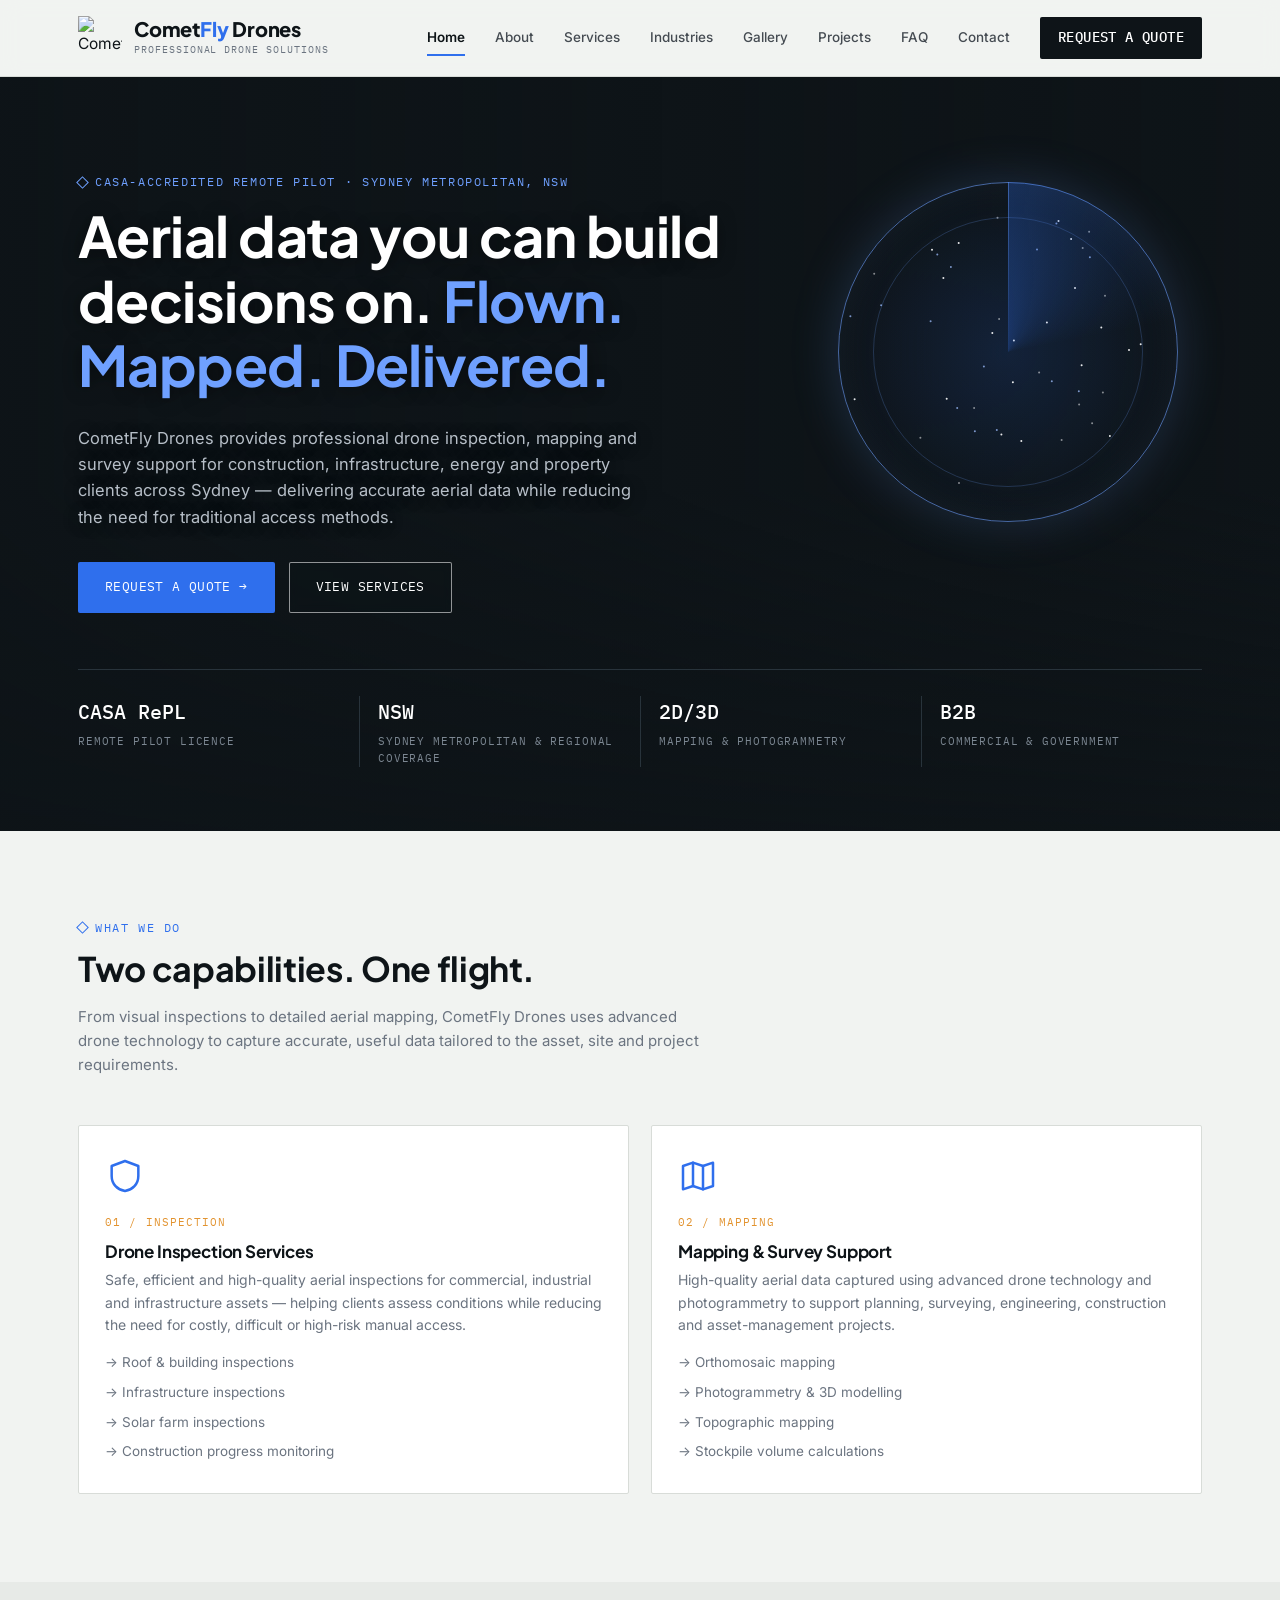
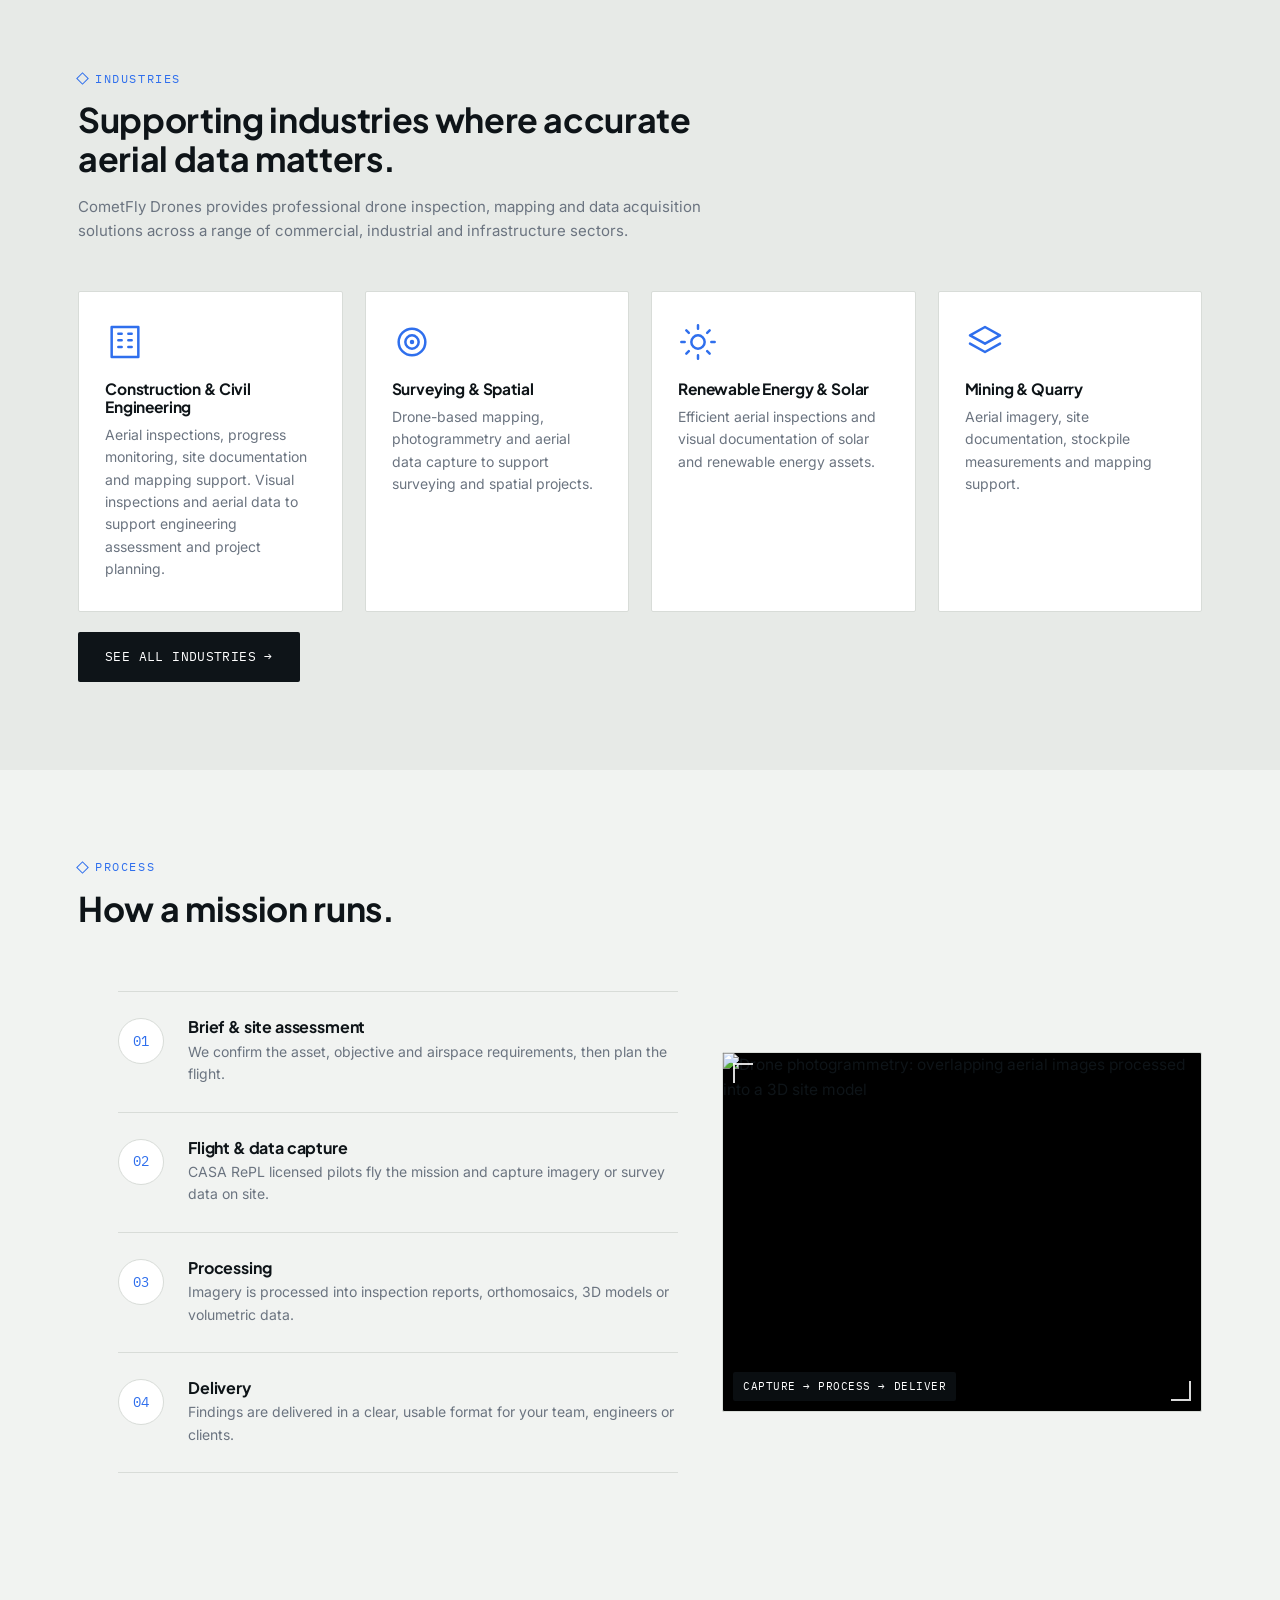
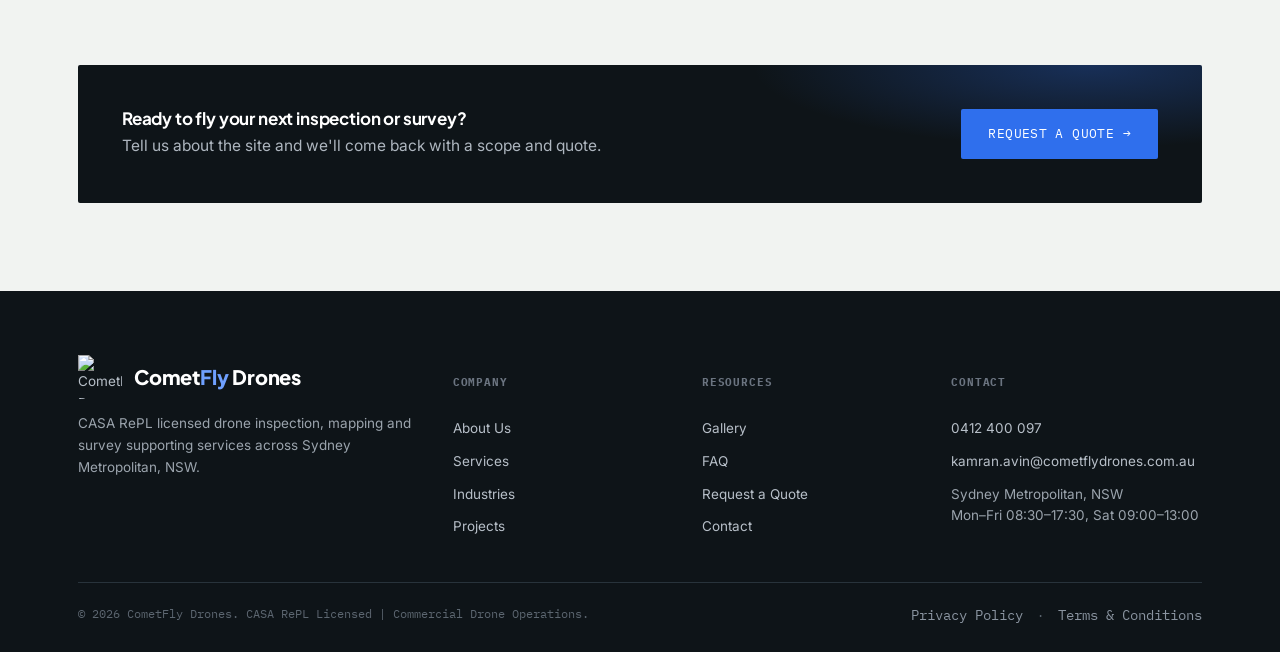
==== index.html @ a679c32a "Add files via upload" ====
<!DOCTYPE html>
<html lang="en">
<head>
<meta charset="UTF-8">
<meta name="viewport" content="width=device-width, initial-scale=1.0">
<title>CometFly Drones | Professional Drone Solutions — Sydney</title>
<meta name="description" content="CometFly Drones — CASA RePL licensed drone inspection, mapping and survey services across Sydney Metropolitan, NSW.">
<link rel="icon" type="image/png" href="images/logo-mark.png">
<link rel="stylesheet" href="styles.css">
</head>
<body>
<header class="site-header">
  <div class="nav">
    <a href="index.html" class="brand">
      <img src="images/logo-mark.png" alt="CometFly Drones" class="brand-mark-img">
      <span>
        <span class="brand-text">Comet<span>Fly</span> Drones</span>
        <span class="brand-sub">Professional Drone Solutions</span>
      </span>
    </a>
    <nav class="nav-links">
      <a class="active" href="index.html">Home</a>
<a class="" href="about.html">About</a>
<a class="" href="services.html">Services</a>
<a class="" href="industries.html">Industries</a>
<a class="" href="gallery.html">Gallery</a>
<a class="" href="projects.html">Projects</a>
<a class="" href="faq.html">FAQ</a>
<a class="" href="contact.html">Contact</a>

      <a class="nav-cta" href="quote.html">Request a Quote</a>
    </nav>
    <button class="nav-toggle" aria-label="Menu">☰</button>
  </div>
</header>

<section class="hero">
  <div class="hero-photo hero-slides"><img src="images/construction-progress-1.jpg" alt="CometFly Drones aerial construction site inspection" fetchpriority="high"><img src="images/roof-inspection.jpg" alt="Drone roof inspection" loading="eager" aria-hidden="true"><img src="images/solar-farm-inspection.jpg" alt="Solar farm drone inspection" loading="eager" aria-hidden="true"><img src="images/3d-model-building.jpg" alt="3D building model from drone photogrammetry" loading="eager" aria-hidden="true"><img src="images/substation-infrastructure.jpg" alt="Infrastructure drone inspection" loading="eager" aria-hidden="true"></div>
  <div class="scan-galaxy"></div>
  <div class="scan-drone"></div>
  <div class="scan-ring"></div>
  <div class="scan-sweep"></div>
  <div class="wrap">
    <div class="eyebrow">CASA-Accredited Remote Pilot · Sydney Metropolitan, NSW</div>
    <h1>Aerial data you can build decisions on. <em>Flown. Mapped. Delivered.</em></h1>
    <p class="lead">CometFly Drones provides professional drone inspection, mapping and survey support for construction, infrastructure, energy and property clients across Sydney — delivering accurate aerial data while reducing the need for traditional access methods.</p>
    <div class="hero-actions">
      <a href="quote.html" class="btn btn-primary">Request a Quote →</a>
      <a href="services.html" class="btn btn-ghost">View Services</a>
    </div>
    <div class="telemetry-strip">
      <div><div class="tval">CASA RePL</div><div class="tlabel">Remote Pilot Licence</div></div>
      <div><div class="tval">NSW</div><div class="tlabel">Sydney Metropolitan &amp; Regional Coverage</div></div>
      <div><div class="tval">2D/3D</div><div class="tlabel">Mapping &amp; Photogrammetry</div></div>
      <div><div class="tval">B2B</div><div class="tlabel">Commercial &amp; Government</div></div>
    </div>
  </div>
</section>

<section>
  <div class="wrap">
    <div class="section-head reveal">
      <div class="eyebrow">What We Do</div>
      <h2>Two capabilities. One flight.</h2>
      <p>From visual inspections to detailed aerial mapping, CometFly Drones uses advanced drone technology to capture accurate, useful data tailored to the asset, site and project requirements.</p>
    </div>
    <div class="grid grid-2">
      <div class="card reveal">
        <div class="card-icon"><svg viewBox="0 0 24 24" fill="none" stroke-width="1.5" stroke-linecap="round" stroke-linejoin="round"><path d="M12 3 4 6v6c0 5 3.5 8.2 8 9 4.5-.8 8-4 8-9V6l-8-3Z"/></svg></div>
        <div class="num">01 / INSPECTION</div>
        <h3>Drone Inspection Services</h3>
        <p>Safe, efficient and high-quality aerial inspections for commercial, industrial and infrastructure assets — helping clients assess conditions while reducing the need for costly, difficult or high-risk manual access.</p>
        <ul style="margin-top:16px; display:flex; flex-direction:column; gap:8px;">
          <li style="font-size:13.5px; color:var(--grey);">→ Roof &amp; building inspections</li>
          <li style="font-size:13.5px; color:var(--grey);">→ Infrastructure inspections</li>
          <li style="font-size:13.5px; color:var(--grey);">→ Solar farm inspections</li>
          <li style="font-size:13.5px; color:var(--grey);">→ Construction progress monitoring</li>
        </ul>
      </div>
      <div class="card reveal">
        <div class="card-icon"><svg viewBox="0 0 24 24" fill="none" stroke-width="1.5" stroke-linecap="round" stroke-linejoin="round"><path d="M9 4 3 6v14l6-2 6 2 6-2V4l-6 2-6-2Z"/><path d="M9 4v14M15 6v14"/></svg></div>
        <div class="num">02 / MAPPING</div>
        <h3>Mapping &amp; Survey Support</h3>
        <p>High-quality aerial data captured using advanced drone technology and photogrammetry to support planning, surveying, engineering, construction and asset-management projects.</p>
        <ul style="margin-top:16px; display:flex; flex-direction:column; gap:8px;">
          <li style="font-size:13.5px; color:var(--grey);">→ Orthomosaic mapping</li>
          <li style="font-size:13.5px; color:var(--grey);">→ Photogrammetry &amp; 3D modelling</li>
          <li style="font-size:13.5px; color:var(--grey);">→ Topographic mapping</li>
          <li style="font-size:13.5px; color:var(--grey);">→ Stockpile volume calculations</li>
        </ul>
      </div>
    </div>
  </div>
</section>

<section class="section-alt">
  <div class="wrap">
    <div class="section-head reveal">
      <div class="eyebrow">Industries</div>
      <h2>Supporting industries where accurate aerial data matters.</h2>
      <p>CometFly Drones provides professional drone inspection, mapping and data acquisition solutions across a range of commercial, industrial and infrastructure sectors.</p>
    </div>
    <div class="grid grid-4">
      <div class="card reveal"><div class="card-icon"><svg viewBox="0 0 24 24" fill="none" stroke-width="1.5" stroke-linecap="round" stroke-linejoin="round"><rect x="4" y="3" width="16" height="18"/><path d="M8 7h2M14 7h2M8 11h2M14 11h2M8 15h2M14 15h2"/></svg></div><h3 style="font-size:15.5px;">Construction &amp; Civil Engineering</h3><p style="margin-top:8px;">Aerial inspections, progress monitoring, site documentation and mapping support. Visual inspections and aerial data to support engineering assessment and project planning.</p></div>
      <div class="card reveal"><div class="card-icon"><svg viewBox="0 0 24 24" fill="none" stroke-width="1.5"><circle cx="12" cy="12" r="8"/><circle cx="12" cy="12" r="4"/><circle cx="12" cy="12" r=".6" fill="currentColor"/></svg></div><h3 style="font-size:15.5px;">Surveying &amp; Spatial</h3><p style="margin-top:8px;">Drone-based mapping, photogrammetry and aerial data capture to support surveying and spatial projects.</p></div>
      <div class="card reveal"><div class="card-icon"><svg viewBox="0 0 24 24" fill="none" stroke-width="1.5" stroke-linecap="round"><circle cx="12" cy="12" r="4"/><path d="M12 2v2M12 20v2M4 12H2M22 12h-2M5 5l1.5 1.5M17.5 17.5 19 19M5 19l1.5-1.5M17.5 6.5 19 5"/></svg></div><h3 style="font-size:15.5px;">Renewable Energy &amp; Solar</h3><p style="margin-top:8px;">Efficient aerial inspections and visual documentation of solar and renewable energy assets.</p></div>
      <div class="card reveal"><div class="card-icon"><svg viewBox="0 0 24 24" fill="none" stroke-width="1.5" stroke-linecap="round" stroke-linejoin="round"><path d="m12 3 9 5-9 5-9-5 9-5Z"/><path d="m3 13 9 5 9-5"/></svg></div><h3 style="font-size:15.5px;">Mining &amp; Quarry</h3><p style="margin-top:8px;">Aerial imagery, site documentation, stockpile measurements and mapping support.</p></div>
    </div>
    <div style="margin-top:20px;"><a href="industries.html" class="btn btn-dark">See all industries →</a></div>
  </div>
</section>

<section>
  <div class="wrap">
    <div class="section-head reveal">
      <div class="eyebrow">Process</div>
      <h2>How a mission runs.</h2>
    </div>
    <div class="process-wrap">
    <ol class="process reveal">
      <li><div><h4>Brief &amp; site assessment</h4><p>We confirm the asset, objective and airspace requirements, then plan the flight.</p></div></li>
      <li><div><h4>Flight &amp; data capture</h4><p>CASA RePL licensed pilots fly the mission and capture imagery or survey data on site.</p></div></li>
      <li><div><h4>Processing</h4><p>Imagery is processed into inspection reports, orthomosaics, 3D models or volumetric data.</p></div></li>
      <li><div><h4>Delivery</h4><p>Findings are delivered in a clear, usable format for your team, engineers or clients.</p></div></li>
    </ol>
    <div class="reveal ph-img process-img"><img src="images/process-photogrammetry.jpg" alt="Drone photogrammetry: overlapping aerial images processed into a 3D site model"><div class="ph-tag">Capture &rarr; process &rarr; deliver</div></div>
    </div>
  </div>
</section>

<section>
  <div class="wrap">
    <div class="cta-band reveal">
      <div>
        <h3>Ready to fly your next inspection or survey?</h3>
        <p>Tell us about the site and we'll come back with a scope and quote.</p>
      </div>
      <a href="quote.html" class="btn btn-primary">Request a Quote →</a>
    </div>
  </div>
</section>
<footer class="site-footer">
  <div class="wrap">
    <div class="footer-grid">
      <div class="footer-brand">
        <a href="index.html" class="brand">
          <img src="images/logo-mark-white.png" alt="CometFly Drones" class="brand-mark-img">
          <span class="brand-text">Comet<span>Fly</span> Drones</span>
        </a>
        <p>CASA RePL licensed drone inspection, mapping and survey supporting services across Sydney Metropolitan, NSW.</p>
      </div>
      <div>
        <h5>Company</h5>
        <a href="about.html">About Us</a>
        <a href="services.html">Services</a>
        <a href="industries.html">Industries</a>
        <a href="projects.html">Projects</a>
      </div>
      <div>
        <h5>Resources</h5>
        <a href="gallery.html">Gallery</a>
        <a href="faq.html">FAQ</a>
        <a href="quote.html">Request a Quote</a>
        <a href="contact.html">Contact</a>
      </div>
      <div>
        <h5>Contact</h5>
        <a href="tel:0412400097">0412 400 097</a>
        <a href="mailto:kamran.avin@cometflydrones.com.au">kamran.avin@cometflydrones.com.au</a>
        <p style="margin-bottom:0;">Sydney Metropolitan, NSW<br>Mon–Fri 08:30–17:30, Sat 09:00–13:00</p>
      </div>
    </div>
    <div class="footer-bottom">
      <span>© 2026 CometFly Drones. CASA RePL Licensed | Commercial Drone Operations.</span>
      <span><a href="privacy.html">Privacy Policy</a> &nbsp;·&nbsp; <a href="terms.html">Terms &amp; Conditions</a></span>
    </div>
  </div>
</footer>
<script src="script.js"></script>
</body>
</html>
---- styles.css ----
/* ===========================================================
   CometFly Drones — Design System
   Concept: flight-telemetry / targeting-reticle aesthetic.
   Signature element: viewfinder corner-brackets on imagery +
   topographic contour-line watermark, echoing an aerial camera
   locking onto a survey site.
   =========================================================== */

@import url('https://fonts.googleapis.com/css2?family=Plus+Jakarta+Sans:wght@500;600;700;800&family=Inter:wght@400;500;600&family=IBM+Plex+Mono:wght@400;500&display=swap');

:root{
  --ink:#0E1418;
  --ink-soft:#161F26;
  --paper:#F1F3F1;
  --paper-2:#E7EAE7;
  --blue:#2F6FED;
  --amber:#E2932F;
  --grey:#6B7480;
  --line:#D8DCD8;
  --line-dark:#28333B;
  --white:#FFFFFF;
  --font-display:'Plus Jakarta Sans', system-ui, sans-serif;
  --font-body:'Inter', system-ui, sans-serif;
  --font-mono:'IBM Plex Mono', monospace;
  --radius:2px;
}

*{box-sizing:border-box;}
html{scroll-behavior:smooth;}
body{
  margin:0;
  font-family:var(--font-body);
  background:var(--paper);
  color:var(--ink);
  font-size:15.5px;
  line-height:1.6;
  -webkit-font-smoothing:antialiased;
}
h1,h2,h3,h4{
  font-family:var(--font-display);
  font-weight:700;
  line-height:1.15;
  margin:0 0 0.5em;
  letter-spacing:-0.01em;
}
h1{font-size:clamp(34px,5.2vw,56px);}
h2{font-size:clamp(24px,3.2vw,34px);}
h3{font-size:17px;}
p{margin:0 0 1em; color:#3A4048;}
a{color:inherit; text-decoration:none;}
ul{list-style:none; margin:0; padding:0;}
img{max-width:100%; display:block;}
button{font-family:inherit; cursor:pointer;}
input,select,textarea{font-family:inherit;}

@media (prefers-reduced-motion: reduce){
  *{animation-duration:0.01ms !important; animation-iteration-count:1 !important; transition-duration:0.01ms !important; scroll-behavior:auto !important;}
}

:focus-visible{outline:2px solid var(--blue); outline-offset:2px;}

.wrap{max-width:1180px; margin:0 auto; padding:0 28px;}

.eyebrow{
  font-family:var(--font-mono);
  font-size:11.5px;
  letter-spacing:.14em;
  text-transform:uppercase;
  color:var(--blue);
  margin-bottom:12px;
  display:flex; align-items:center; gap:8px;
}
.eyebrow::before{
  content:'';
  width:7px; height:7px;
  border:1.5px solid var(--blue);
  transform:rotate(45deg);
  flex-shrink:0;
}

/* ---------- Buttons ---------- */
.btn{
  display:inline-flex; align-items:center; gap:8px;
  font-family:var(--font-mono);
  font-size:13px; letter-spacing:.03em;
  text-transform:uppercase;
  padding:14px 26px;
  border:1px solid transparent;
  border-radius:var(--radius);
  transition:transform .18s ease, background .18s ease, border-color .18s ease, color .18s ease;
  white-space:nowrap;
}
.btn:hover{transform:translateY(-1px);}
.btn-primary{background:var(--blue); color:var(--white);}
.btn-primary:hover{background:#2559C4;}
.btn-ghost{border-color:var(--line-dark); color:var(--white);}
.btn-ghost:hover{border-color:var(--white); background:rgba(255,255,255,.06);}
.btn-dark{background:var(--ink); color:var(--white);}
.btn-dark:hover{background:#000;}

/* ---------- Header ---------- */
.site-header{
  position:sticky; top:0; z-index:50;
  background:rgba(241,243,241,.92);
  backdrop-filter:blur(10px);
  border-bottom:1px solid var(--line);
}
.nav{
  max-width:1180px; margin:0 auto; padding:0 28px;
  display:flex; align-items:center; justify-content:space-between;
  height:76px;
}
.brand{display:flex; align-items:center; gap:12px;}
.brand-mark-img{width:44px; height:44px; object-fit:contain;}
.brand-text{
  font-family:var(--font-display); font-weight:800;
  font-size:20px; letter-spacing:-.01em; line-height:1.1;
  color:var(--ink); display:block; white-space:nowrap;
}
.brand-text span{color:var(--blue);}
.brand-sub{
  display:block; font-family:var(--font-mono);
  font-size:9.5px; letter-spacing:.1em; text-transform:uppercase;
  color:var(--grey); margin-top:2px;
}
.nav-links{display:flex; align-items:center; gap:30px;}
.nav-links a{
  font-size:13.5px; font-weight:500; color:#454B52;
  position:relative; padding:4px 0;
  transition:color .15s ease;
}
.nav-links a:not(.nav-cta)::after{
  content:''; position:absolute; left:0; right:0; bottom:-3px; height:2px;
  background:var(--blue); transform:scaleX(0); transform-origin:left;
  transition:transform .2s ease;
}
.nav-links a:hover:not(.nav-cta){color:var(--ink);}
.nav-links a:hover:not(.nav-cta)::after{transform:scaleX(1);}
.nav-links a.active:not(.nav-cta){color:var(--ink); font-weight:600;}
.nav-links a.active:not(.nav-cta)::after{transform:scaleX(1);}
.nav-cta{
  font-family:var(--font-mono); font-size:12px; text-transform:uppercase; letter-spacing:.03em;
  background:var(--ink); color:var(--white) !important;
  padding:10px 18px; border-radius:var(--radius);
  transition:background .15s ease;
}
.nav-cta:hover{background:var(--blue);}
.nav-toggle{
  display:none; background:none; border:1px solid var(--line-dark); border-radius:var(--radius);
  width:40px; height:40px; font-size:16px; color:var(--ink);
}

/* ---------- Page hero (inner pages) ---------- */
.page-hero{
  background:var(--ink); color:var(--white);
  padding:64px 0 56px;
  position:relative; overflow:hidden;
  background-image:
    linear-gradient(var(--line-dark) 1px, transparent 1px),
    linear-gradient(90deg, var(--line-dark) 1px, transparent 1px);
  background-size:42px 42px;
  background-position:center;
}
.page-hero::after{
  content:''; position:absolute; inset:0;
  background:radial-gradient(ellipse 60% 90% at 15% 0%, rgba(47,111,237,.22), transparent 60%);
  pointer-events:none;
}
.page-hero .wrap{position:relative; z-index:1;}
.crumbs{
  font-family:var(--font-mono); font-size:11.5px; color:#8A94A0;
  margin-bottom:22px; letter-spacing:.02em;
}
.crumbs a{color:#8A94A0; transition:color .15s ease;}
.crumbs a:hover{color:var(--white);}
.page-hero h1{color:var(--white); max-width:680px;}
.page-hero p{color:#AEB6BF; max-width:560px; font-size:16px;}
.page-hero .eyebrow{color:#6FA0FF;}
.page-hero .eyebrow::before{border-color:#6FA0FF;}

/* ---------- Home hero ---------- */
.hero{
  position:relative; background:var(--ink); color:var(--white);
  padding:96px 0 64px; overflow:hidden; isolation:isolate;
}
.hero-photo{
  position:absolute; inset:0; z-index:-2;
}
.hero-photo img{width:100%; height:100%; object-fit:cover; opacity:.32;}
.hero::before{
  content:''; position:absolute; inset:0; z-index:-1;
  background:linear-gradient(180deg, rgba(14,20,24,.55) 0%, rgba(14,20,24,.88) 60%, var(--ink) 100%);
}
.scan-galaxy{
  position:absolute; top:14%; right:8%; width:340px; height:340px;
  border-radius:50%; z-index:-1; pointer-events:none; overflow:hidden;
  background:radial-gradient(circle at 50% 50%, rgba(47,111,237,.16), rgba(14,20,24,0) 72%);
  animation:galaxy-turn 120s linear infinite;
}
.scan-galaxy::before, .scan-galaxy::after{
  content:''; position:absolute; top:0; left:0; width:2px; height:2px; border-radius:50%;
  background:transparent;
  animation:twinkle 3.6s ease-in-out infinite;
}
.scan-galaxy::before{
  box-shadow:
    153.3px 150.0px 0 0px rgba(255,255,255,.9),
    207.9px 139.5px 0 0px rgba(255,255,255,.9),
    242.6px 182.2px 0 0px rgba(255,255,255,.9),
    174.9px 157.6px 0 0px rgba(255,255,255,.9),
    262.3px 144.6px 0 0px rgba(255,255,255,.9),
    219.5px 38.0px 0 0px rgba(255,255,255,.9),
    232.1px 56.1px 0 0px rgba(255,255,255,.9),
    182.3px 257.9px 0 0px rgba(255,255,255,.9),
    104.4px 95.0px 0 0px rgba(255,255,255,.9),
    93.0px 66.8px 0 0px rgba(255,255,255,.9),
    301.7px 161.3px 0 0px rgba(255,255,255,.9),
    173.9px 199.3px 0 0px rgba(255,255,255,.9),
    236.0px 105.1px 0 0px rgba(255,255,255,.9),
    162.4px 251.6px 0 0px rgba(255,255,255,.9),
    107.7px 215.7px 0 0px rgba(255,255,255,.9),
    270.9px 253.1px 0 0px rgba(255,255,255,.9),
    290.0px 167.1px 0 0px rgba(255,255,255,.9),
    119.7px 60.1px 0 0px rgba(255,255,255,.9),
    15.6px 216.2px 0 0px rgba(255,255,255,.9),
    157.8px 247.0px 0 0px rgba(159,191,255,.75),
    144.9px 183.4px 0 0px rgba(159,191,255,.75),
    98.3px 71.5px 0 0px rgba(159,191,255,.75),
    217.4px 40.5px 0 0px rgba(159,191,255,.75),
    212.8px 198.2px 0 0px rgba(159,191,255,.75),
    11.4px 133.3px 0 0px rgba(159,191,255,.75),
    250.9px 74.3px 0 0px rgba(159,191,255,.75),
    239.8px 208.3px 0 0px rgba(159,191,255,.75),
    118.2px 225.0px 0 0px rgba(159,191,255,.75),
    42.1px 122.2px 0 0px rgba(159,191,255,.75),
    135.9px 248.3px 0 0px rgba(159,191,255,.75),
    111.9px 84.0px 0 0px rgba(159,191,255,.75),
    91.6px 138.2px 0 0px rgba(159,191,255,.75),
    198.0px 66.5px 0 0px rgba(159,191,255,.75);
  animation-delay:0s;
}
.scan-galaxy::after{
  box-shadow:
    158.5px 34.8px 0 0px rgba(255,255,255,.5),
    135.1px 224.9px 0 0px rgba(255,255,255,.5),
    243.7px 65.1px 0 0px rgba(255,255,255,.5),
    81.4px 254.7px 0 0px rgba(255,255,255,.5),
    160.1px 136.1px 0 0px rgba(255,255,255,.5),
    240.1px 221.6px 0 0px rgba(255,255,255,.5),
    222.6px 257.0px 0 0px rgba(255,255,255,.5),
    250.1px 48.7px 0 0px rgba(255,255,255,.5),
    266.0px 112.8px 0 0px rgba(255,255,255,.5),
    35.2px 90.8px 0 0px rgba(255,255,255,.5),
    200.1px 189.4px 0 0px rgba(255,255,255,.5),
    263.9px 209.6px 0 0px rgba(255,255,255,.5),
    120.0px 300.0px 0 0px rgba(255,255,255,.5),
    253.1px 240.2px 0 0px rgba(255,255,255,.5);
  animation-delay:1.8s;
}
@keyframes galaxy-turn{ to{ transform:rotate(360deg); } }
@keyframes twinkle{
  0%, 100%{ opacity:.35; }
  50%{ opacity:1; }
}
.scan-drone{
  position:absolute; top:14%; right:8%; width:340px; height:340px;
  z-index:-1; pointer-events:none;
}
.scan-drone::before{
  content:''; position:absolute; top:50%; left:50%; width:170px; height:170px;
  transform:translate(-50%,-50%);
  background:url('images/hero-drone-glyph.png') center/contain no-repeat;
  opacity:.92;
  filter:drop-shadow(0 0 3px rgba(255,255,255,.8)) drop-shadow(0 0 14px rgba(111,160,255,.55));
  animation:logo-roam 40s ease-in-out infinite;
}
@keyframes logo-roam{
  0%{transform:translate(-50%,-50%) translate(0,0) rotate(0deg);}
  25%{transform:translate(-50%,-50%) translate(30px,-20px) rotate(2deg);}
  50%{transform:translate(-50%,-50%) translate(-25px,-30px) rotate(-2deg);}
  75%{transform:translate(-50%,-50%) translate(-30px,20px) rotate(2deg);}
  100%{transform:translate(-50%,-50%) translate(0,0) rotate(0deg);}
}
@keyframes drone-bob{
  0%, 100%{ transform:translate(-50%,-50%) translateY(0) rotate(0deg); }
  50%{ transform:translate(-50%,-50%) translateY(-8px) rotate(2deg); }
}
.scan-ring{
  position:absolute; top:14%; right:8%; width:340px; height:340px;
  border:1px solid rgba(111,160,255,.6); border-radius:50%; box-shadow:0 0 50px rgba(111,160,255,.18), inset 0 0 36px rgba(111,160,255,.08);
  z-index:-1; pointer-events:none;
}
.scan-ring::before{
  content:''; position:absolute; inset:34px; border:1px solid rgba(111,160,255,.22); border-radius:50%;
}
.scan-ring::after{
  content:''; position:absolute; top:-1px; left:50%; width:1px; height:50%;
  background:linear-gradient(rgba(111,160,255,.5), transparent);
  transform-origin:bottom; animation:sweep 6s linear infinite;
}
.scan-sweep{
  position:absolute; top:14%; right:8%; width:340px; height:340px;
  border-radius:50%; z-index:-1; pointer-events:none;
  background:conic-gradient(from 0deg, rgba(47,111,237,.28), transparent 22%);
  animation:sweep 6s linear infinite;
}
@keyframes sweep{ to{ transform:rotate(360deg); } }
.hero .eyebrow{color:#6FA0FF;}
.hero .eyebrow::before{border-color:#6FA0FF;}
.hero h1{color:var(--white); max-width:760px;}
.hero h1 em{color:#6FA0FF; font-style:normal;}
.hero .lead{color:#B7BFC8; max-width:560px; font-size:16.5px; margin-bottom:32px;}
.hero-actions{display:flex; gap:14px; margin-bottom:56px; flex-wrap:wrap;}

.telemetry-strip{
  display:grid; grid-template-columns:repeat(4,1fr);
  border-top:1px solid var(--line-dark);
  padding-top:26px;
}
.telemetry-strip > div{
  border-left:1px solid var(--line-dark); padding-left:18px;
}
.telemetry-strip > div:first-child{border-left:none; padding-left:0;}
.tval{font-family:var(--font-mono); font-size:20px; font-weight:500; color:var(--white);}
.tlabel{font-family:var(--font-mono); font-size:10.5px; letter-spacing:.08em; text-transform:uppercase; color:#7C8792; margin-top:5px;}

/* ---------- Sections ---------- */
section{padding:88px 0;}
.section-alt{background:var(--paper-2);}
.section-head{max-width:640px; margin-bottom:48px;}
.section-head p{color:var(--grey); font-size:15px;}

/* ---------- Grid & cards ---------- */
.grid{display:grid; gap:22px;}
.grid-2{grid-template-columns:1fr 1fr;}
.grid-3{grid-template-columns:repeat(3,1fr);}
.grid-4{grid-template-columns:repeat(4,1fr);}

.card{
  background:var(--white);
  border:1px solid var(--line);
  padding:30px 26px;
  border-radius:var(--radius);
  position:relative;
  transition:border-color .2s ease, transform .2s ease, box-shadow .2s ease;
}
.card:hover{
  border-color:var(--blue);
  transform:translateY(-3px);
  box-shadow:0 14px 30px -18px rgba(14,20,24,.28);
}
.card-icon{
  width:40px; height:40px; margin-bottom:18px;
  color:var(--blue);
}
.card-icon svg{width:100%; height:100%; stroke:currentColor;}
.card .num{
  font-family:var(--font-mono); font-size:11px; letter-spacing:.1em;
  color:var(--amber); margin-bottom:10px;
}
.card h3{margin-bottom:8px;}
.card p{font-size:14px; color:var(--grey); margin-bottom:0;}

/* ---------- Photo frames (viewfinder signature) ---------- */
.ph-img{
  position:relative; overflow:hidden;
  border:1px solid var(--line);
  border-radius:var(--radius);
  background:var(--ink-soft);
}
.ph-img img{width:100%; height:100%; object-fit:cover; display:block;}
.ph-img::before, .ph-img::after,
.ph-img .ph-tag::before, .ph-img .ph-tag::after{content:'';}
.ph-img::before{
  position:absolute; top:10px; left:10px; width:18px; height:18px;
  border-top:2px solid rgba(255,255,255,.85); border-left:2px solid rgba(255,255,255,.85);
  z-index:2; pointer-events:none;
}
.ph-img::after{
  position:absolute; bottom:10px; right:10px; width:18px; height:18px;
  border-bottom:2px solid rgba(255,255,255,.85); border-right:2px solid rgba(255,255,255,.85);
  z-index:2; pointer-events:none;
}
.ph-tag{
  position:absolute; left:10px; bottom:10px;
  font-family:var(--font-mono); font-size:10.5px; letter-spacing:.05em;
  background:rgba(14,20,24,.72); color:var(--white);
  padding:6px 10px; border-radius:2px; z-index:2;
  text-transform:uppercase;
}
.ph-img::before{top:10px;} /* ensure tag doesn't clash on small frames */

/* ---------- Stats ---------- */
.stats{
  display:grid; grid-template-columns:repeat(4,1fr);
  border:1px solid var(--line); border-radius:var(--radius);
  background:var(--white);
}
.stat{
  padding:30px 24px; text-align:center; border-left:1px solid var(--line);
}
.stat:first-child{border-left:none;}
.stat b{display:block; font-family:var(--font-display); font-size:26px; color:var(--blue);}
.stat span{display:block; font-family:var(--font-mono); font-size:11px; letter-spacing:.06em; text-transform:uppercase; color:var(--grey); margin-top:8px;}

/* ---------- Process (ordered, real sequence) ---------- */
.process{counter-reset:step; display:flex; flex-direction:column; gap:0;}
.process li{
  counter-increment:step;
  display:flex; gap:24px; align-items:flex-start;
  padding:26px 0; border-top:1px solid var(--line);
}
.process li:last-child{border-bottom:1px solid var(--line);}
.process li::before{
  content:counter(step,decimal-leading-zero);
  font-family:var(--font-mono); font-size:14px; color:var(--blue);
  border:1px solid var(--line); border-radius:50%;
  width:44px; height:44px; flex-shrink:0;
  display:flex; align-items:center; justify-content:center;
  background:var(--white);
}
.process h4{margin-bottom:4px; font-size:16px;}
.process p{margin-bottom:0; font-size:14px; color:var(--grey);}

/* ---------- CTA band ---------- */
.cta-band{
  background:var(--ink); color:var(--white);
  border-radius:var(--radius);
  padding:44px 44px;
  display:flex; align-items:center; justify-content:space-between; gap:24px; flex-wrap:wrap;
  position:relative; overflow:hidden;
}
.cta-band::before{
  content:''; position:absolute; inset:0;
  background:radial-gradient(ellipse 50% 100% at 90% 0%, rgba(47,111,237,.3), transparent 60%);
  pointer-events:none;
}
.cta-band h3{color:var(--white); margin-bottom:6px; position:relative;}
.cta-band p{color:#AEB6BF; margin-bottom:0; position:relative;}
.cta-band .btn{position:relative;}

/* ---------- Forms ---------- */
.field{margin-bottom:18px; display:flex; flex-direction:column; gap:7px;}
.field label{
  font-family:var(--font-mono); font-size:11px; letter-spacing:.06em; text-transform:uppercase; color:var(--grey);
}
.field input, .field select, .field textarea{
  border:1px solid var(--line); border-radius:var(--radius);
  padding:12px 14px; font-size:14.5px; background:var(--white); color:var(--ink);
  transition:border-color .15s ease;
}
.field input:focus, .field select:focus, .field textarea:focus{
  border-color:var(--blue); outline:none;
}
.field textarea{min-height:110px; resize:vertical; font-family:inherit;}
.form-grid{display:grid; grid-template-columns:1fr 1fr; gap:0 20px;}
.form-grid .full{grid-column:1 / -1;}

.dark-card{
  background:var(--ink); color:var(--white);
  border-radius:var(--radius); padding:34px;
}
.dark-card .eyebrow{color:#6FA0FF;}
.dark-card .eyebrow::before{border-color:#6FA0FF;}

/* ---------- FAQ ---------- */
.faq-item{border-top:1px solid var(--line);}
.faq-item:last-child{border-bottom:1px solid var(--line);}
.faq-q{
  width:100%; text-align:left; background:none; border:none;
  display:flex; align-items:center; justify-content:space-between;
  padding:22px 2px; font-family:var(--font-display); font-size:16px; font-weight:600; color:var(--ink);
}
.faq-q .plus{
  font-family:var(--font-mono); color:var(--blue); font-size:18px; font-weight:400;
  transition:transform .2s ease;
}
.faq-item.open .faq-q .plus{transform:rotate(45deg);}
.faq-a{
  max-height:0; overflow:hidden; transition:max-height .28s ease;
}
.faq-a p{padding:0 2px 22px; font-size:14.5px; color:var(--grey); margin:0;}
.faq-item.open .faq-a{max-height:240px;}

/* ---------- Legal ---------- */
.legal h3{margin-top:28px;}
.legal p{color:#3A4048; font-size:14.5px;}

/* ---------- Footer ---------- */
.site-footer{background:var(--ink); color:#9BA4AD; padding:64px 0 0;}
.footer-grid{
  display:grid; grid-template-columns:1.6fr 1fr 1fr 1.2fr; gap:40px;
  padding-bottom:44px; border-bottom:1px solid var(--line-dark);
}
.footer-brand p{color:#7C8792; font-size:13.5px; margin:14px 0 18px;}
.footer-social{display:flex; gap:10px;}
.footer-social a{
  width:32px; height:32px; border:1px solid var(--line-dark); border-radius:50%;
  display:flex; align-items:center; justify-content:center;
  font-family:var(--font-mono); font-size:11px; color:#9BA4AD;
  transition:border-color .15s ease, color .15s ease;
}
.footer-social a:hover{border-color:var(--blue); color:var(--white);}
.site-footer h5{
  font-family:var(--font-mono); font-size:11px; letter-spacing:.08em; text-transform:uppercase;
  color:#6B7480; margin-bottom:16px;
}
.site-footer > .wrap > .footer-grid > div:not(.footer-brand){display:flex; flex-direction:column; gap:11px;}
.site-footer a{font-size:13.5px; color:#B7BFC8; transition:color .15s ease;}
.site-footer a:hover{color:var(--white);}
.footer-bottom{
  padding:22px 0 26px; display:flex; justify-content:space-between; flex-wrap:wrap; gap:10px;
  font-family:var(--font-mono); font-size:11.5px; color:#5C6670;
}
.footer-bottom a{color:#8A94A0;}
.footer-bottom a:hover{color:var(--white);}

/* ---------- Final additions ---------- */
.site-footer .brand-text{color:var(--white);}
.site-footer .brand-text span{color:#6FA0FF;}
.page-hero .hero-actions{margin:28px 0 0;}
.ph-img{aspect-ratio:3/2;}
.accent{color:var(--blue); font-style:normal;}
.lead-dark{font-size:17px; color:var(--ink);}
.ticks{display:flex; flex-wrap:wrap; gap:10px; margin-top:22px;}
.ticks span{font-family:var(--font-mono); font-size:11.5px; letter-spacing:.06em; text-transform:uppercase;
  border:1px solid var(--line); background:var(--white); padding:7px 12px; border-radius:var(--radius); color:var(--ink);}
.ticks span::before{content:'✓ '; color:var(--blue);}
.map-embed{margin-top:20px; border:1px solid var(--line); border-radius:var(--radius); overflow:hidden; aspect-ratio:16/9; background:var(--ink-soft);}
.map-embed iframe{width:100%; height:100%; border:0; display:block;}
.hp{position:absolute; left:-9999px; width:1px; height:1px; opacity:0;}
.form-note{margin-top:14px; font-size:13.5px; color:var(--blue);}
.form-note.err{color:#C0392B;}
.form-note a{text-decoration:underline;}

.site-footer .footer-grid p{color:#9BA4AD; font-size:13.5px;}

.nav-links a.nav-cta{padding:10px 18px;}

/* ---------- Home hero slideshow (visible, moving) ---------- */
.hero-slides img{position:absolute; inset:0; width:100%; height:100%; object-fit:cover; opacity:0;
  animation:hero-slide 30s linear infinite; will-change:opacity, transform;}
.hero-slides img:nth-child(1){animation-delay:0s;}
.hero-slides img:nth-child(2){animation-delay:6s;}
.hero-slides img:nth-child(3){animation-delay:12s;}
.hero-slides img:nth-child(4){animation-delay:18s;}
.hero-slides img:nth-child(5){animation-delay:24s;}
@keyframes hero-slide{
  0%{opacity:0; transform:scale(1.04) translate3d(0,0,0);}
  5%{opacity:.85;}
  20%{opacity:.85;}
  26%{opacity:0; transform:scale(1.16) translate3d(-1.5%,-1%,0);}
  100%{opacity:0; transform:scale(1.16) translate3d(-1.5%,-1%,0);}
}
.hero::before{background:
  linear-gradient(90deg, rgba(14,20,24,.82) 0%, rgba(14,20,24,.55) 45%, rgba(14,20,24,.18) 100%),
  linear-gradient(180deg, rgba(14,20,24,0) 55%, rgba(14,20,24,.85) 100%);}
.hero h1, .hero .lead{text-shadow:0 2px 18px rgba(0,0,0,.45);}
@media (prefers-reduced-motion: reduce){
  .hero-slides img{animation:none;}
  .hero-slides img:first-child{opacity:.85;}
}
@media (max-width:760px){
  .hero::before{background:linear-gradient(180deg, rgba(14,20,24,.55) 0%, rgba(14,20,24,.7) 60%, rgba(14,20,24,.92) 100%);}
}

.hero .btn-ghost, .page-hero .btn-ghost{border-color:rgba(255,255,255,.55); background:rgba(14,20,24,.35); backdrop-filter:blur(4px);}
.hero .btn-ghost:hover, .page-hero .btn-ghost:hover{border-color:#fff; background:rgba(14,20,24,.55);}

/* ---------- Layout fixes (round 2) ---------- */
.process-wrap{display:grid; grid-template-columns:1.25fr 1fr; gap:44px; align-items:center;}
.process-img{aspect-ratio:4/3; background:#000;}
.process-img img{object-fit:contain;}
.card-cta{background:var(--ink); border-color:var(--ink); display:flex; flex-direction:column;}
.card-cta h3{color:var(--white);}
.card-cta p{color:#AEB6BF;}
.card-cta .num{color:#6FA0FF;}
.card-link{margin-top:auto; padding-top:18px; font-family:var(--font-mono); font-size:12px; letter-spacing:.04em; text-transform:uppercase; color:#6FA0FF;}
.card-cta:hover{border-color:var(--blue);}
@media (max-width:900px){
  .process-wrap{grid-template-columns:1fr;}
  .grid-3 > :last-child:nth-child(odd){grid-column:1 / -1;}
}
@media (max-width:760px){
  .grid-3 > :last-child:nth-child(odd){grid-column:auto;}
}
/* tablet / small laptop: switch to menu button before the header gets crowded */
@media (max-width:1180px){
  .nav-links{
    position:fixed; top:76px; left:0; right:0; height:calc(100vh - 76px);
    background:var(--paper); flex-direction:column; align-items:flex-start;
    padding:26px 28px; gap:20px; transform:translateX(100%);
    transition:transform .25s ease; overflow-y:auto;
  }
  .nav-links{visibility:hidden;}
  .nav-links.open{transform:translateX(0); visibility:visible;}
  .nav-links a{font-size:16px;}
  .nav-toggle{display:block;}
  .nav-cta{margin-top:6px;}
}

html,body{overflow-x:clip;}

/* ---------- Reveal-on-scroll ---------- */
.reveal{opacity:0; transform:translateY(18px); transition:opacity .6s ease, transform .6s ease;}
.reveal.in{opacity:1; transform:translateY(0);}

/* ---------- Responsive ---------- */
@media (max-width:900px){
  .grid-2, .grid-3, .grid-4{grid-template-columns:repeat(2,1fr);}
  .footer-grid{grid-template-columns:1fr 1fr;}
  .telemetry-strip{grid-template-columns:repeat(2,1fr); row-gap:20px;}
  .telemetry-strip > div:nth-child(3){border-left:none;}
  .stats{grid-template-columns:repeat(2,1fr);}
  .stat:nth-child(3){border-left:none;}
}
@media (max-width:760px){
  .nav-links{
    position:fixed; top:76px; left:0; right:0;
    height:calc(100vh - 76px);
    background:var(--paper); flex-direction:column; align-items:flex-start;
    padding:26px 28px; gap:20px; transform:translateX(100%);
    transition:transform .25s ease; overflow-y:auto;
  }
  .nav-links.open{transform:translateX(0);}
  .nav-toggle{display:block;}
  .nav-cta{margin-top:6px;}
  .grid-2, .grid-3, .grid-4{grid-template-columns:1fr;}
  .form-grid{grid-template-columns:1fr;}
  section{padding:64px 0;}
  .cta-band{flex-direction:column; align-items:flex-start;}
  .footer-grid{grid-template-columns:1fr;}
  .stats{grid-template-columns:1fr 1fr;}
  .scan-ring, .scan-sweep, .scan-galaxy, .scan-drone{display:none;}
  .brand-sub{display:none;}
  .brand-text{font-size:18px;}
}
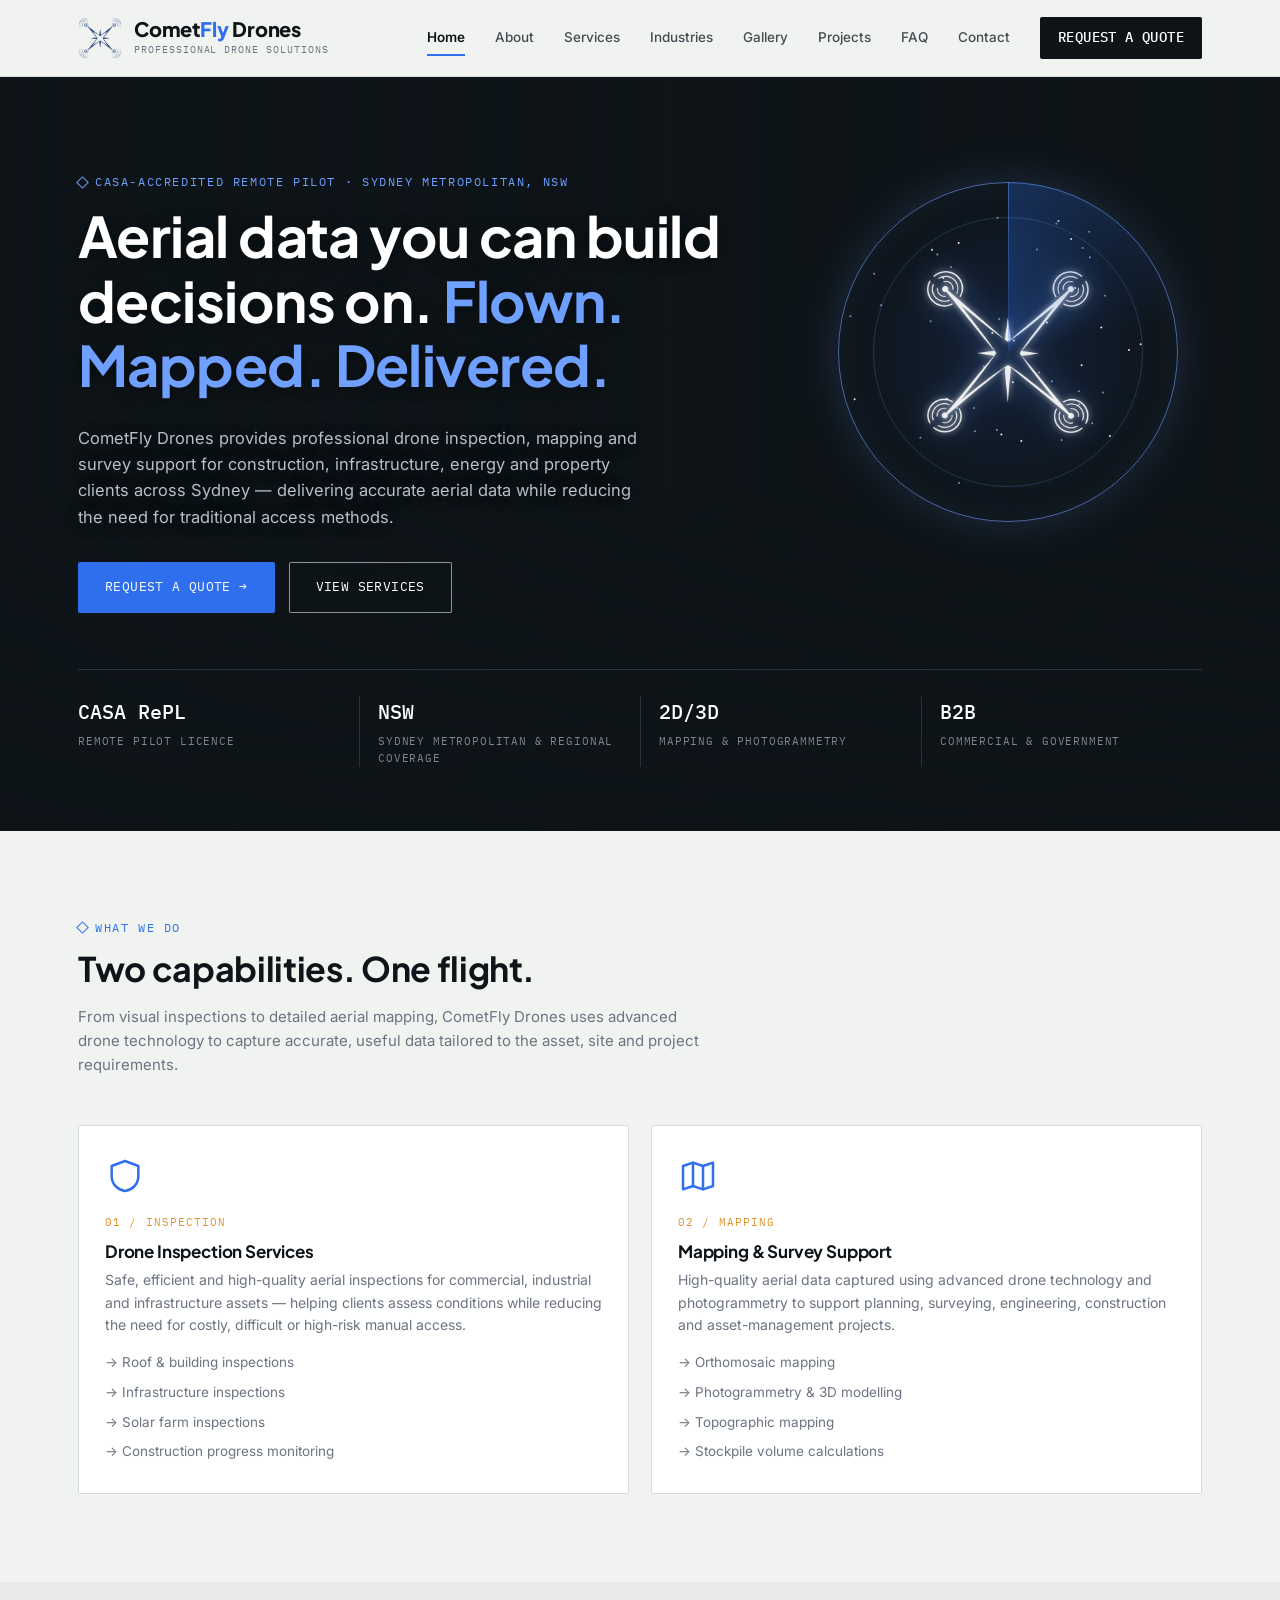
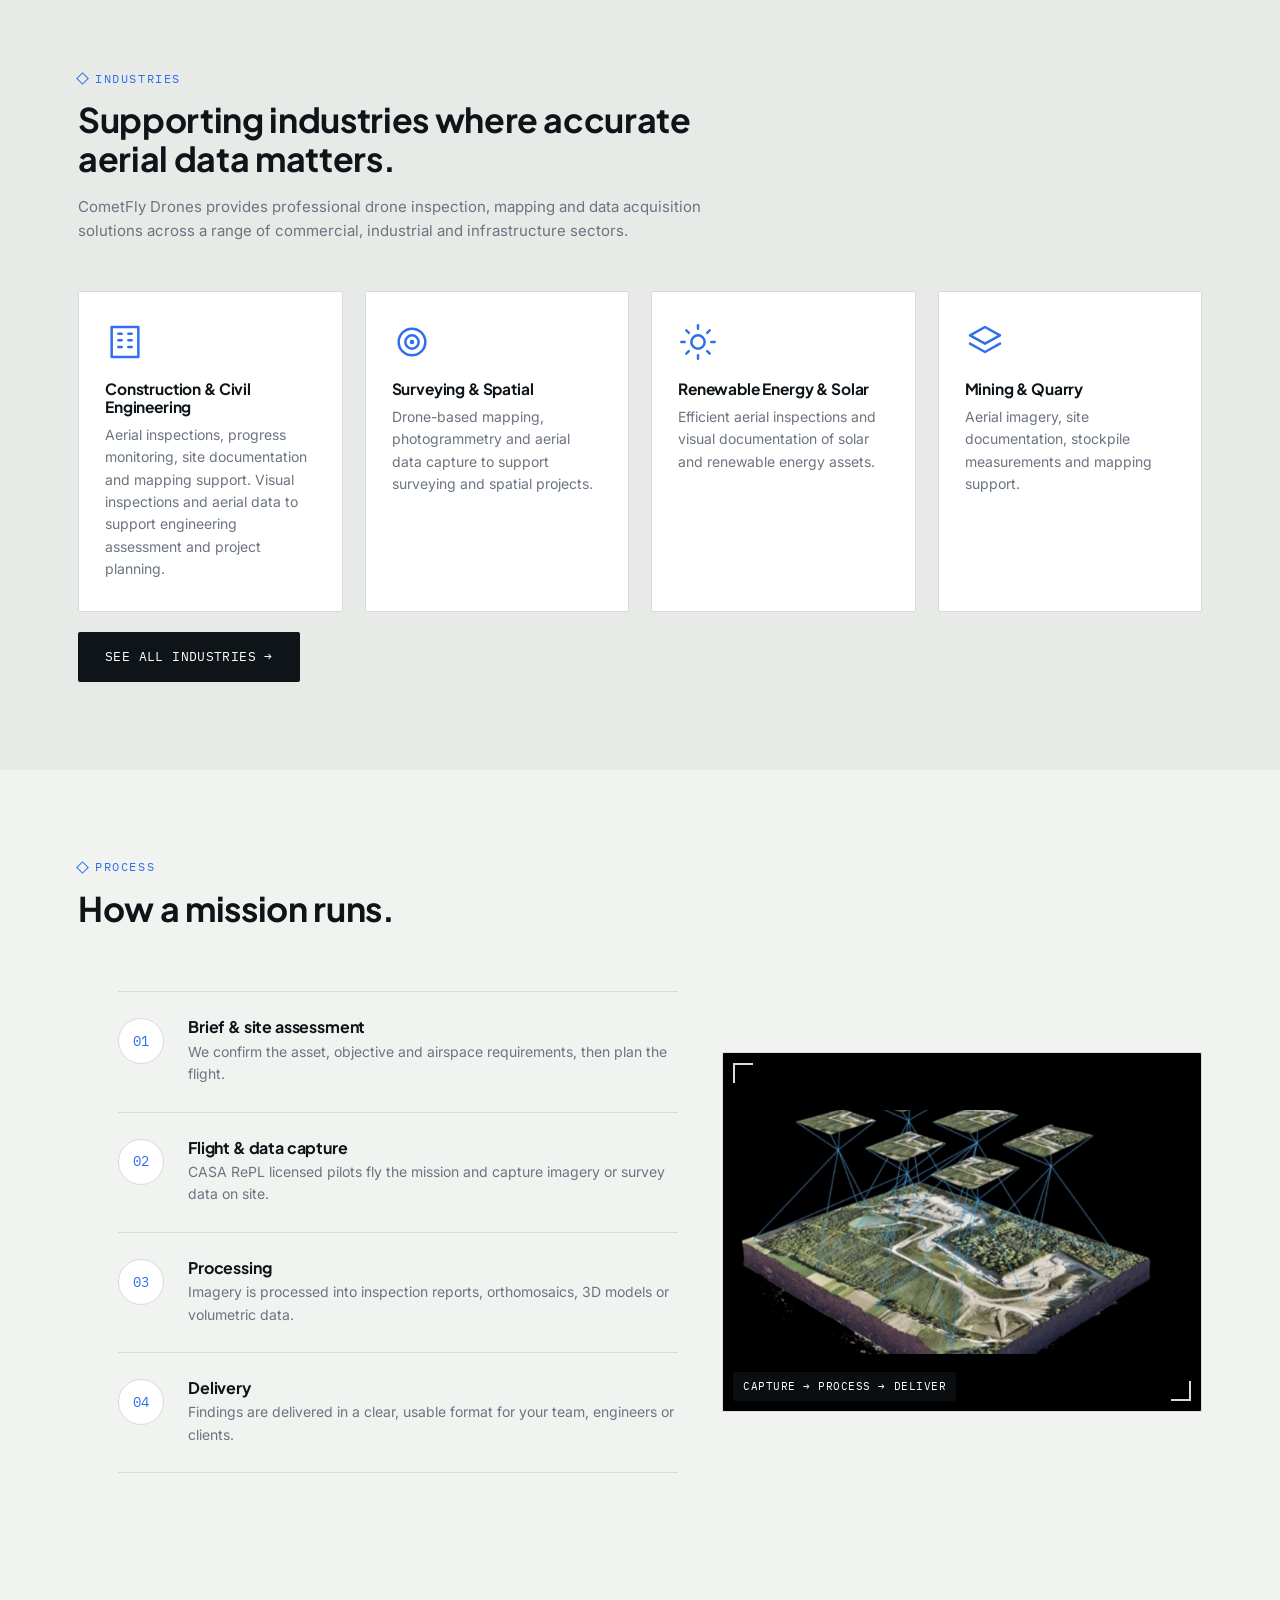
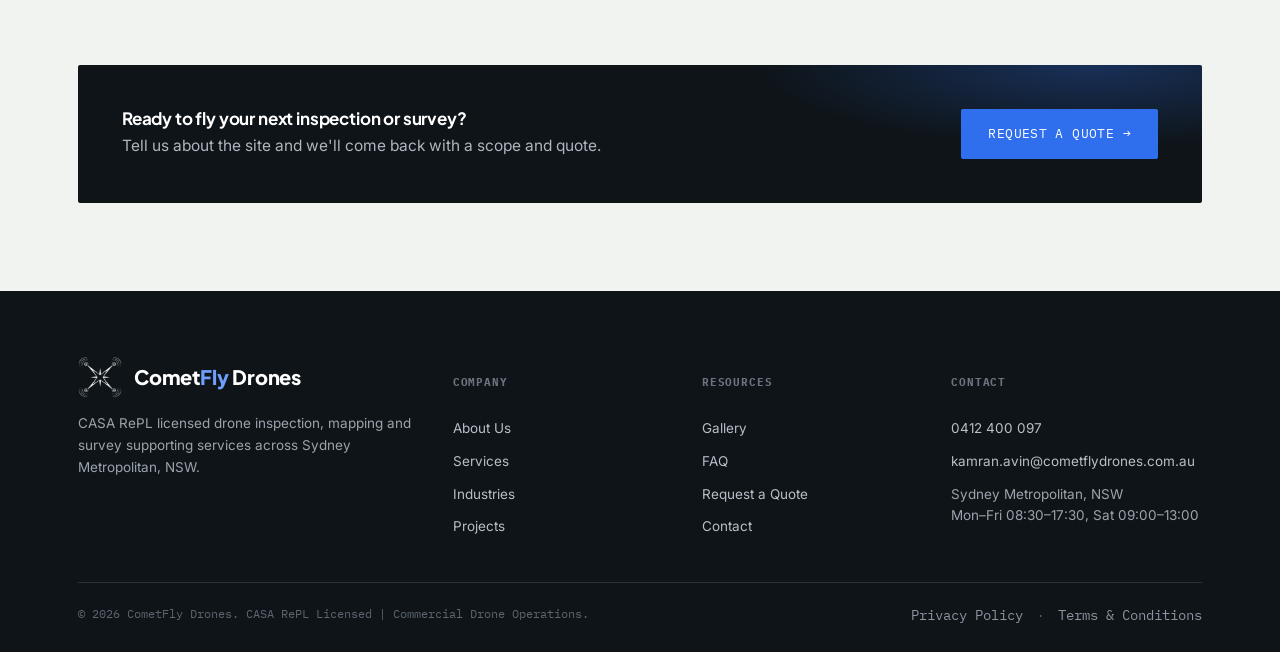
==== commit ffcb090c: "Add files via upload" ====
--- a/index.html
+++ b/index.html
@@ -5,14 +5,14 @@
 <meta name="viewport" content="width=device-width, initial-scale=1.0">
 <title>CometFly Drones | Professional Drone Solutions — Sydney</title>
 <meta name="description" content="CometFly Drones — CASA RePL licensed drone inspection, mapping and survey services across Sydney Metropolitan, NSW.">
-<link rel="icon" type="image/png" href="images/logo-mark.png">
+<link rel="icon" type="image/png" href="logo-mark.png">
 <link rel="stylesheet" href="styles.css">
 </head>
 <body>
 <header class="site-header">
   <div class="nav">
     <a href="index.html" class="brand">
-      <img src="images/logo-mark.png" alt="CometFly Drones" class="brand-mark-img">
+      <img src="logo-mark.png" alt="CometFly Drones" class="brand-mark-img">
       <span>
         <span class="brand-text">Comet<span>Fly</span> Drones</span>
         <span class="brand-sub">Professional Drone Solutions</span>
@@ -35,7 +35,7 @@
 </header>
 
 <section class="hero">
-  <div class="hero-photo hero-slides"><img src="images/construction-progress-1.jpg" alt="CometFly Drones aerial construction site inspection" fetchpriority="high"><img src="images/roof-inspection.jpg" alt="Drone roof inspection" loading="eager" aria-hidden="true"><img src="images/solar-farm-inspection.jpg" alt="Solar farm drone inspection" loading="eager" aria-hidden="true"><img src="images/3d-model-building.jpg" alt="3D building model from drone photogrammetry" loading="eager" aria-hidden="true"><img src="images/substation-infrastructure.jpg" alt="Infrastructure drone inspection" loading="eager" aria-hidden="true"></div>
+  <div class="hero-photo hero-slides"><img src="construction-progress-1.jpg" alt="CometFly Drones aerial construction site inspection" fetchpriority="high"><img src="roof-inspection.jpg" alt="Drone roof inspection" loading="eager" aria-hidden="true"><img src="solar-farm-inspection.jpg" alt="Solar farm drone inspection" loading="eager" aria-hidden="true"><img src="3d-model-building.jpg" alt="3D building model from drone photogrammetry" loading="eager" aria-hidden="true"><img src="substation-infrastructure.jpg" alt="Infrastructure drone inspection" loading="eager" aria-hidden="true"></div>
   <div class="scan-galaxy"></div>
   <div class="scan-drone"></div>
   <div class="scan-ring"></div>
@@ -123,7 +123,7 @@
       <li><div><h4>Processing</h4><p>Imagery is processed into inspection reports, orthomosaics, 3D models or volumetric data.</p></div></li>
       <li><div><h4>Delivery</h4><p>Findings are delivered in a clear, usable format for your team, engineers or clients.</p></div></li>
     </ol>
-    <div class="reveal ph-img process-img"><img src="images/process-photogrammetry.jpg" alt="Drone photogrammetry: overlapping aerial images processed into a 3D site model"><div class="ph-tag">Capture &rarr; process &rarr; deliver</div></div>
+    <div class="reveal ph-img process-img"><img src="process-photogrammetry.jpg" alt="Drone photogrammetry: overlapping aerial images processed into a 3D site model"><div class="ph-tag">Capture &rarr; process &rarr; deliver</div></div>
     </div>
   </div>
 </section>
@@ -144,7 +144,7 @@
     <div class="footer-grid">
       <div class="footer-brand">
         <a href="index.html" class="brand">
-          <img src="images/logo-mark-white.png" alt="CometFly Drones" class="brand-mark-img">
+          <img src="logo-mark-white.png" alt="CometFly Drones" class="brand-mark-img">
           <span class="brand-text">Comet<span>Fly</span> Drones</span>
         </a>
         <p>CASA RePL licensed drone inspection, mapping and survey supporting services across Sydney Metropolitan, NSW.</p>
--- a/styles.css
+++ b/styles.css
@@ -269,7 +269,7 @@
 .scan-drone::before{
   content:''; position:absolute; top:50%; left:50%; width:170px; height:170px;
   transform:translate(-50%,-50%);
-  background:url('images/hero-drone-glyph.png') center/contain no-repeat;
+  background:url('hero-drone-glyph.png') center/contain no-repeat;
   opacity:.92;
   filter:drop-shadow(0 0 3px rgba(255,255,255,.8)) drop-shadow(0 0 14px rgba(111,160,255,.55));
   animation:logo-roam 40s ease-in-out infinite;
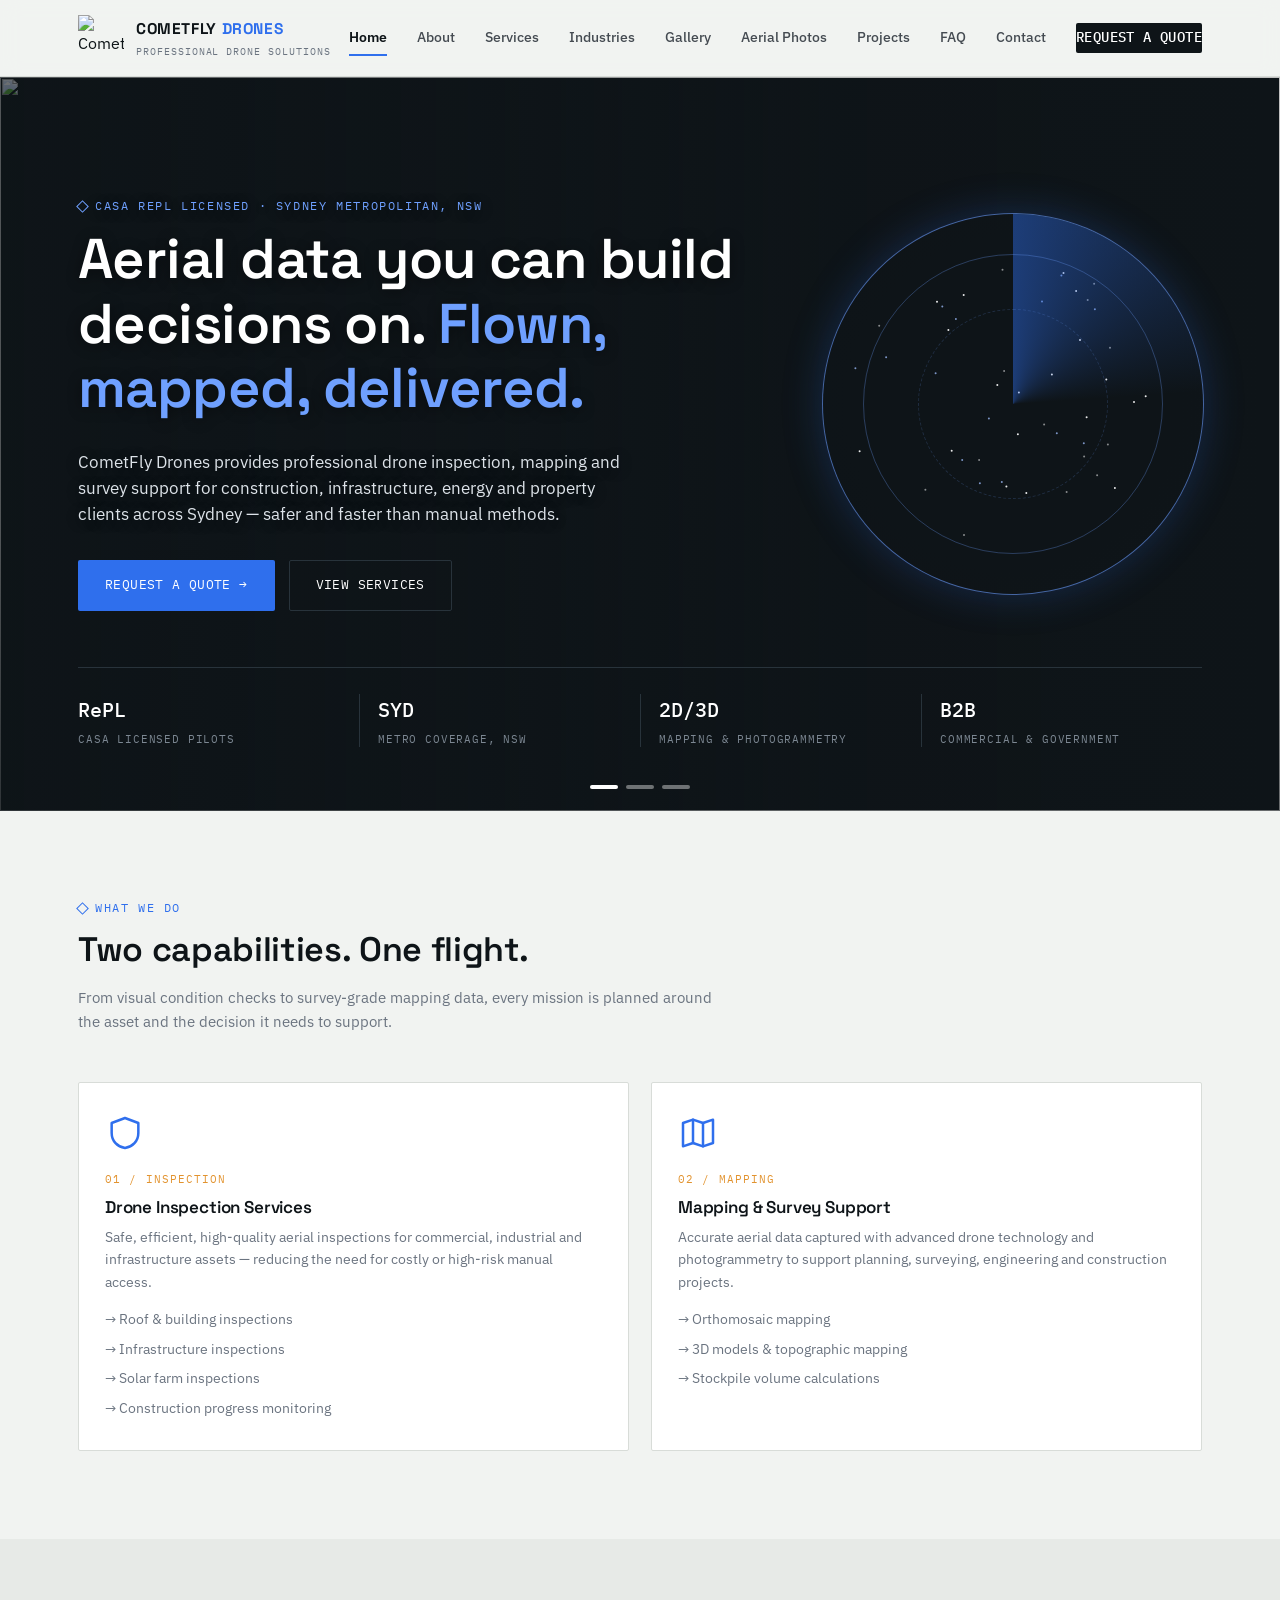
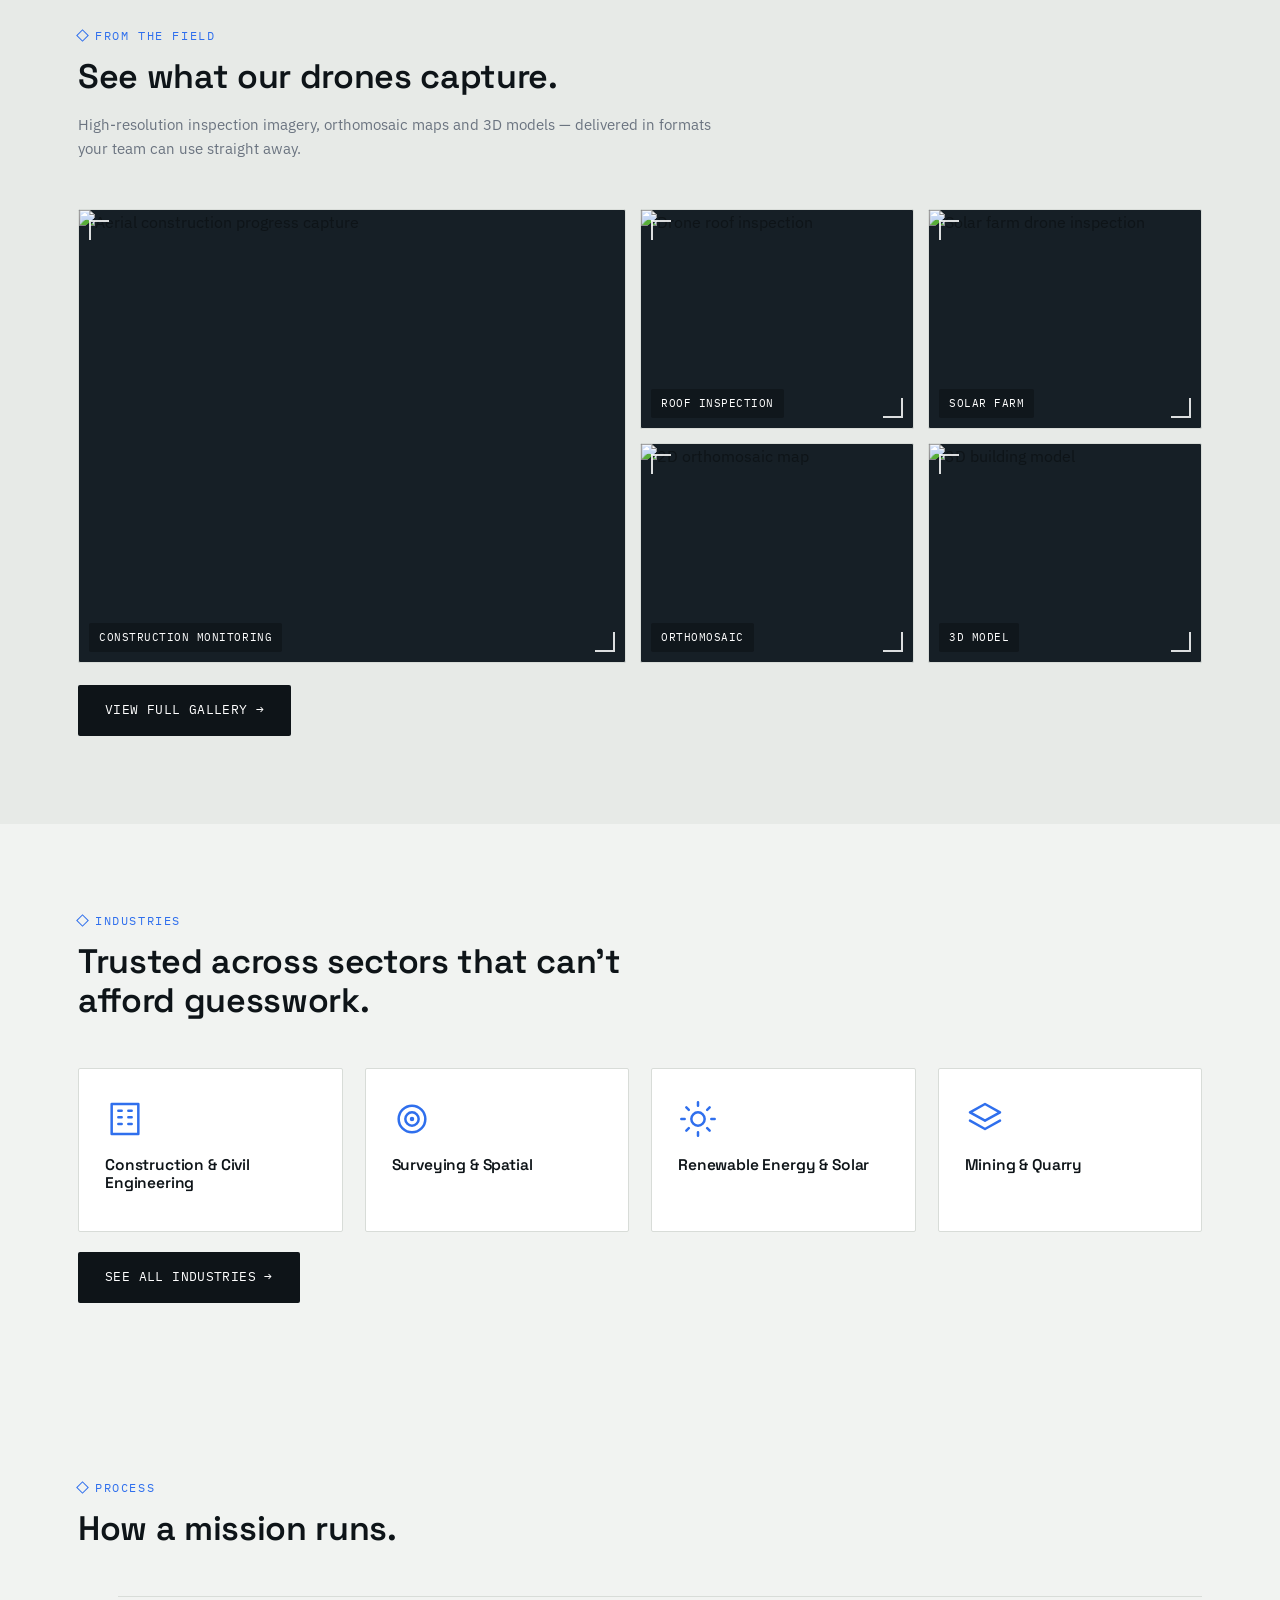
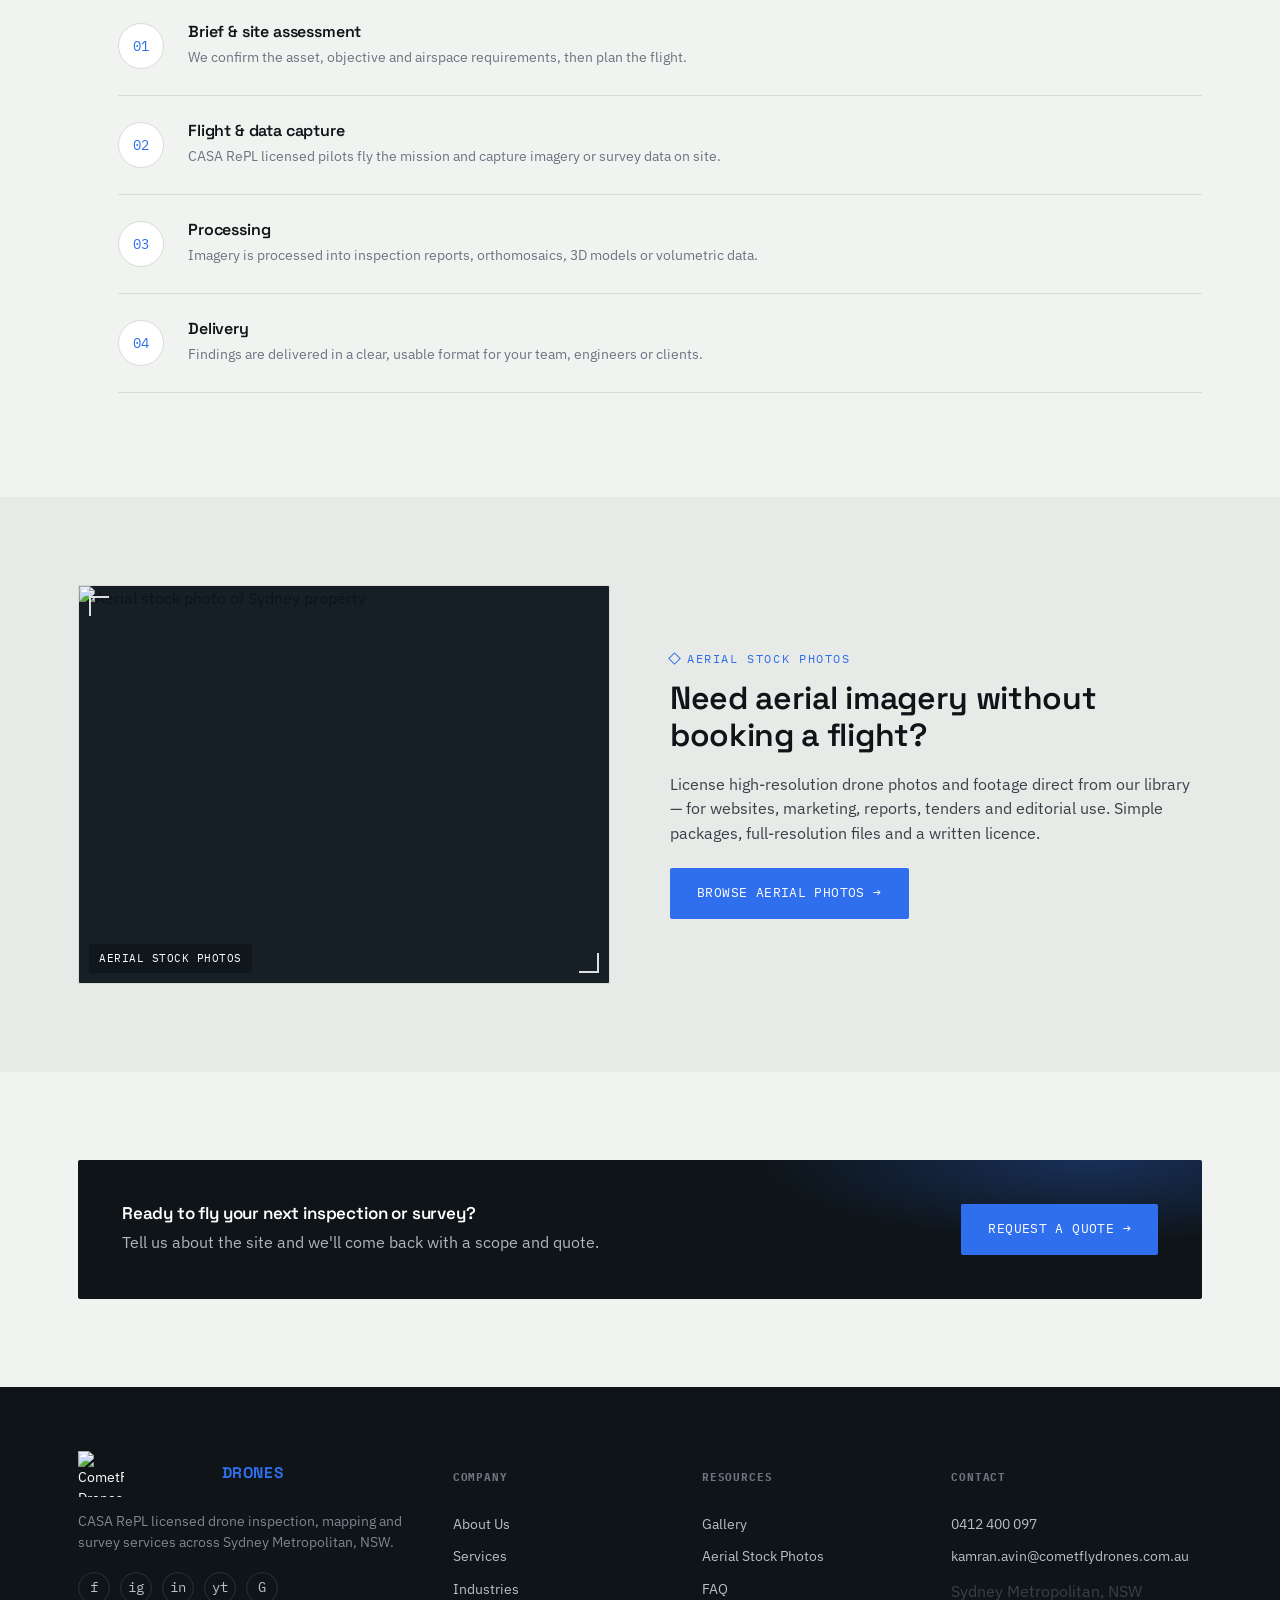
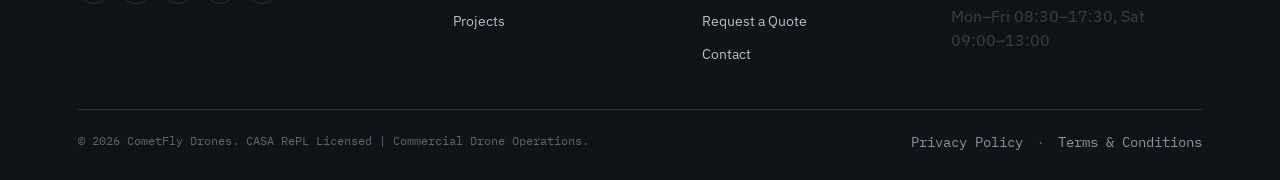
==== commit b72d44f5: "Add files via upload" ====
--- a/index.html
+++ b/index.html
@@ -5,16 +5,15 @@
 <meta name="viewport" content="width=device-width, initial-scale=1.0">
 <title>CometFly Drones | Professional Drone Solutions — Sydney</title>
 <meta name="description" content="CometFly Drones — CASA RePL licensed drone inspection, mapping and survey services across Sydney Metropolitan, NSW.">
-<link rel="icon" type="image/png" href="logo-mark.png">
 <link rel="stylesheet" href="styles.css">
 </head>
 <body>
 <header class="site-header">
   <div class="nav">
     <a href="index.html" class="brand">
-      <img src="logo-mark.png" alt="CometFly Drones" class="brand-mark-img">
+      <img src="images/icon-mark-transparent.png" alt="CometFly Drones" class="brand-mark-img">
       <span>
-        <span class="brand-text">Comet<span>Fly</span> Drones</span>
+        <span class="brand-text">COMETFLY <span>DRONES</span></span>
         <span class="brand-sub">Professional Drone Solutions</span>
       </span>
     </a>
@@ -24,6 +23,7 @@
 <a class="" href="services.html">Services</a>
 <a class="" href="industries.html">Industries</a>
 <a class="" href="gallery.html">Gallery</a>
+<a class="" href="aerial-photos.html">Aerial Photos</a>
 <a class="" href="projects.html">Projects</a>
 <a class="" href="faq.html">FAQ</a>
 <a class="" href="contact.html">Contact</a>
@@ -35,22 +35,31 @@
 </header>
 
 <section class="hero">
-  <div class="hero-photo hero-slides"><img src="construction-progress-1.jpg" alt="CometFly Drones aerial construction site inspection" fetchpriority="high"><img src="roof-inspection.jpg" alt="Drone roof inspection" loading="eager" aria-hidden="true"><img src="solar-farm-inspection.jpg" alt="Solar farm drone inspection" loading="eager" aria-hidden="true"><img src="3d-model-building.jpg" alt="3D building model from drone photogrammetry" loading="eager" aria-hidden="true"><img src="substation-infrastructure.jpg" alt="Infrastructure drone inspection" loading="eager" aria-hidden="true"></div>
-  <div class="scan-galaxy"></div>
-  <div class="scan-drone"></div>
-  <div class="scan-ring"></div>
-  <div class="scan-sweep"></div>
-  <div class="wrap">
-    <div class="eyebrow">CASA-Accredited Remote Pilot · Sydney Metropolitan, NSW</div>
-    <h1>Aerial data you can build decisions on. <em>Flown. Mapped. Delivered.</em></h1>
-    <p class="lead">CometFly Drones provides professional drone inspection, mapping and survey support for construction, infrastructure, energy and property clients across Sydney — delivering accurate aerial data while reducing the need for traditional access methods.</p>
+  <div class="hero-slides" aria-hidden="true">
+    <img class="active" src="images/hero-1.jpg" alt="">
+    <img src="images/hero-2.jpg" alt="">
+    <img src="images/hero-3.jpg" alt="">
+  </div>
+  <div class="hero-radar" aria-hidden="true">
+    <div class="scan-galaxy radar-stars"></div>
+    <div class="radar-sweep"></div>
+    <div class="radar-ring"></div>
+    <img class="radar-logo" src="images/hero-drone-glyph.png" alt="">
+  </div>
+  <div class="hero-dots" role="tablist" aria-label="Background photos">
+    <button class="active" aria-label="Photo 1"></button><button aria-label="Photo 2"></button><button aria-label="Photo 3"></button>
+  </div>
+  <div class="wrap">
+    <div class="eyebrow">CASA RePL Licensed · Sydney Metropolitan, NSW</div>
+    <h1>Aerial data you can build decisions on. <em>Flown, mapped, delivered.</em></h1>
+    <p class="lead">CometFly Drones provides professional drone inspection, mapping and survey support for construction, infrastructure, energy and property clients across Sydney — safer and faster than manual methods.</p>
     <div class="hero-actions">
       <a href="quote.html" class="btn btn-primary">Request a Quote →</a>
       <a href="services.html" class="btn btn-ghost">View Services</a>
     </div>
     <div class="telemetry-strip">
-      <div><div class="tval">CASA RePL</div><div class="tlabel">Remote Pilot Licence</div></div>
-      <div><div class="tval">NSW</div><div class="tlabel">Sydney Metropolitan &amp; Regional Coverage</div></div>
+      <div><div class="tval">RePL</div><div class="tlabel">CASA Licensed Pilots</div></div>
+      <div><div class="tval">SYD</div><div class="tlabel">Metro Coverage, NSW</div></div>
       <div><div class="tval">2D/3D</div><div class="tlabel">Mapping &amp; Photogrammetry</div></div>
       <div><div class="tval">B2B</div><div class="tlabel">Commercial &amp; Government</div></div>
     </div>
@@ -62,14 +71,14 @@
     <div class="section-head reveal">
       <div class="eyebrow">What We Do</div>
       <h2>Two capabilities. One flight.</h2>
-      <p>From visual inspections to detailed aerial mapping, CometFly Drones uses advanced drone technology to capture accurate, useful data tailored to the asset, site and project requirements.</p>
+      <p>From visual condition checks to survey-grade mapping data, every mission is planned around the asset and the decision it needs to support.</p>
     </div>
     <div class="grid grid-2">
       <div class="card reveal">
         <div class="card-icon"><svg viewBox="0 0 24 24" fill="none" stroke-width="1.5" stroke-linecap="round" stroke-linejoin="round"><path d="M12 3 4 6v6c0 5 3.5 8.2 8 9 4.5-.8 8-4 8-9V6l-8-3Z"/></svg></div>
         <div class="num">01 / INSPECTION</div>
         <h3>Drone Inspection Services</h3>
-        <p>Safe, efficient and high-quality aerial inspections for commercial, industrial and infrastructure assets — helping clients assess conditions while reducing the need for costly, difficult or high-risk manual access.</p>
+        <p>Safe, efficient, high-quality aerial inspections for commercial, industrial and infrastructure assets — reducing the need for costly or high-risk manual access.</p>
         <ul style="margin-top:16px; display:flex; flex-direction:column; gap:8px;">
           <li style="font-size:13.5px; color:var(--grey);">→ Roof &amp; building inspections</li>
           <li style="font-size:13.5px; color:var(--grey);">→ Infrastructure inspections</li>
@@ -81,11 +90,10 @@
         <div class="card-icon"><svg viewBox="0 0 24 24" fill="none" stroke-width="1.5" stroke-linecap="round" stroke-linejoin="round"><path d="M9 4 3 6v14l6-2 6 2 6-2V4l-6 2-6-2Z"/><path d="M9 4v14M15 6v14"/></svg></div>
         <div class="num">02 / MAPPING</div>
         <h3>Mapping &amp; Survey Support</h3>
-        <p>High-quality aerial data captured using advanced drone technology and photogrammetry to support planning, surveying, engineering, construction and asset-management projects.</p>
+        <p>Accurate aerial data captured with advanced drone technology and photogrammetry to support planning, surveying, engineering and construction projects.</p>
         <ul style="margin-top:16px; display:flex; flex-direction:column; gap:8px;">
           <li style="font-size:13.5px; color:var(--grey);">→ Orthomosaic mapping</li>
-          <li style="font-size:13.5px; color:var(--grey);">→ Photogrammetry &amp; 3D modelling</li>
-          <li style="font-size:13.5px; color:var(--grey);">→ Topographic mapping</li>
+          <li style="font-size:13.5px; color:var(--grey);">→ 3D models &amp; topographic mapping</li>
           <li style="font-size:13.5px; color:var(--grey);">→ Stockpile volume calculations</li>
         </ul>
       </div>
@@ -96,15 +104,32 @@
 <section class="section-alt">
   <div class="wrap">
     <div class="section-head reveal">
+      <div class="eyebrow">From the Field</div>
+      <h2>See what our drones capture.</h2>
+      <p>High-resolution inspection imagery, orthomosaic maps and 3D models — delivered in formats your team can use straight away.</p>
+    </div>
+    <div class="photo-strip reveal">
+      <div class="ph-img"><img src="images/construction-progress-2.jpg" alt="Aerial construction progress capture"><div class="ph-tag">Construction Monitoring</div></div>
+      <div class="ph-img"><img src="images/roof-inspection.jpg" alt="Drone roof inspection"><div class="ph-tag">Roof Inspection</div></div>
+      <div class="ph-img"><img src="images/solar-farm-inspection.jpg" alt="Solar farm drone inspection"><div class="ph-tag">Solar Farm</div></div>
+      <div class="ph-img"><img src="images/orthomosaic-2d-map.jpg" alt="2D orthomosaic map"><div class="ph-tag">Orthomosaic</div></div>
+      <div class="ph-img"><img src="images/3d-model-building.jpg" alt="3D building model"><div class="ph-tag">3D Model</div></div>
+    </div>
+    <div style="margin-top:22px;"><a href="gallery.html" class="btn btn-dark">View full gallery →</a></div>
+  </div>
+</section>
+
+<section>
+  <div class="wrap">
+    <div class="section-head reveal">
       <div class="eyebrow">Industries</div>
-      <h2>Supporting industries where accurate aerial data matters.</h2>
-      <p>CometFly Drones provides professional drone inspection, mapping and data acquisition solutions across a range of commercial, industrial and infrastructure sectors.</p>
+      <h2>Trusted across sectors that can't afford guesswork.</h2>
     </div>
     <div class="grid grid-4">
-      <div class="card reveal"><div class="card-icon"><svg viewBox="0 0 24 24" fill="none" stroke-width="1.5" stroke-linecap="round" stroke-linejoin="round"><rect x="4" y="3" width="16" height="18"/><path d="M8 7h2M14 7h2M8 11h2M14 11h2M8 15h2M14 15h2"/></svg></div><h3 style="font-size:15.5px;">Construction &amp; Civil Engineering</h3><p style="margin-top:8px;">Aerial inspections, progress monitoring, site documentation and mapping support. Visual inspections and aerial data to support engineering assessment and project planning.</p></div>
-      <div class="card reveal"><div class="card-icon"><svg viewBox="0 0 24 24" fill="none" stroke-width="1.5"><circle cx="12" cy="12" r="8"/><circle cx="12" cy="12" r="4"/><circle cx="12" cy="12" r=".6" fill="currentColor"/></svg></div><h3 style="font-size:15.5px;">Surveying &amp; Spatial</h3><p style="margin-top:8px;">Drone-based mapping, photogrammetry and aerial data capture to support surveying and spatial projects.</p></div>
-      <div class="card reveal"><div class="card-icon"><svg viewBox="0 0 24 24" fill="none" stroke-width="1.5" stroke-linecap="round"><circle cx="12" cy="12" r="4"/><path d="M12 2v2M12 20v2M4 12H2M22 12h-2M5 5l1.5 1.5M17.5 17.5 19 19M5 19l1.5-1.5M17.5 6.5 19 5"/></svg></div><h3 style="font-size:15.5px;">Renewable Energy &amp; Solar</h3><p style="margin-top:8px;">Efficient aerial inspections and visual documentation of solar and renewable energy assets.</p></div>
-      <div class="card reveal"><div class="card-icon"><svg viewBox="0 0 24 24" fill="none" stroke-width="1.5" stroke-linecap="round" stroke-linejoin="round"><path d="m12 3 9 5-9 5-9-5 9-5Z"/><path d="m3 13 9 5 9-5"/></svg></div><h3 style="font-size:15.5px;">Mining &amp; Quarry</h3><p style="margin-top:8px;">Aerial imagery, site documentation, stockpile measurements and mapping support.</p></div>
+      <div class="card reveal"><div class="card-icon"><svg viewBox="0 0 24 24" fill="none" stroke-width="1.5" stroke-linecap="round" stroke-linejoin="round"><rect x="4" y="3" width="16" height="18"/><path d="M8 7h2M14 7h2M8 11h2M14 11h2M8 15h2M14 15h2"/></svg></div><h3 style="font-size:15.5px;">Construction &amp; Civil Engineering</h3></div>
+      <div class="card reveal"><div class="card-icon"><svg viewBox="0 0 24 24" fill="none" stroke-width="1.5"><circle cx="12" cy="12" r="8"/><circle cx="12" cy="12" r="4"/><circle cx="12" cy="12" r=".6" fill="currentColor"/></svg></div><h3 style="font-size:15.5px;">Surveying &amp; Spatial</h3></div>
+      <div class="card reveal"><div class="card-icon"><svg viewBox="0 0 24 24" fill="none" stroke-width="1.5" stroke-linecap="round"><circle cx="12" cy="12" r="4"/><path d="M12 2v2M12 20v2M4 12H2M22 12h-2M5 5l1.5 1.5M17.5 17.5 19 19M5 19l1.5-1.5M17.5 6.5 19 5"/></svg></div><h3 style="font-size:15.5px;">Renewable Energy &amp; Solar</h3></div>
+      <div class="card reveal"><div class="card-icon"><svg viewBox="0 0 24 24" fill="none" stroke-width="1.5" stroke-linecap="round" stroke-linejoin="round"><path d="m12 3 9 5-9 5-9-5 9-5Z"/><path d="m3 13 9 5 9-5"/></svg></div><h3 style="font-size:15.5px;">Mining &amp; Quarry</h3></div>
     </div>
     <div style="margin-top:20px;"><a href="industries.html" class="btn btn-dark">See all industries →</a></div>
   </div>
@@ -116,14 +141,25 @@
       <div class="eyebrow">Process</div>
       <h2>How a mission runs.</h2>
     </div>
-    <div class="process-wrap">
     <ol class="process reveal">
       <li><div><h4>Brief &amp; site assessment</h4><p>We confirm the asset, objective and airspace requirements, then plan the flight.</p></div></li>
       <li><div><h4>Flight &amp; data capture</h4><p>CASA RePL licensed pilots fly the mission and capture imagery or survey data on site.</p></div></li>
       <li><div><h4>Processing</h4><p>Imagery is processed into inspection reports, orthomosaics, 3D models or volumetric data.</p></div></li>
       <li><div><h4>Delivery</h4><p>Findings are delivered in a clear, usable format for your team, engineers or clients.</p></div></li>
     </ol>
-    <div class="reveal ph-img process-img"><img src="process-photogrammetry.jpg" alt="Drone photogrammetry: overlapping aerial images processed into a 3D site model"><div class="ph-tag">Capture &rarr; process &rarr; deliver</div></div>
+  </div>
+</section>
+
+<section class="section-alt">
+  <div class="wrap">
+    <div class="grid grid-2" style="align-items:center; gap:60px;">
+      <div class="reveal ph-img" style="aspect-ratio:4/3;"><img src="images/real-estate-property.jpg" alt="Aerial stock photo of Sydney property"><div class="ph-tag">Aerial Stock Photos</div></div>
+      <div class="reveal">
+        <div class="eyebrow">Aerial Stock Photos</div>
+        <h2 style="font-size:clamp(24px,3.2vw,32px); margin-bottom:18px;">Need aerial imagery without booking a flight?</h2>
+        <p style="font-size:15.5px;">License high-resolution drone photos and footage direct from our library — for websites, marketing, reports, tenders and editorial use. Simple packages, full-resolution files and a written licence.</p>
+        <div style="margin-top:22px;"><a href="aerial-photos.html" class="btn btn-primary">Browse Aerial Photos →</a></div>
+      </div>
     </div>
   </div>
 </section>
@@ -143,11 +179,18 @@
   <div class="wrap">
     <div class="footer-grid">
       <div class="footer-brand">
-        <a href="index.html" class="brand">
-          <img src="logo-mark-white.png" alt="CometFly Drones" class="brand-mark-img">
-          <span class="brand-text">Comet<span>Fly</span> Drones</span>
+        <a href="index.html" class="brand" style="color:#fff;">
+          <img src="images/icon-mark-transparent.png" alt="CometFly Drones" class="brand-mark-img">
+          <span class="brand-text">COMETFLY <span>DRONES</span></span>
         </a>
-        <p>CASA RePL licensed drone inspection, mapping and survey supporting services across Sydney Metropolitan, NSW.</p>
+        <p>CASA RePL licensed drone inspection, mapping and survey services across Sydney Metropolitan, NSW.</p>
+        <div class="footer-social">
+          <a href="#" aria-label="Facebook">f</a>
+          <a href="#" aria-label="Instagram">ig</a>
+          <a href="#" aria-label="LinkedIn">in</a>
+          <a href="#" aria-label="YouTube">yt</a>
+          <a href="#" aria-label="Google Business Profile">G</a>
+        </div>
       </div>
       <div>
         <h5>Company</h5>
@@ -159,6 +202,7 @@
       <div>
         <h5>Resources</h5>
         <a href="gallery.html">Gallery</a>
+        <a href="aerial-photos.html">Aerial Stock Photos</a>
         <a href="faq.html">FAQ</a>
         <a href="quote.html">Request a Quote</a>
         <a href="contact.html">Contact</a>
@@ -179,4 +223,3 @@
 <script src="script.js"></script>
 </body>
 </html>
-
--- a/styles.css
+++ b/styles.css
@@ -6,7 +6,7 @@
    locking onto a survey site.
    =========================================================== */
 
-@import url('https://fonts.googleapis.com/css2?family=Plus+Jakarta+Sans:wght@500;600;700;800&family=Inter:wght@400;500;600&family=IBM+Plex+Mono:wght@400;500&display=swap');
+@import url('https://fonts.googleapis.com/css2?family=Space+Grotesk:wght@500;600;700&family=IBM+Plex+Sans:wght@400;500;600&family=IBM+Plex+Mono:wght@400;500&display=swap');
 
 :root{
   --ink:#0E1418;
@@ -19,8 +19,8 @@
   --line:#D8DCD8;
   --line-dark:#28333B;
   --white:#FFFFFF;
-  --font-display:'Plus Jakarta Sans', system-ui, sans-serif;
-  --font-body:'Inter', system-ui, sans-serif;
+  --font-display:'Space Grotesk', sans-serif;
+  --font-body:'IBM Plex Sans', sans-serif;
   --font-mono:'IBM Plex Mono', monospace;
   --radius:2px;
 }
@@ -38,7 +38,7 @@
 }
 h1,h2,h3,h4{
   font-family:var(--font-display);
-  font-weight:700;
+  font-weight:600;
   line-height:1.15;
   margin:0 0 0.5em;
   letter-spacing:-0.01em;
@@ -111,11 +111,11 @@
   height:76px;
 }
 .brand{display:flex; align-items:center; gap:12px;}
-.brand-mark-img{width:44px; height:44px; object-fit:contain;}
+.brand-mark-img{width:46px; height:46px; object-fit:contain;}
 .brand-text{
-  font-family:var(--font-display); font-weight:800;
-  font-size:20px; letter-spacing:-.01em; line-height:1.1;
-  color:var(--ink); display:block; white-space:nowrap;
+  font-family:var(--font-display); font-weight:700;
+  font-size:15.5px; letter-spacing:.04em;
+  color:var(--ink); display:block;
 }
 .brand-text span{color:var(--blue);}
 .brand-sub{
@@ -195,7 +195,6 @@
   position:absolute; top:14%; right:8%; width:340px; height:340px;
   border-radius:50%; z-index:-1; pointer-events:none; overflow:hidden;
   background:radial-gradient(circle at 50% 50%, rgba(47,111,237,.16), rgba(14,20,24,0) 72%);
-  animation:galaxy-turn 120s linear infinite;
 }
 .scan-galaxy::before, .scan-galaxy::after{
   content:''; position:absolute; top:0; left:0; width:2px; height:2px; border-radius:50%;
@@ -257,7 +256,6 @@
     253.1px 240.2px 0 0px rgba(255,255,255,.5);
   animation-delay:1.8s;
 }
-@keyframes galaxy-turn{ to{ transform:rotate(360deg); } }
 @keyframes twinkle{
   0%, 100%{ opacity:.35; }
   50%{ opacity:1; }
@@ -267,19 +265,12 @@
   z-index:-1; pointer-events:none;
 }
 .scan-drone::before{
-  content:''; position:absolute; top:50%; left:50%; width:170px; height:170px;
+  content:''; position:absolute; top:50%; left:50%; width:150px; height:150px;
   transform:translate(-50%,-50%);
-  background:url('hero-drone-glyph.png') center/contain no-repeat;
-  opacity:.92;
-  filter:drop-shadow(0 0 3px rgba(255,255,255,.8)) drop-shadow(0 0 14px rgba(111,160,255,.55));
-  animation:logo-roam 40s ease-in-out infinite;
-}
-@keyframes logo-roam{
-  0%{transform:translate(-50%,-50%) translate(0,0) rotate(0deg);}
-  25%{transform:translate(-50%,-50%) translate(30px,-20px) rotate(2deg);}
-  50%{transform:translate(-50%,-50%) translate(-25px,-30px) rotate(-2deg);}
-  75%{transform:translate(-50%,-50%) translate(-30px,20px) rotate(2deg);}
-  100%{transform:translate(-50%,-50%) translate(0,0) rotate(0deg);}
+  background:url('images/hero-drone-glyph.png') center/contain no-repeat;
+  opacity:.5;
+  filter:drop-shadow(0 0 14px rgba(111,160,255,.55));
+  animation:drone-bob 5s ease-in-out infinite;
 }
 @keyframes drone-bob{
   0%, 100%{ transform:translate(-50%,-50%) translateY(0) rotate(0deg); }
@@ -287,7 +278,7 @@
 }
 .scan-ring{
   position:absolute; top:14%; right:8%; width:340px; height:340px;
-  border:1px solid rgba(111,160,255,.6); border-radius:50%; box-shadow:0 0 50px rgba(111,160,255,.18), inset 0 0 36px rgba(111,160,255,.08);
+  border:1px solid rgba(111,160,255,.35); border-radius:50%;
   z-index:-1; pointer-events:none;
 }
 .scan-ring::before{
@@ -515,92 +506,6 @@
 .footer-bottom a{color:#8A94A0;}
 .footer-bottom a:hover{color:var(--white);}
 
-/* ---------- Final additions ---------- */
-.site-footer .brand-text{color:var(--white);}
-.site-footer .brand-text span{color:#6FA0FF;}
-.page-hero .hero-actions{margin:28px 0 0;}
-.ph-img{aspect-ratio:3/2;}
-.accent{color:var(--blue); font-style:normal;}
-.lead-dark{font-size:17px; color:var(--ink);}
-.ticks{display:flex; flex-wrap:wrap; gap:10px; margin-top:22px;}
-.ticks span{font-family:var(--font-mono); font-size:11.5px; letter-spacing:.06em; text-transform:uppercase;
-  border:1px solid var(--line); background:var(--white); padding:7px 12px; border-radius:var(--radius); color:var(--ink);}
-.ticks span::before{content:'✓ '; color:var(--blue);}
-.map-embed{margin-top:20px; border:1px solid var(--line); border-radius:var(--radius); overflow:hidden; aspect-ratio:16/9; background:var(--ink-soft);}
-.map-embed iframe{width:100%; height:100%; border:0; display:block;}
-.hp{position:absolute; left:-9999px; width:1px; height:1px; opacity:0;}
-.form-note{margin-top:14px; font-size:13.5px; color:var(--blue);}
-.form-note.err{color:#C0392B;}
-.form-note a{text-decoration:underline;}
-
-.site-footer .footer-grid p{color:#9BA4AD; font-size:13.5px;}
-
-.nav-links a.nav-cta{padding:10px 18px;}
-
-/* ---------- Home hero slideshow (visible, moving) ---------- */
-.hero-slides img{position:absolute; inset:0; width:100%; height:100%; object-fit:cover; opacity:0;
-  animation:hero-slide 30s linear infinite; will-change:opacity, transform;}
-.hero-slides img:nth-child(1){animation-delay:0s;}
-.hero-slides img:nth-child(2){animation-delay:6s;}
-.hero-slides img:nth-child(3){animation-delay:12s;}
-.hero-slides img:nth-child(4){animation-delay:18s;}
-.hero-slides img:nth-child(5){animation-delay:24s;}
-@keyframes hero-slide{
-  0%{opacity:0; transform:scale(1.04) translate3d(0,0,0);}
-  5%{opacity:.85;}
-  20%{opacity:.85;}
-  26%{opacity:0; transform:scale(1.16) translate3d(-1.5%,-1%,0);}
-  100%{opacity:0; transform:scale(1.16) translate3d(-1.5%,-1%,0);}
-}
-.hero::before{background:
-  linear-gradient(90deg, rgba(14,20,24,.82) 0%, rgba(14,20,24,.55) 45%, rgba(14,20,24,.18) 100%),
-  linear-gradient(180deg, rgba(14,20,24,0) 55%, rgba(14,20,24,.85) 100%);}
-.hero h1, .hero .lead{text-shadow:0 2px 18px rgba(0,0,0,.45);}
-@media (prefers-reduced-motion: reduce){
-  .hero-slides img{animation:none;}
-  .hero-slides img:first-child{opacity:.85;}
-}
-@media (max-width:760px){
-  .hero::before{background:linear-gradient(180deg, rgba(14,20,24,.55) 0%, rgba(14,20,24,.7) 60%, rgba(14,20,24,.92) 100%);}
-}
-
-.hero .btn-ghost, .page-hero .btn-ghost{border-color:rgba(255,255,255,.55); background:rgba(14,20,24,.35); backdrop-filter:blur(4px);}
-.hero .btn-ghost:hover, .page-hero .btn-ghost:hover{border-color:#fff; background:rgba(14,20,24,.55);}
-
-/* ---------- Layout fixes (round 2) ---------- */
-.process-wrap{display:grid; grid-template-columns:1.25fr 1fr; gap:44px; align-items:center;}
-.process-img{aspect-ratio:4/3; background:#000;}
-.process-img img{object-fit:contain;}
-.card-cta{background:var(--ink); border-color:var(--ink); display:flex; flex-direction:column;}
-.card-cta h3{color:var(--white);}
-.card-cta p{color:#AEB6BF;}
-.card-cta .num{color:#6FA0FF;}
-.card-link{margin-top:auto; padding-top:18px; font-family:var(--font-mono); font-size:12px; letter-spacing:.04em; text-transform:uppercase; color:#6FA0FF;}
-.card-cta:hover{border-color:var(--blue);}
-@media (max-width:900px){
-  .process-wrap{grid-template-columns:1fr;}
-  .grid-3 > :last-child:nth-child(odd){grid-column:1 / -1;}
-}
-@media (max-width:760px){
-  .grid-3 > :last-child:nth-child(odd){grid-column:auto;}
-}
-/* tablet / small laptop: switch to menu button before the header gets crowded */
-@media (max-width:1180px){
-  .nav-links{
-    position:fixed; top:76px; left:0; right:0; height:calc(100vh - 76px);
-    background:var(--paper); flex-direction:column; align-items:flex-start;
-    padding:26px 28px; gap:20px; transform:translateX(100%);
-    transition:transform .25s ease; overflow-y:auto;
-  }
-  .nav-links{visibility:hidden;}
-  .nav-links.open{transform:translateX(0); visibility:visible;}
-  .nav-links a{font-size:16px;}
-  .nav-toggle{display:block;}
-  .nav-cta{margin-top:6px;}
-}
-
-html,body{overflow-x:clip;}
-
 /* ---------- Reveal-on-scroll ---------- */
 .reveal{opacity:0; transform:translateY(18px); transition:opacity .6s ease, transform .6s ease;}
 .reveal.in{opacity:1; transform:translateY(0);}
@@ -614,7 +519,7 @@
   .stats{grid-template-columns:repeat(2,1fr);}
   .stat:nth-child(3){border-left:none;}
 }
-@media (max-width:760px){
+@media (max-width:600px){
   .nav-links{
     position:fixed; top:76px; left:0; right:0;
     height:calc(100vh - 76px);
@@ -632,6 +537,168 @@
   .footer-grid{grid-template-columns:1fr;}
   .stats{grid-template-columns:1fr 1fr;}
   .scan-ring, .scan-sweep, .scan-galaxy, .scan-drone{display:none;}
-  .brand-sub{display:none;}
-  .brand-text{font-size:18px;}
-}
+}
+
+/* ===========================================================
+   v3 additions — aerial photo library, filters, lightbox,
+   photo cards, licence packages
+   =========================================================== */
+.photo-strip{display:grid; grid-template-columns:2fr 1fr 1fr; grid-template-rows:220px 220px; gap:14px;}
+.photo-strip .ph-img:first-child{grid-row:span 2;}
+.photo-strip .ph-img{height:100%;}
+
+.filter-bar{display:flex; flex-wrap:wrap; gap:8px; margin:0 0 26px;}
+.filter-bar button{
+  font-family:var(--font-mono); font-size:11.5px; letter-spacing:.06em; text-transform:uppercase;
+  padding:9px 14px; border:1px solid var(--line); background:var(--white); color:var(--ink);
+  border-radius:var(--radius); transition:all .2s;
+}
+.filter-bar button:hover{border-color:var(--ink);}
+.filter-bar button.active{background:var(--ink); color:var(--white); border-color:var(--ink);}
+
+.photo-grid{columns:3 280px; column-gap:14px;}
+.photo-grid .ph-img{break-inside:avoid; margin:0 0 14px; cursor:zoom-in;}
+.photo-grid .ph-img img{height:auto; transition:transform .5s ease;}
+.photo-grid .ph-img:hover img{transform:scale(1.04);}
+.photo-grid .ph-img.hide{display:none;}
+.photo-grid .ph-img .ph-ref{
+  position:absolute; right:10px; top:10px; z-index:2;
+  font-family:var(--font-mono); font-size:10px; color:var(--white);
+  background:rgba(47,111,237,.85); padding:4px 7px; border-radius:2px;
+}
+
+.photo-card{background:var(--white); border:1px solid var(--line); border-radius:var(--radius); overflow:hidden; display:flex; flex-direction:column; transition:transform .25s, box-shadow .25s;}
+.photo-card:hover{transform:translateY(-3px); box-shadow:0 14px 30px rgba(14,20,24,.08);}
+.photo-card .ph-img{border:0; border-radius:0; aspect-ratio:16/10;}
+.photo-card .pc-body{padding:20px 22px 24px;}
+.photo-card h3{margin-bottom:8px;}
+.photo-card p{font-size:14px; margin:0;}
+
+.price-grid{display:grid; grid-template-columns:repeat(4,1fr); gap:16px;}
+.price-card{background:var(--white); border:1px solid var(--line); border-radius:var(--radius); padding:26px 22px; display:flex; flex-direction:column; position:relative;}
+.price-card.featured{border-color:var(--blue); box-shadow:0 0 0 1px var(--blue);}
+.price-card .badge{position:absolute; top:-11px; left:22px; background:var(--blue); color:var(--white); font-family:var(--font-mono); font-size:10.5px; letter-spacing:.06em; text-transform:uppercase; padding:4px 9px; border-radius:2px;}
+.price-card .pname{font-family:var(--font-mono); font-size:12px; letter-spacing:.08em; text-transform:uppercase; color:var(--grey);}
+.price-card .pqty{font-family:var(--font-display); font-size:30px; font-weight:600; margin:10px 0 2px; color:var(--ink);}
+.price-card .psave{font-size:13px; color:var(--blue); margin-bottom:16px; min-height:18px;}
+.price-card ul{display:flex; flex-direction:column; gap:8px; margin-bottom:22px; flex:1;}
+.price-card li{font-size:13.5px; color:#3A4048;}
+.price-card li::before{content:'→ '; color:var(--blue);}
+.price-card .btn{justify-content:center; text-align:center;}
+
+.rate-table{width:100%; border-collapse:collapse; background:var(--white); border:1px solid var(--line);}
+.rate-table th, .rate-table td{padding:14px 18px; text-align:left; border-bottom:1px solid var(--line); font-size:14.5px;}
+.rate-table th{font-family:var(--font-mono); font-size:11.5px; letter-spacing:.06em; text-transform:uppercase; color:var(--grey); background:var(--paper-2);}
+.rate-table tr:last-child td{border-bottom:0;}
+
+.lightbox{position:fixed; inset:0; background:rgba(8,12,15,.94); z-index:200; display:none; align-items:center; justify-content:center; padding:40px 20px;}
+.lightbox.open{display:flex;}
+.lightbox figure{margin:0; max-width:1100px; width:100%; text-align:center;}
+.lightbox img{max-height:78vh; width:auto; max-width:100%; margin:0 auto; border:1px solid var(--line-dark);}
+.lightbox figcaption{color:#C9D0D6; font-family:var(--font-mono); font-size:12px; letter-spacing:.05em; text-transform:uppercase; margin-top:14px;}
+.lightbox button{position:absolute; background:rgba(255,255,255,.08); color:var(--white); border:1px solid rgba(255,255,255,.2); width:44px; height:44px; font-size:20px; border-radius:2px;}
+.lightbox button:hover{background:var(--blue); border-color:var(--blue);}
+.lb-close{top:18px; right:18px;}
+.lb-prev{left:18px; top:50%; transform:translateY(-50%);}
+.lb-next{right:18px; top:50%; transform:translateY(-50%);}
+
+@media (max-width:900px){
+  .price-grid{grid-template-columns:repeat(2,1fr);}
+  .photo-strip{grid-template-columns:1fr 1fr; grid-template-rows:260px 160px 160px;}
+  .photo-strip .ph-img:first-child{grid-column:span 2; grid-row:auto;}
+}
+@media (max-width:560px){
+  .price-grid{grid-template-columns:1fr;}
+  .photo-strip{grid-template-columns:1fr; grid-template-rows:none;}
+  .photo-strip .ph-img{aspect-ratio:4/3; grid-column:auto !important;}
+  .rate-table th, .rate-table td{padding:11px 12px; font-size:13.5px;}
+  .lb-prev, .lb-next{top:auto; bottom:18px; transform:none;}
+}
+/* fix: off-canvas mobile menu caused sideways page scroll on phones */
+html, body{overflow-x:clip;}
+
+
+/* ===========================================================
+   v3.1 — photo slideshow hero + radar logo
+   =========================================================== */
+.hero{padding:120px 0 64px; min-height:640px;}
+.hero-photo{display:none;}
+.hero-slides{position:absolute; inset:0; z-index:-2;}
+.hero-slides img{
+  position:absolute; inset:0; width:100%; height:100%; object-fit:cover;
+  opacity:0; transform:scale(1.06);
+  transition:opacity 1.4s ease, transform 7s linear;
+}
+.hero-slides img.active{opacity:1; transform:scale(1);}
+/* lighter overlay: dark only behind the text, photos clear on the right */
+.hero::before{
+  background:
+    linear-gradient(90deg, rgba(14,20,24,.62) 0%, rgba(14,20,24,.36) 36%, rgba(14,20,24,.04) 66%, rgba(14,20,24,0) 100%),
+    linear-gradient(180deg, rgba(14,20,24,0) 62%, rgba(14,20,24,.5) 100%);
+}
+.hero h1, .hero .lead, .hero .eyebrow{text-shadow:0 2px 14px rgba(0,0,0,.45);}
+.hero .lead{color:#DDE3E9;}
+.scan-galaxy, .scan-drone, .scan-ring, .scan-sweep{display:none;}
+
+.hero-radar{
+  position:absolute; top:50%; right:6%; width:380px; height:380px; margin-top:-230px;
+  border-radius:50%; z-index:-1; pointer-events:none;
+  background:radial-gradient(circle, rgba(14,20,24,.78) 0%, rgba(14,20,24,.62) 58%, rgba(14,20,24,.2) 72%, transparent 73%);
+  box-shadow:0 0 0 1px rgba(111,160,255,.55), 0 0 40px rgba(47,111,237,.25);
+}
+.radar-ring{position:absolute; inset:0; border-radius:50%;}
+.radar-ring::before, .radar-ring::after{content:''; position:absolute; border-radius:50%; border:1px solid rgba(111,160,255,.3);}
+.radar-ring::before{inset:40px;}
+.radar-ring::after{inset:95px; border-style:dashed; border-color:rgba(111,160,255,.18);}
+.radar-sweep{
+  position:absolute; inset:0; border-radius:50%;
+  background:conic-gradient(from 0deg, rgba(47,111,237,.45), rgba(47,111,237,0) 24%);
+  animation:sweep 5s linear infinite;
+}
+.radar-logo{
+  position:absolute; top:50%; left:50%; width:66%; height:auto;
+  transform:translate(-50%,-50%);
+  filter:drop-shadow(0 0 10px rgba(111,160,255,.35));
+}
+.hero-dots{position:absolute; left:50%; bottom:22px; transform:translateX(-50%); display:flex; gap:8px; z-index:2;}
+.hero-dots button{width:28px; height:4px; border:0; padding:0; background:rgba(255,255,255,.4); border-radius:2px; transition:background .3s;}
+.hero-dots button.active{background:var(--white);}
+
+/* inner page hero with photos (Aerial Photos page) */
+.page-hero.photo-hero{background-image:none; padding:110px 0 96px; isolation:isolate;}
+.page-hero.photo-hero::after{
+  background:linear-gradient(90deg, rgba(14,20,24,.85) 0%, rgba(14,20,24,.5) 50%, rgba(14,20,24,.15) 100%);
+  z-index:-1;
+}
+.page-hero.photo-hero h1, .page-hero.photo-hero p{text-shadow:0 2px 14px rgba(0,0,0,.45);}
+.page-hero.photo-hero p{color:#DDE3E9;}
+
+@media (max-width:1100px){ .hero-radar{width:300px; height:300px; margin-top:-190px; right:3%; opacity:.9;} }
+@media (max-width:900px){
+  .hero-radar{position:relative; top:auto; right:auto; margin:0 auto 34px; width:240px; height:240px;}
+  .hero{padding-top:48px; min-height:0; display:flex; flex-direction:column;}
+  .hero::before{background:linear-gradient(180deg, rgba(14,20,24,.12) 0%, rgba(14,20,24,.5) 55%, rgba(14,20,24,.62) 100%);}
+}
+@media (prefers-reduced-motion: reduce){ .hero-slides img{transition:opacity .01ms;} .radar-sweep{animation:none;} }
+
+/* radar: drone mark only + twinkling stars */
+.hero-radar .radar-logo{width:50%;}
+.hero-radar .radar-stars{
+  display:block; position:absolute; top:20px; left:20px; right:auto;
+  width:340px; height:340px; z-index:0; background:none;
+}
+@media (max-width:1100px){ .hero-radar .radar-stars{top:0; left:0; transform:scale(.88); transform-origin:0 0;} }
+@media (max-width:900px){ .hero-radar .radar-stars{transform:scale(.7);} }
+
+
+/* ===========================================================
+   Navigation: phones get the slide-out menu (<=600px).
+   Tablets and small laptops (601px-1100px) show every link.
+   =========================================================== */
+@media (min-width:601px) and (max-width:1100px){
+  .nav{height:auto; padding-top:14px; padding-bottom:14px; flex-wrap:wrap; gap:14px 20px;}
+  .nav-links{flex-wrap:wrap; justify-content:flex-end; gap:10px 16px; flex:1 1 auto;}
+  .nav-links a{font-size:12.5px;}
+  .nav-cta{padding:9px 14px; font-size:11.5px;}
+  .nav-toggle{display:none !important;}
+}
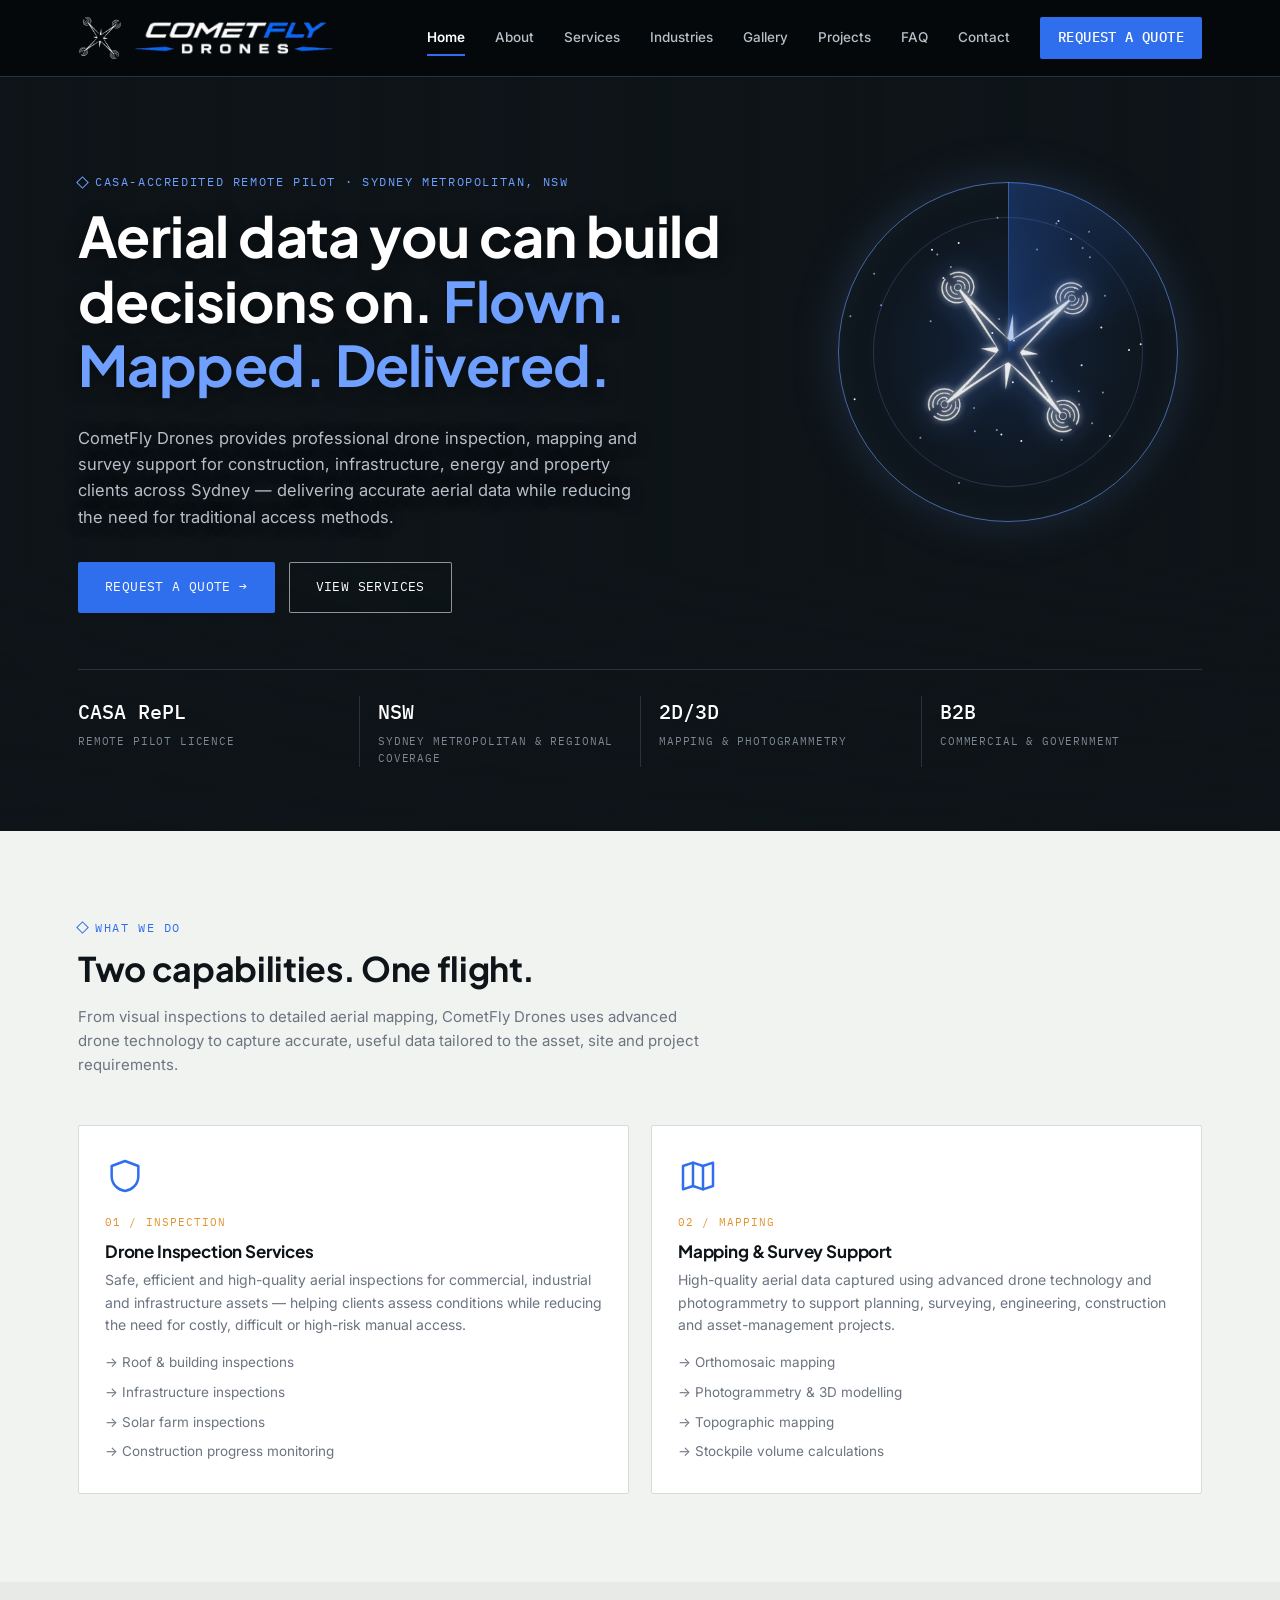
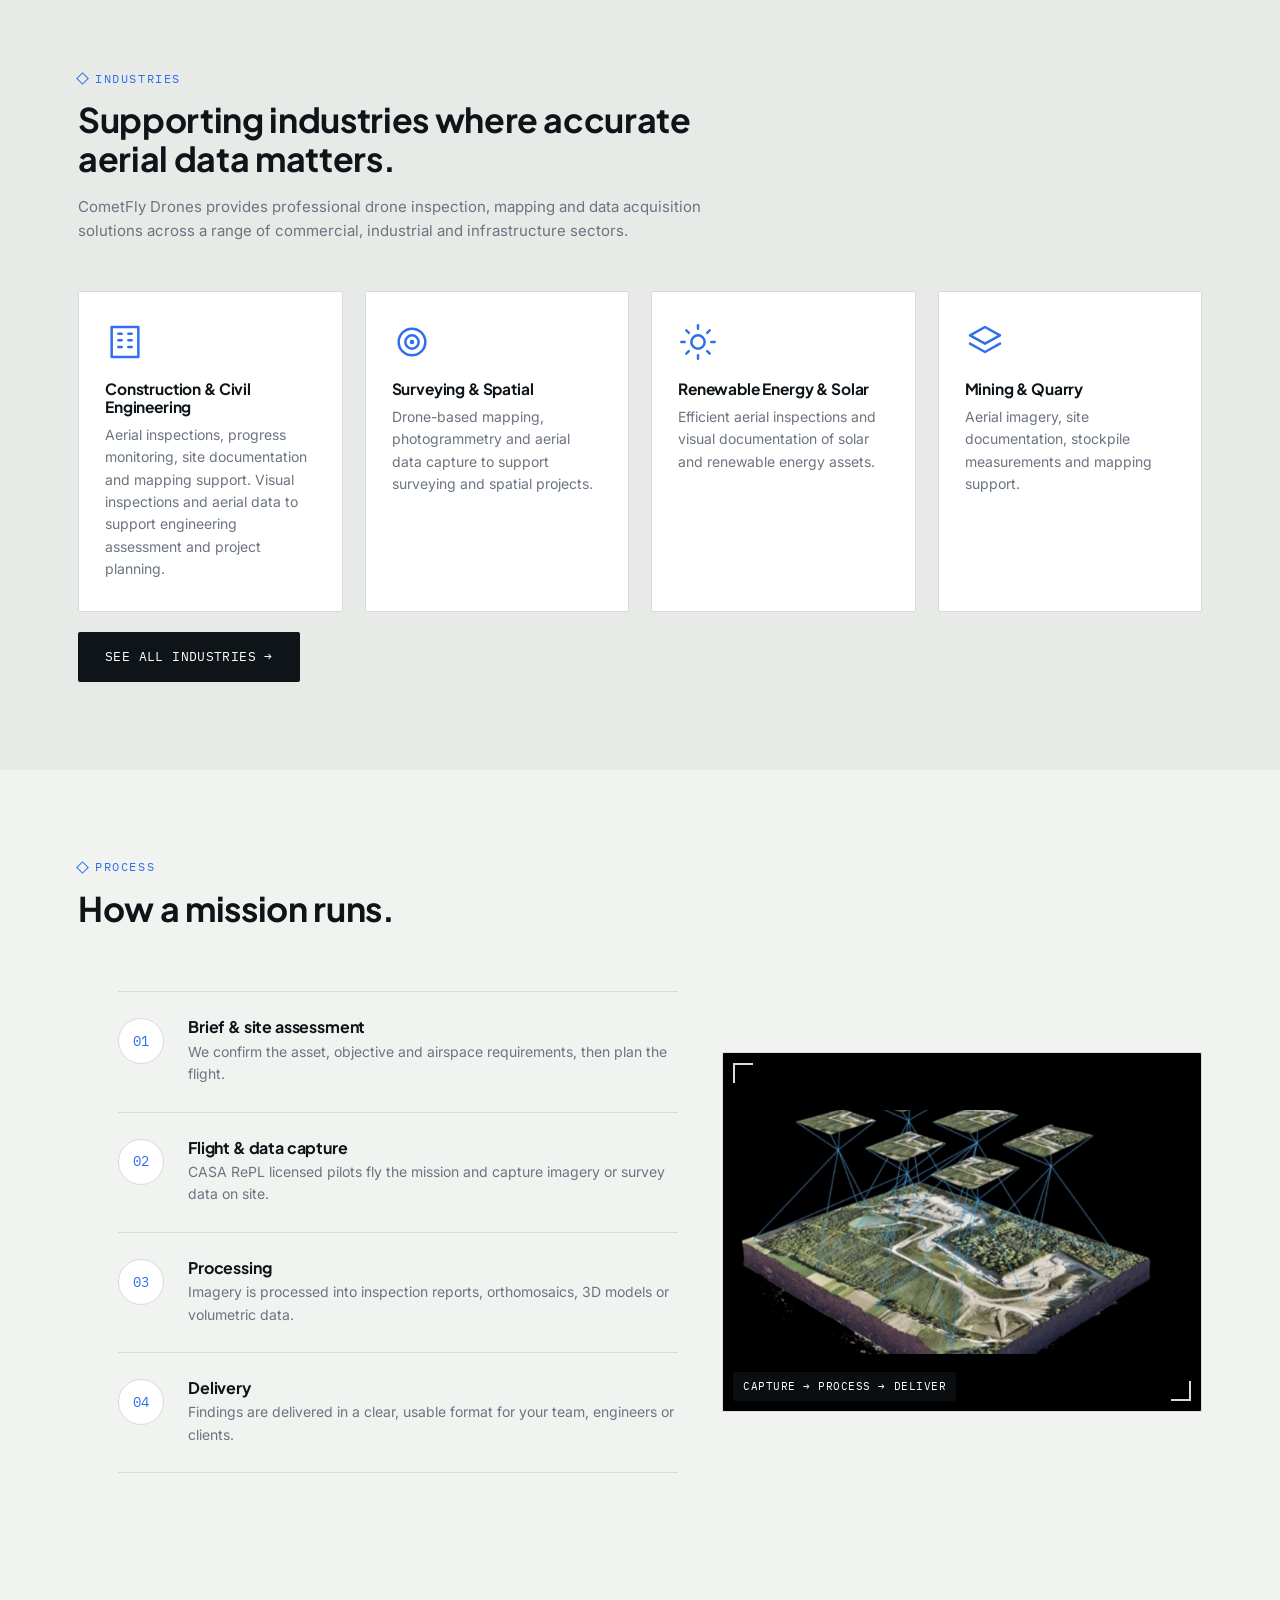
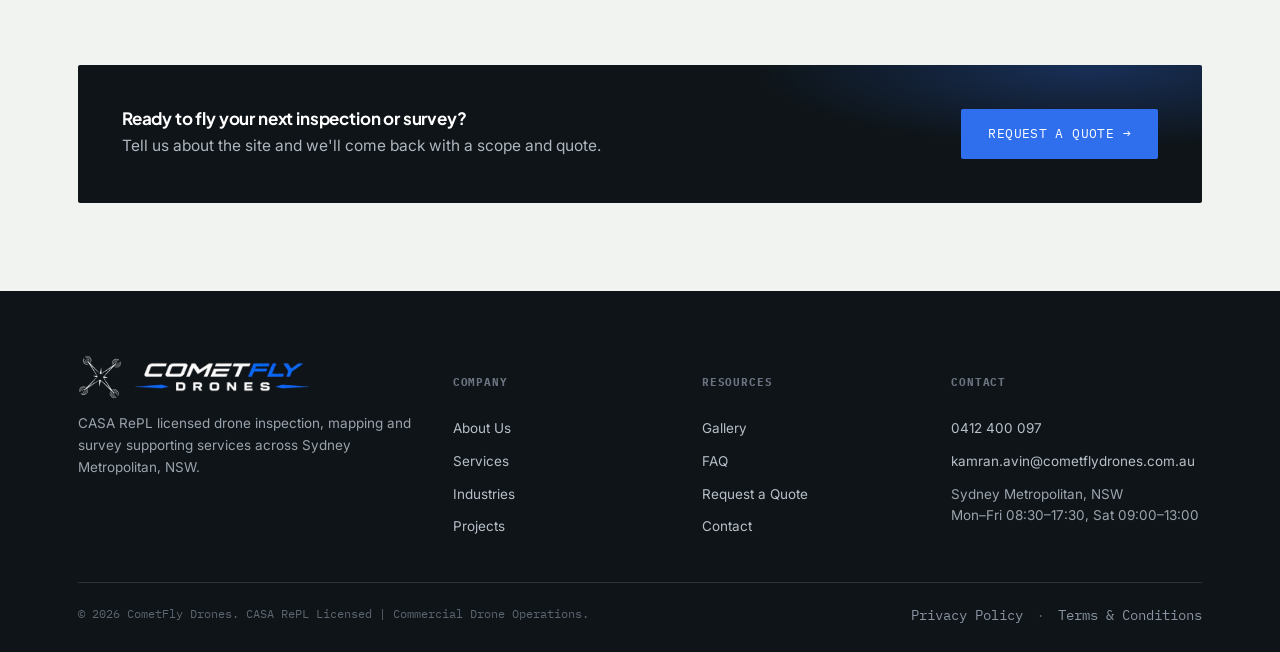
==== commit 88a506f4: "Add files via upload" ====
--- a/index.html
+++ b/index.html
@@ -5,17 +5,15 @@
 <meta name="viewport" content="width=device-width, initial-scale=1.0">
 <title>CometFly Drones | Professional Drone Solutions — Sydney</title>
 <meta name="description" content="CometFly Drones — CASA RePL licensed drone inspection, mapping and survey services across Sydney Metropolitan, NSW.">
+<link rel="icon" type="image/png" href="logo-mark.png">
 <link rel="stylesheet" href="styles.css">
 </head>
 <body>
 <header class="site-header">
   <div class="nav">
-    <a href="index.html" class="brand">
-      <img src="images/icon-mark-transparent.png" alt="CometFly Drones" class="brand-mark-img">
-      <span>
-        <span class="brand-text">COMETFLY <span>DRONES</span></span>
-        <span class="brand-sub">Professional Drone Solutions</span>
-      </span>
+    <a href="index.html" class="brand" aria-label="CometFly Drones — home">
+      <img src="logo-mark-white.png" alt="" class="brand-mark-img" width="44" height="44">
+      <img src="logo-wordmark.png" alt="CometFly Drones" class="brand-wordmark" width="904" height="154">
     </a>
     <nav class="nav-links">
       <a class="active" href="index.html">Home</a>
@@ -23,7 +21,6 @@
 <a class="" href="services.html">Services</a>
 <a class="" href="industries.html">Industries</a>
 <a class="" href="gallery.html">Gallery</a>
-<a class="" href="aerial-photos.html">Aerial Photos</a>
 <a class="" href="projects.html">Projects</a>
 <a class="" href="faq.html">FAQ</a>
 <a class="" href="contact.html">Contact</a>
@@ -35,31 +32,22 @@
 </header>
 
 <section class="hero">
-  <div class="hero-slides" aria-hidden="true">
-    <img class="active" src="images/hero-1.jpg" alt="">
-    <img src="images/hero-2.jpg" alt="">
-    <img src="images/hero-3.jpg" alt="">
-  </div>
-  <div class="hero-radar" aria-hidden="true">
-    <div class="scan-galaxy radar-stars"></div>
-    <div class="radar-sweep"></div>
-    <div class="radar-ring"></div>
-    <img class="radar-logo" src="images/hero-drone-glyph.png" alt="">
-  </div>
-  <div class="hero-dots" role="tablist" aria-label="Background photos">
-    <button class="active" aria-label="Photo 1"></button><button aria-label="Photo 2"></button><button aria-label="Photo 3"></button>
-  </div>
+  <div class="hero-photo hero-slides"><img src="construction-progress-1.jpg" alt="CometFly Drones aerial construction site inspection" fetchpriority="high"><img src="roof-inspection.jpg" alt="Drone roof inspection" loading="eager" aria-hidden="true"><img src="solar-farm-inspection.jpg" alt="Solar farm drone inspection" loading="eager" aria-hidden="true"><img src="3d-model-building.jpg" alt="3D building model from drone photogrammetry" loading="eager" aria-hidden="true"><img src="substation-infrastructure.jpg" alt="Infrastructure drone inspection" loading="eager" aria-hidden="true"></div>
+  <div class="scan-galaxy"></div>
+  <div class="scan-drone"></div>
+  <div class="scan-ring"></div>
+  <div class="scan-sweep"></div>
   <div class="wrap">
-    <div class="eyebrow">CASA RePL Licensed · Sydney Metropolitan, NSW</div>
-    <h1>Aerial data you can build decisions on. <em>Flown, mapped, delivered.</em></h1>
-    <p class="lead">CometFly Drones provides professional drone inspection, mapping and survey support for construction, infrastructure, energy and property clients across Sydney — safer and faster than manual methods.</p>
+    <div class="eyebrow">CASA-Accredited Remote Pilot · Sydney Metropolitan, NSW</div>
+    <h1>Aerial data you can build decisions on. <em>Flown. Mapped. Delivered.</em></h1>
+    <p class="lead">CometFly Drones provides professional drone inspection, mapping and survey support for construction, infrastructure, energy and property clients across Sydney — delivering accurate aerial data while reducing the need for traditional access methods.</p>
     <div class="hero-actions">
       <a href="quote.html" class="btn btn-primary">Request a Quote →</a>
       <a href="services.html" class="btn btn-ghost">View Services</a>
     </div>
     <div class="telemetry-strip">
-      <div><div class="tval">RePL</div><div class="tlabel">CASA Licensed Pilots</div></div>
-      <div><div class="tval">SYD</div><div class="tlabel">Metro Coverage, NSW</div></div>
+      <div><div class="tval">CASA RePL</div><div class="tlabel">Remote Pilot Licence</div></div>
+      <div><div class="tval">NSW</div><div class="tlabel">Sydney Metropolitan &amp; Regional Coverage</div></div>
       <div><div class="tval">2D/3D</div><div class="tlabel">Mapping &amp; Photogrammetry</div></div>
       <div><div class="tval">B2B</div><div class="tlabel">Commercial &amp; Government</div></div>
     </div>
@@ -71,14 +59,14 @@
     <div class="section-head reveal">
       <div class="eyebrow">What We Do</div>
       <h2>Two capabilities. One flight.</h2>
-      <p>From visual condition checks to survey-grade mapping data, every mission is planned around the asset and the decision it needs to support.</p>
+      <p>From visual inspections to detailed aerial mapping, CometFly Drones uses advanced drone technology to capture accurate, useful data tailored to the asset, site and project requirements.</p>
     </div>
     <div class="grid grid-2">
       <div class="card reveal">
         <div class="card-icon"><svg viewBox="0 0 24 24" fill="none" stroke-width="1.5" stroke-linecap="round" stroke-linejoin="round"><path d="M12 3 4 6v6c0 5 3.5 8.2 8 9 4.5-.8 8-4 8-9V6l-8-3Z"/></svg></div>
         <div class="num">01 / INSPECTION</div>
         <h3>Drone Inspection Services</h3>
-        <p>Safe, efficient, high-quality aerial inspections for commercial, industrial and infrastructure assets — reducing the need for costly or high-risk manual access.</p>
+        <p>Safe, efficient and high-quality aerial inspections for commercial, industrial and infrastructure assets — helping clients assess conditions while reducing the need for costly, difficult or high-risk manual access.</p>
         <ul style="margin-top:16px; display:flex; flex-direction:column; gap:8px;">
           <li style="font-size:13.5px; color:var(--grey);">→ Roof &amp; building inspections</li>
           <li style="font-size:13.5px; color:var(--grey);">→ Infrastructure inspections</li>
@@ -90,10 +78,11 @@
         <div class="card-icon"><svg viewBox="0 0 24 24" fill="none" stroke-width="1.5" stroke-linecap="round" stroke-linejoin="round"><path d="M9 4 3 6v14l6-2 6 2 6-2V4l-6 2-6-2Z"/><path d="M9 4v14M15 6v14"/></svg></div>
         <div class="num">02 / MAPPING</div>
         <h3>Mapping &amp; Survey Support</h3>
-        <p>Accurate aerial data captured with advanced drone technology and photogrammetry to support planning, surveying, engineering and construction projects.</p>
+        <p>High-quality aerial data captured using advanced drone technology and photogrammetry to support planning, surveying, engineering, construction and asset-management projects.</p>
         <ul style="margin-top:16px; display:flex; flex-direction:column; gap:8px;">
           <li style="font-size:13.5px; color:var(--grey);">→ Orthomosaic mapping</li>
-          <li style="font-size:13.5px; color:var(--grey);">→ 3D models &amp; topographic mapping</li>
+          <li style="font-size:13.5px; color:var(--grey);">→ Photogrammetry &amp; 3D modelling</li>
+          <li style="font-size:13.5px; color:var(--grey);">→ Topographic mapping</li>
           <li style="font-size:13.5px; color:var(--grey);">→ Stockpile volume calculations</li>
         </ul>
       </div>
@@ -104,32 +93,15 @@
 <section class="section-alt">
   <div class="wrap">
     <div class="section-head reveal">
-      <div class="eyebrow">From the Field</div>
-      <h2>See what our drones capture.</h2>
-      <p>High-resolution inspection imagery, orthomosaic maps and 3D models — delivered in formats your team can use straight away.</p>
-    </div>
-    <div class="photo-strip reveal">
-      <div class="ph-img"><img src="images/construction-progress-2.jpg" alt="Aerial construction progress capture"><div class="ph-tag">Construction Monitoring</div></div>
-      <div class="ph-img"><img src="images/roof-inspection.jpg" alt="Drone roof inspection"><div class="ph-tag">Roof Inspection</div></div>
-      <div class="ph-img"><img src="images/solar-farm-inspection.jpg" alt="Solar farm drone inspection"><div class="ph-tag">Solar Farm</div></div>
-      <div class="ph-img"><img src="images/orthomosaic-2d-map.jpg" alt="2D orthomosaic map"><div class="ph-tag">Orthomosaic</div></div>
-      <div class="ph-img"><img src="images/3d-model-building.jpg" alt="3D building model"><div class="ph-tag">3D Model</div></div>
-    </div>
-    <div style="margin-top:22px;"><a href="gallery.html" class="btn btn-dark">View full gallery →</a></div>
-  </div>
-</section>
-
-<section>
-  <div class="wrap">
-    <div class="section-head reveal">
       <div class="eyebrow">Industries</div>
-      <h2>Trusted across sectors that can't afford guesswork.</h2>
+      <h2>Supporting industries where accurate aerial data matters.</h2>
+      <p>CometFly Drones provides professional drone inspection, mapping and data acquisition solutions across a range of commercial, industrial and infrastructure sectors.</p>
     </div>
     <div class="grid grid-4">
-      <div class="card reveal"><div class="card-icon"><svg viewBox="0 0 24 24" fill="none" stroke-width="1.5" stroke-linecap="round" stroke-linejoin="round"><rect x="4" y="3" width="16" height="18"/><path d="M8 7h2M14 7h2M8 11h2M14 11h2M8 15h2M14 15h2"/></svg></div><h3 style="font-size:15.5px;">Construction &amp; Civil Engineering</h3></div>
-      <div class="card reveal"><div class="card-icon"><svg viewBox="0 0 24 24" fill="none" stroke-width="1.5"><circle cx="12" cy="12" r="8"/><circle cx="12" cy="12" r="4"/><circle cx="12" cy="12" r=".6" fill="currentColor"/></svg></div><h3 style="font-size:15.5px;">Surveying &amp; Spatial</h3></div>
-      <div class="card reveal"><div class="card-icon"><svg viewBox="0 0 24 24" fill="none" stroke-width="1.5" stroke-linecap="round"><circle cx="12" cy="12" r="4"/><path d="M12 2v2M12 20v2M4 12H2M22 12h-2M5 5l1.5 1.5M17.5 17.5 19 19M5 19l1.5-1.5M17.5 6.5 19 5"/></svg></div><h3 style="font-size:15.5px;">Renewable Energy &amp; Solar</h3></div>
-      <div class="card reveal"><div class="card-icon"><svg viewBox="0 0 24 24" fill="none" stroke-width="1.5" stroke-linecap="round" stroke-linejoin="round"><path d="m12 3 9 5-9 5-9-5 9-5Z"/><path d="m3 13 9 5 9-5"/></svg></div><h3 style="font-size:15.5px;">Mining &amp; Quarry</h3></div>
+      <div class="card reveal"><div class="card-icon"><svg viewBox="0 0 24 24" fill="none" stroke-width="1.5" stroke-linecap="round" stroke-linejoin="round"><rect x="4" y="3" width="16" height="18"/><path d="M8 7h2M14 7h2M8 11h2M14 11h2M8 15h2M14 15h2"/></svg></div><h3 style="font-size:15.5px;">Construction &amp; Civil Engineering</h3><p style="margin-top:8px;">Aerial inspections, progress monitoring, site documentation and mapping support. Visual inspections and aerial data to support engineering assessment and project planning.</p></div>
+      <div class="card reveal"><div class="card-icon"><svg viewBox="0 0 24 24" fill="none" stroke-width="1.5"><circle cx="12" cy="12" r="8"/><circle cx="12" cy="12" r="4"/><circle cx="12" cy="12" r=".6" fill="currentColor"/></svg></div><h3 style="font-size:15.5px;">Surveying &amp; Spatial</h3><p style="margin-top:8px;">Drone-based mapping, photogrammetry and aerial data capture to support surveying and spatial projects.</p></div>
+      <div class="card reveal"><div class="card-icon"><svg viewBox="0 0 24 24" fill="none" stroke-width="1.5" stroke-linecap="round"><circle cx="12" cy="12" r="4"/><path d="M12 2v2M12 20v2M4 12H2M22 12h-2M5 5l1.5 1.5M17.5 17.5 19 19M5 19l1.5-1.5M17.5 6.5 19 5"/></svg></div><h3 style="font-size:15.5px;">Renewable Energy &amp; Solar</h3><p style="margin-top:8px;">Efficient aerial inspections and visual documentation of solar and renewable energy assets.</p></div>
+      <div class="card reveal"><div class="card-icon"><svg viewBox="0 0 24 24" fill="none" stroke-width="1.5" stroke-linecap="round" stroke-linejoin="round"><path d="m12 3 9 5-9 5-9-5 9-5Z"/><path d="m3 13 9 5 9-5"/></svg></div><h3 style="font-size:15.5px;">Mining &amp; Quarry</h3><p style="margin-top:8px;">Aerial imagery, site documentation, stockpile measurements and mapping support.</p></div>
     </div>
     <div style="margin-top:20px;"><a href="industries.html" class="btn btn-dark">See all industries →</a></div>
   </div>
@@ -141,25 +113,14 @@
       <div class="eyebrow">Process</div>
       <h2>How a mission runs.</h2>
     </div>
+    <div class="process-wrap">
     <ol class="process reveal">
       <li><div><h4>Brief &amp; site assessment</h4><p>We confirm the asset, objective and airspace requirements, then plan the flight.</p></div></li>
       <li><div><h4>Flight &amp; data capture</h4><p>CASA RePL licensed pilots fly the mission and capture imagery or survey data on site.</p></div></li>
       <li><div><h4>Processing</h4><p>Imagery is processed into inspection reports, orthomosaics, 3D models or volumetric data.</p></div></li>
       <li><div><h4>Delivery</h4><p>Findings are delivered in a clear, usable format for your team, engineers or clients.</p></div></li>
     </ol>
-  </div>
-</section>
-
-<section class="section-alt">
-  <div class="wrap">
-    <div class="grid grid-2" style="align-items:center; gap:60px;">
-      <div class="reveal ph-img" style="aspect-ratio:4/3;"><img src="images/real-estate-property.jpg" alt="Aerial stock photo of Sydney property"><div class="ph-tag">Aerial Stock Photos</div></div>
-      <div class="reveal">
-        <div class="eyebrow">Aerial Stock Photos</div>
-        <h2 style="font-size:clamp(24px,3.2vw,32px); margin-bottom:18px;">Need aerial imagery without booking a flight?</h2>
-        <p style="font-size:15.5px;">License high-resolution drone photos and footage direct from our library — for websites, marketing, reports, tenders and editorial use. Simple packages, full-resolution files and a written licence.</p>
-        <div style="margin-top:22px;"><a href="aerial-photos.html" class="btn btn-primary">Browse Aerial Photos →</a></div>
-      </div>
+    <div class="reveal ph-img process-img"><img src="process-photogrammetry.jpg" alt="Drone photogrammetry: overlapping aerial images processed into a 3D site model"><div class="ph-tag">Capture &rarr; process &rarr; deliver</div></div>
     </div>
   </div>
 </section>
@@ -179,18 +140,11 @@
   <div class="wrap">
     <div class="footer-grid">
       <div class="footer-brand">
-        <a href="index.html" class="brand" style="color:#fff;">
-          <img src="images/icon-mark-transparent.png" alt="CometFly Drones" class="brand-mark-img">
-          <span class="brand-text">COMETFLY <span>DRONES</span></span>
+        <a href="index.html" class="brand" aria-label="CometFly Drones — home">
+          <img src="logo-mark-white.png" alt="" class="brand-mark-img" width="44" height="44">
+          <img src="logo-wordmark.png" alt="CometFly Drones" class="brand-wordmark" width="904" height="154">
         </a>
-        <p>CASA RePL licensed drone inspection, mapping and survey services across Sydney Metropolitan, NSW.</p>
-        <div class="footer-social">
-          <a href="#" aria-label="Facebook">f</a>
-          <a href="#" aria-label="Instagram">ig</a>
-          <a href="#" aria-label="LinkedIn">in</a>
-          <a href="#" aria-label="YouTube">yt</a>
-          <a href="#" aria-label="Google Business Profile">G</a>
-        </div>
+        <p>CASA RePL licensed drone inspection, mapping and survey supporting services across Sydney Metropolitan, NSW.</p>
       </div>
       <div>
         <h5>Company</h5>
@@ -202,7 +156,6 @@
       <div>
         <h5>Resources</h5>
         <a href="gallery.html">Gallery</a>
-        <a href="aerial-photos.html">Aerial Stock Photos</a>
         <a href="faq.html">FAQ</a>
         <a href="quote.html">Request a Quote</a>
         <a href="contact.html">Contact</a>
@@ -223,3 +176,4 @@
 <script src="script.js"></script>
 </body>
 </html>
+
--- a/styles.css
+++ b/styles.css
@@ -6,7 +6,7 @@
    locking onto a survey site.
    =========================================================== */
 
-@import url('https://fonts.googleapis.com/css2?family=Space+Grotesk:wght@500;600;700&family=IBM+Plex+Sans:wght@400;500;600&family=IBM+Plex+Mono:wght@400;500&display=swap');
+@import url('https://fonts.googleapis.com/css2?family=Plus+Jakarta+Sans:wght@500;600;700;800&family=Inter:wght@400;500;600&family=IBM+Plex+Mono:wght@400;500&display=swap');
 
 :root{
   --ink:#0E1418;
@@ -19,8 +19,8 @@
   --line:#D8DCD8;
   --line-dark:#28333B;
   --white:#FFFFFF;
-  --font-display:'Space Grotesk', sans-serif;
-  --font-body:'IBM Plex Sans', sans-serif;
+  --font-display:'Plus Jakarta Sans', system-ui, sans-serif;
+  --font-body:'Inter', system-ui, sans-serif;
   --font-mono:'IBM Plex Mono', monospace;
   --radius:2px;
 }
@@ -38,7 +38,7 @@
 }
 h1,h2,h3,h4{
   font-family:var(--font-display);
-  font-weight:600;
+  font-weight:700;
   line-height:1.15;
   margin:0 0 0.5em;
   letter-spacing:-0.01em;
@@ -101,9 +101,8 @@
 /* ---------- Header ---------- */
 .site-header{
   position:sticky; top:0; z-index:50;
-  background:rgba(241,243,241,.92);
-  backdrop-filter:blur(10px);
-  border-bottom:1px solid var(--line);
+  background:#05080A;
+  border-bottom:1px solid var(--line-dark);
 }
 .nav{
   max-width:1180px; margin:0 auto; padding:0 28px;
@@ -111,11 +110,13 @@
   height:76px;
 }
 .brand{display:flex; align-items:center; gap:12px;}
-.brand-mark-img{width:46px; height:46px; object-fit:contain;}
+.brand-mark-img{width:44px; height:44px; object-fit:contain;}
+.brand-wordmark{height:34px; width:auto; object-fit:contain;}
+.site-footer .brand-wordmark{height:30px;}
 .brand-text{
-  font-family:var(--font-display); font-weight:700;
-  font-size:15.5px; letter-spacing:.04em;
-  color:var(--ink); display:block;
+  font-family:var(--font-display); font-weight:800;
+  font-size:20px; letter-spacing:-.01em; line-height:1.1;
+  color:var(--ink); display:block; white-space:nowrap;
 }
 .brand-text span{color:var(--blue);}
 .brand-sub{
@@ -125,7 +126,7 @@
 }
 .nav-links{display:flex; align-items:center; gap:30px;}
 .nav-links a{
-  font-size:13.5px; font-weight:500; color:#454B52;
+  font-size:13.5px; font-weight:500; color:#B7BFC8;
   position:relative; padding:4px 0;
   transition:color .15s ease;
 }
@@ -134,20 +135,20 @@
   background:var(--blue); transform:scaleX(0); transform-origin:left;
   transition:transform .2s ease;
 }
-.nav-links a:hover:not(.nav-cta){color:var(--ink);}
+.nav-links a:hover:not(.nav-cta){color:var(--white);}
 .nav-links a:hover:not(.nav-cta)::after{transform:scaleX(1);}
-.nav-links a.active:not(.nav-cta){color:var(--ink); font-weight:600;}
+.nav-links a.active:not(.nav-cta){color:var(--white); font-weight:600;}
 .nav-links a.active:not(.nav-cta)::after{transform:scaleX(1);}
 .nav-cta{
   font-family:var(--font-mono); font-size:12px; text-transform:uppercase; letter-spacing:.03em;
-  background:var(--ink); color:var(--white) !important;
+  background:var(--blue); color:var(--white) !important;
   padding:10px 18px; border-radius:var(--radius);
   transition:background .15s ease;
 }
-.nav-cta:hover{background:var(--blue);}
+.nav-cta:hover{background:#2559C4;}
 .nav-toggle{
   display:none; background:none; border:1px solid var(--line-dark); border-radius:var(--radius);
-  width:40px; height:40px; font-size:16px; color:var(--ink);
+  width:44px; height:44px; font-size:20px; color:var(--white); border-color:#3A4650;
 }
 
 /* ---------- Page hero (inner pages) ---------- */
@@ -195,6 +196,7 @@
   position:absolute; top:14%; right:8%; width:340px; height:340px;
   border-radius:50%; z-index:-1; pointer-events:none; overflow:hidden;
   background:radial-gradient(circle at 50% 50%, rgba(47,111,237,.16), rgba(14,20,24,0) 72%);
+  animation:galaxy-turn 120s linear infinite;
 }
 .scan-galaxy::before, .scan-galaxy::after{
   content:''; position:absolute; top:0; left:0; width:2px; height:2px; border-radius:50%;
@@ -256,6 +258,7 @@
     253.1px 240.2px 0 0px rgba(255,255,255,.5);
   animation-delay:1.8s;
 }
+@keyframes galaxy-turn{ to{ transform:rotate(360deg); } }
 @keyframes twinkle{
   0%, 100%{ opacity:.35; }
   50%{ opacity:1; }
@@ -265,12 +268,19 @@
   z-index:-1; pointer-events:none;
 }
 .scan-drone::before{
-  content:''; position:absolute; top:50%; left:50%; width:150px; height:150px;
+  content:''; position:absolute; top:50%; left:50%; width:170px; height:170px;
   transform:translate(-50%,-50%);
-  background:url('images/hero-drone-glyph.png') center/contain no-repeat;
-  opacity:.5;
-  filter:drop-shadow(0 0 14px rgba(111,160,255,.55));
-  animation:drone-bob 5s ease-in-out infinite;
+  background:url('hero-drone-glyph.png') center/contain no-repeat;
+  opacity:.92;
+  filter:drop-shadow(0 0 3px rgba(255,255,255,.8)) drop-shadow(0 0 14px rgba(111,160,255,.55));
+  animation:logo-roam 40s ease-in-out infinite;
+}
+@keyframes logo-roam{
+  0%{transform:translate(-50%,-50%) translate(0,0) rotate(0deg);}
+  25%{transform:translate(-50%,-50%) translate(30px,-20px) rotate(2deg);}
+  50%{transform:translate(-50%,-50%) translate(-25px,-30px) rotate(-2deg);}
+  75%{transform:translate(-50%,-50%) translate(-30px,20px) rotate(2deg);}
+  100%{transform:translate(-50%,-50%) translate(0,0) rotate(0deg);}
 }
 @keyframes drone-bob{
   0%, 100%{ transform:translate(-50%,-50%) translateY(0) rotate(0deg); }
@@ -278,7 +288,7 @@
 }
 .scan-ring{
   position:absolute; top:14%; right:8%; width:340px; height:340px;
-  border:1px solid rgba(111,160,255,.35); border-radius:50%;
+  border:1px solid rgba(111,160,255,.6); border-radius:50%; box-shadow:0 0 50px rgba(111,160,255,.18), inset 0 0 36px rgba(111,160,255,.08);
   z-index:-1; pointer-events:none;
 }
 .scan-ring::before{
@@ -506,6 +516,96 @@
 .footer-bottom a{color:#8A94A0;}
 .footer-bottom a:hover{color:var(--white);}
 
+/* ---------- Final additions ---------- */
+.site-footer .brand-text{color:var(--white);}
+.site-footer .brand-text span{color:#6FA0FF;}
+.page-hero .hero-actions{margin:28px 0 0;}
+.ph-img{aspect-ratio:3/2;}
+.accent{color:var(--blue); font-style:normal;}
+.lead-dark{font-size:17px; color:var(--ink);}
+.ticks{display:flex; flex-wrap:wrap; gap:10px; margin-top:22px;}
+.ticks span{font-family:var(--font-mono); font-size:11.5px; letter-spacing:.06em; text-transform:uppercase;
+  border:1px solid var(--line); background:var(--white); padding:7px 12px; border-radius:var(--radius); color:var(--ink);}
+.ticks span::before{content:'✓ '; color:var(--blue);}
+.map-embed{margin-top:20px; border:1px solid var(--line); border-radius:var(--radius); overflow:hidden; aspect-ratio:16/9; background:var(--ink-soft);}
+.map-embed iframe{width:100%; height:100%; border:0; display:block;}
+.hp{position:absolute; left:-9999px; width:1px; height:1px; opacity:0;}
+.form-note{margin-top:14px; font-size:13.5px; color:var(--blue);}
+.form-note.err{color:#C0392B;}
+.form-note a{text-decoration:underline;}
+
+.site-footer .footer-grid p{color:#9BA4AD; font-size:13.5px;}
+
+.nav-links a.nav-cta{padding:10px 18px;}
+
+/* ---------- Home hero slideshow (visible, moving) ---------- */
+.hero-slides img{position:absolute; inset:0; width:100%; height:100%; object-fit:cover; opacity:0;
+  animation:hero-slide 30s linear infinite; will-change:opacity, transform;}
+.hero-slides img:nth-child(1){animation-delay:0s;}
+.hero-slides img:nth-child(2){animation-delay:6s;}
+.hero-slides img:nth-child(3){animation-delay:12s;}
+.hero-slides img:nth-child(4){animation-delay:18s;}
+.hero-slides img:nth-child(5){animation-delay:24s;}
+@keyframes hero-slide{
+  0%{opacity:0; transform:scale(1.04) translate3d(0,0,0);}
+  5%{opacity:1;}
+  20%{opacity:1;}
+  26%{opacity:0; transform:scale(1.16) translate3d(-1.5%,-1%,0);}
+  100%{opacity:0; transform:scale(1.16) translate3d(-1.5%,-1%,0);}
+}
+.hero::before{background:
+  linear-gradient(90deg, rgba(14,20,24,.62) 0%, rgba(14,20,24,.30) 50%, rgba(14,20,24,.04) 100%),
+  linear-gradient(180deg, rgba(14,20,24,0) 65%, rgba(14,20,24,.70) 100%);}
+.hero-slides img{filter:brightness(1.12) saturate(1.08);}
+.hero h1, .hero .lead{text-shadow:0 2px 18px rgba(0,0,0,.45);}
+@media (prefers-reduced-motion: reduce){
+  .hero-slides img{animation:none;}
+  .hero-slides img:first-child{opacity:1;}
+}
+@media (max-width:760px){
+  .hero::before{background:linear-gradient(180deg, rgba(14,20,24,.45) 0%, rgba(14,20,24,.55) 60%, rgba(14,20,24,.82) 100%);}
+}
+
+.hero .btn-ghost, .page-hero .btn-ghost{border-color:rgba(255,255,255,.55); background:rgba(14,20,24,.35); backdrop-filter:blur(4px);}
+.hero .btn-ghost:hover, .page-hero .btn-ghost:hover{border-color:#fff; background:rgba(14,20,24,.55);}
+
+/* ---------- Layout fixes (round 2) ---------- */
+.process-wrap{display:grid; grid-template-columns:1.25fr 1fr; gap:44px; align-items:center;}
+.process-img{aspect-ratio:4/3; background:#000;}
+.process-img img{object-fit:contain;}
+.card-cta{background:var(--ink); border-color:var(--ink); display:flex; flex-direction:column;}
+.card-cta h3{color:var(--white);}
+.card-cta p{color:#AEB6BF;}
+.card-cta .num{color:#6FA0FF;}
+.card-link{margin-top:auto; padding-top:18px; font-family:var(--font-mono); font-size:12px; letter-spacing:.04em; text-transform:uppercase; color:#6FA0FF;}
+.card-cta:hover{border-color:var(--blue);}
+@media (max-width:900px){
+  .process-wrap{grid-template-columns:1fr;}
+  .grid-3 > :last-child:nth-child(odd){grid-column:1 / -1;}
+}
+@media (max-width:760px){
+  .grid-3 > :last-child:nth-child(odd){grid-column:auto;}
+}
+/* tablet / small laptop: menu button + dropdown panel */
+@media (max-width:1180px){
+  .nav{position:relative;}
+  .nav-toggle{display:flex; align-items:center; justify-content:center;}
+  .nav-links{
+    display:none; position:absolute; top:100%; left:0; right:0;
+    background:#05080A; border-bottom:1px solid var(--line-dark);
+    flex-direction:column; align-items:stretch; gap:0;
+    padding:8px 28px 24px; max-height:calc(100vh - 76px); overflow-y:auto;
+    box-shadow:0 24px 40px -20px rgba(0,0,0,.6);
+  }
+  .nav-links.open{display:flex;}
+  .nav-links a:not(.nav-cta){font-size:17px; padding:15px 0; border-bottom:1px solid var(--line-dark);}
+  .nav-links a:not(.nav-cta)::after{display:none;}
+  .nav-links a.active:not(.nav-cta){color:#6FA0FF;}
+  .nav-cta{margin-top:18px; text-align:center; padding:14px 18px !important; font-size:13px;}
+}
+
+html,body{overflow-x:clip;}
+
 /* ---------- Reveal-on-scroll ---------- */
 .reveal{opacity:0; transform:translateY(18px); transition:opacity .6s ease, transform .6s ease;}
 .reveal.in{opacity:1; transform:translateY(0);}
@@ -519,186 +619,17 @@
   .stats{grid-template-columns:repeat(2,1fr);}
   .stat:nth-child(3){border-left:none;}
 }
-@media (max-width:600px){
-  .nav-links{
-    position:fixed; top:76px; left:0; right:0;
-    height:calc(100vh - 76px);
-    background:var(--paper); flex-direction:column; align-items:flex-start;
-    padding:26px 28px; gap:20px; transform:translateX(100%);
-    transition:transform .25s ease; overflow-y:auto;
-  }
-  .nav-links.open{transform:translateX(0);}
-  .nav-toggle{display:block;}
-  .nav-cta{margin-top:6px;}
+@media (max-width:760px){
   .grid-2, .grid-3, .grid-4{grid-template-columns:1fr;}
   .form-grid{grid-template-columns:1fr;}
   section{padding:64px 0;}
   .cta-band{flex-direction:column; align-items:flex-start;}
   .footer-grid{grid-template-columns:1fr;}
   .stats{grid-template-columns:1fr 1fr;}
-  .scan-ring, .scan-sweep, .scan-galaxy, .scan-drone{display:none;}
-}
-
-/* ===========================================================
-   v3 additions — aerial photo library, filters, lightbox,
-   photo cards, licence packages
-   =========================================================== */
-.photo-strip{display:grid; grid-template-columns:2fr 1fr 1fr; grid-template-rows:220px 220px; gap:14px;}
-.photo-strip .ph-img:first-child{grid-row:span 2;}
-.photo-strip .ph-img{height:100%;}
-
-.filter-bar{display:flex; flex-wrap:wrap; gap:8px; margin:0 0 26px;}
-.filter-bar button{
-  font-family:var(--font-mono); font-size:11.5px; letter-spacing:.06em; text-transform:uppercase;
-  padding:9px 14px; border:1px solid var(--line); background:var(--white); color:var(--ink);
-  border-radius:var(--radius); transition:all .2s;
-}
-.filter-bar button:hover{border-color:var(--ink);}
-.filter-bar button.active{background:var(--ink); color:var(--white); border-color:var(--ink);}
-
-.photo-grid{columns:3 280px; column-gap:14px;}
-.photo-grid .ph-img{break-inside:avoid; margin:0 0 14px; cursor:zoom-in;}
-.photo-grid .ph-img img{height:auto; transition:transform .5s ease;}
-.photo-grid .ph-img:hover img{transform:scale(1.04);}
-.photo-grid .ph-img.hide{display:none;}
-.photo-grid .ph-img .ph-ref{
-  position:absolute; right:10px; top:10px; z-index:2;
-  font-family:var(--font-mono); font-size:10px; color:var(--white);
-  background:rgba(47,111,237,.85); padding:4px 7px; border-radius:2px;
-}
-
-.photo-card{background:var(--white); border:1px solid var(--line); border-radius:var(--radius); overflow:hidden; display:flex; flex-direction:column; transition:transform .25s, box-shadow .25s;}
-.photo-card:hover{transform:translateY(-3px); box-shadow:0 14px 30px rgba(14,20,24,.08);}
-.photo-card .ph-img{border:0; border-radius:0; aspect-ratio:16/10;}
-.photo-card .pc-body{padding:20px 22px 24px;}
-.photo-card h3{margin-bottom:8px;}
-.photo-card p{font-size:14px; margin:0;}
-
-.price-grid{display:grid; grid-template-columns:repeat(4,1fr); gap:16px;}
-.price-card{background:var(--white); border:1px solid var(--line); border-radius:var(--radius); padding:26px 22px; display:flex; flex-direction:column; position:relative;}
-.price-card.featured{border-color:var(--blue); box-shadow:0 0 0 1px var(--blue);}
-.price-card .badge{position:absolute; top:-11px; left:22px; background:var(--blue); color:var(--white); font-family:var(--font-mono); font-size:10.5px; letter-spacing:.06em; text-transform:uppercase; padding:4px 9px; border-radius:2px;}
-.price-card .pname{font-family:var(--font-mono); font-size:12px; letter-spacing:.08em; text-transform:uppercase; color:var(--grey);}
-.price-card .pqty{font-family:var(--font-display); font-size:30px; font-weight:600; margin:10px 0 2px; color:var(--ink);}
-.price-card .psave{font-size:13px; color:var(--blue); margin-bottom:16px; min-height:18px;}
-.price-card ul{display:flex; flex-direction:column; gap:8px; margin-bottom:22px; flex:1;}
-.price-card li{font-size:13.5px; color:#3A4048;}
-.price-card li::before{content:'→ '; color:var(--blue);}
-.price-card .btn{justify-content:center; text-align:center;}
-
-.rate-table{width:100%; border-collapse:collapse; background:var(--white); border:1px solid var(--line);}
-.rate-table th, .rate-table td{padding:14px 18px; text-align:left; border-bottom:1px solid var(--line); font-size:14.5px;}
-.rate-table th{font-family:var(--font-mono); font-size:11.5px; letter-spacing:.06em; text-transform:uppercase; color:var(--grey); background:var(--paper-2);}
-.rate-table tr:last-child td{border-bottom:0;}
-
-.lightbox{position:fixed; inset:0; background:rgba(8,12,15,.94); z-index:200; display:none; align-items:center; justify-content:center; padding:40px 20px;}
-.lightbox.open{display:flex;}
-.lightbox figure{margin:0; max-width:1100px; width:100%; text-align:center;}
-.lightbox img{max-height:78vh; width:auto; max-width:100%; margin:0 auto; border:1px solid var(--line-dark);}
-.lightbox figcaption{color:#C9D0D6; font-family:var(--font-mono); font-size:12px; letter-spacing:.05em; text-transform:uppercase; margin-top:14px;}
-.lightbox button{position:absolute; background:rgba(255,255,255,.08); color:var(--white); border:1px solid rgba(255,255,255,.2); width:44px; height:44px; font-size:20px; border-radius:2px;}
-.lightbox button:hover{background:var(--blue); border-color:var(--blue);}
-.lb-close{top:18px; right:18px;}
-.lb-prev{left:18px; top:50%; transform:translateY(-50%);}
-.lb-next{right:18px; top:50%; transform:translateY(-50%);}
-
-@media (max-width:900px){
-  .price-grid{grid-template-columns:repeat(2,1fr);}
-  .photo-strip{grid-template-columns:1fr 1fr; grid-template-rows:260px 160px 160px;}
-  .photo-strip .ph-img:first-child{grid-column:span 2; grid-row:auto;}
-}
-@media (max-width:560px){
-  .price-grid{grid-template-columns:1fr;}
-  .photo-strip{grid-template-columns:1fr; grid-template-rows:none;}
-  .photo-strip .ph-img{aspect-ratio:4/3; grid-column:auto !important;}
-  .rate-table th, .rate-table td{padding:11px 12px; font-size:13.5px;}
-  .lb-prev, .lb-next{top:auto; bottom:18px; transform:none;}
-}
-/* fix: off-canvas mobile menu caused sideways page scroll on phones */
-html, body{overflow-x:clip;}
-
-
-/* ===========================================================
-   v3.1 — photo slideshow hero + radar logo
-   =========================================================== */
-.hero{padding:120px 0 64px; min-height:640px;}
-.hero-photo{display:none;}
-.hero-slides{position:absolute; inset:0; z-index:-2;}
-.hero-slides img{
-  position:absolute; inset:0; width:100%; height:100%; object-fit:cover;
-  opacity:0; transform:scale(1.06);
-  transition:opacity 1.4s ease, transform 7s linear;
-}
-.hero-slides img.active{opacity:1; transform:scale(1);}
-/* lighter overlay: dark only behind the text, photos clear on the right */
-.hero::before{
-  background:
-    linear-gradient(90deg, rgba(14,20,24,.62) 0%, rgba(14,20,24,.36) 36%, rgba(14,20,24,.04) 66%, rgba(14,20,24,0) 100%),
-    linear-gradient(180deg, rgba(14,20,24,0) 62%, rgba(14,20,24,.5) 100%);
-}
-.hero h1, .hero .lead, .hero .eyebrow{text-shadow:0 2px 14px rgba(0,0,0,.45);}
-.hero .lead{color:#DDE3E9;}
-.scan-galaxy, .scan-drone, .scan-ring, .scan-sweep{display:none;}
-
-.hero-radar{
-  position:absolute; top:50%; right:6%; width:380px; height:380px; margin-top:-230px;
-  border-radius:50%; z-index:-1; pointer-events:none;
-  background:radial-gradient(circle, rgba(14,20,24,.78) 0%, rgba(14,20,24,.62) 58%, rgba(14,20,24,.2) 72%, transparent 73%);
-  box-shadow:0 0 0 1px rgba(111,160,255,.55), 0 0 40px rgba(47,111,237,.25);
-}
-.radar-ring{position:absolute; inset:0; border-radius:50%;}
-.radar-ring::before, .radar-ring::after{content:''; position:absolute; border-radius:50%; border:1px solid rgba(111,160,255,.3);}
-.radar-ring::before{inset:40px;}
-.radar-ring::after{inset:95px; border-style:dashed; border-color:rgba(111,160,255,.18);}
-.radar-sweep{
-  position:absolute; inset:0; border-radius:50%;
-  background:conic-gradient(from 0deg, rgba(47,111,237,.45), rgba(47,111,237,0) 24%);
-  animation:sweep 5s linear infinite;
-}
-.radar-logo{
-  position:absolute; top:50%; left:50%; width:66%; height:auto;
-  transform:translate(-50%,-50%);
-  filter:drop-shadow(0 0 10px rgba(111,160,255,.35));
-}
-.hero-dots{position:absolute; left:50%; bottom:22px; transform:translateX(-50%); display:flex; gap:8px; z-index:2;}
-.hero-dots button{width:28px; height:4px; border:0; padding:0; background:rgba(255,255,255,.4); border-radius:2px; transition:background .3s;}
-.hero-dots button.active{background:var(--white);}
-
-/* inner page hero with photos (Aerial Photos page) */
-.page-hero.photo-hero{background-image:none; padding:110px 0 96px; isolation:isolate;}
-.page-hero.photo-hero::after{
-  background:linear-gradient(90deg, rgba(14,20,24,.85) 0%, rgba(14,20,24,.5) 50%, rgba(14,20,24,.15) 100%);
-  z-index:-1;
-}
-.page-hero.photo-hero h1, .page-hero.photo-hero p{text-shadow:0 2px 14px rgba(0,0,0,.45);}
-.page-hero.photo-hero p{color:#DDE3E9;}
-
-@media (max-width:1100px){ .hero-radar{width:300px; height:300px; margin-top:-190px; right:3%; opacity:.9;} }
-@media (max-width:900px){
-  .hero-radar{position:relative; top:auto; right:auto; margin:0 auto 34px; width:240px; height:240px;}
-  .hero{padding-top:48px; min-height:0; display:flex; flex-direction:column;}
-  .hero::before{background:linear-gradient(180deg, rgba(14,20,24,.12) 0%, rgba(14,20,24,.5) 55%, rgba(14,20,24,.62) 100%);}
-}
-@media (prefers-reduced-motion: reduce){ .hero-slides img{transition:opacity .01ms;} .radar-sweep{animation:none;} }
-
-/* radar: drone mark only + twinkling stars */
-.hero-radar .radar-logo{width:50%;}
-.hero-radar .radar-stars{
-  display:block; position:absolute; top:20px; left:20px; right:auto;
-  width:340px; height:340px; z-index:0; background:none;
-}
-@media (max-width:1100px){ .hero-radar .radar-stars{top:0; left:0; transform:scale(.88); transform-origin:0 0;} }
-@media (max-width:900px){ .hero-radar .radar-stars{transform:scale(.7);} }
-
-
-/* ===========================================================
-   Navigation: phones get the slide-out menu (<=600px).
-   Tablets and small laptops (601px-1100px) show every link.
-   =========================================================== */
-@media (min-width:601px) and (max-width:1100px){
-  .nav{height:auto; padding-top:14px; padding-bottom:14px; flex-wrap:wrap; gap:14px 20px;}
-  .nav-links{flex-wrap:wrap; justify-content:flex-end; gap:10px 16px; flex:1 1 auto;}
-  .nav-links a{font-size:12.5px;}
-  .nav-cta{padding:9px 14px; font-size:11.5px;}
-  .nav-toggle{display:none !important;}
-}
+  .scan-ring, .scan-sweep, .scan-galaxy, .scan-drone{
+    width:240px; height:240px; top:24px; right:12px; left:auto; margin:0; opacity:.42;
+  }
+  .brand-wordmark{height:28px;}
+  .brand-mark-img{width:38px; height:38px;}
+  .nav{padding:0 18px;}
+}
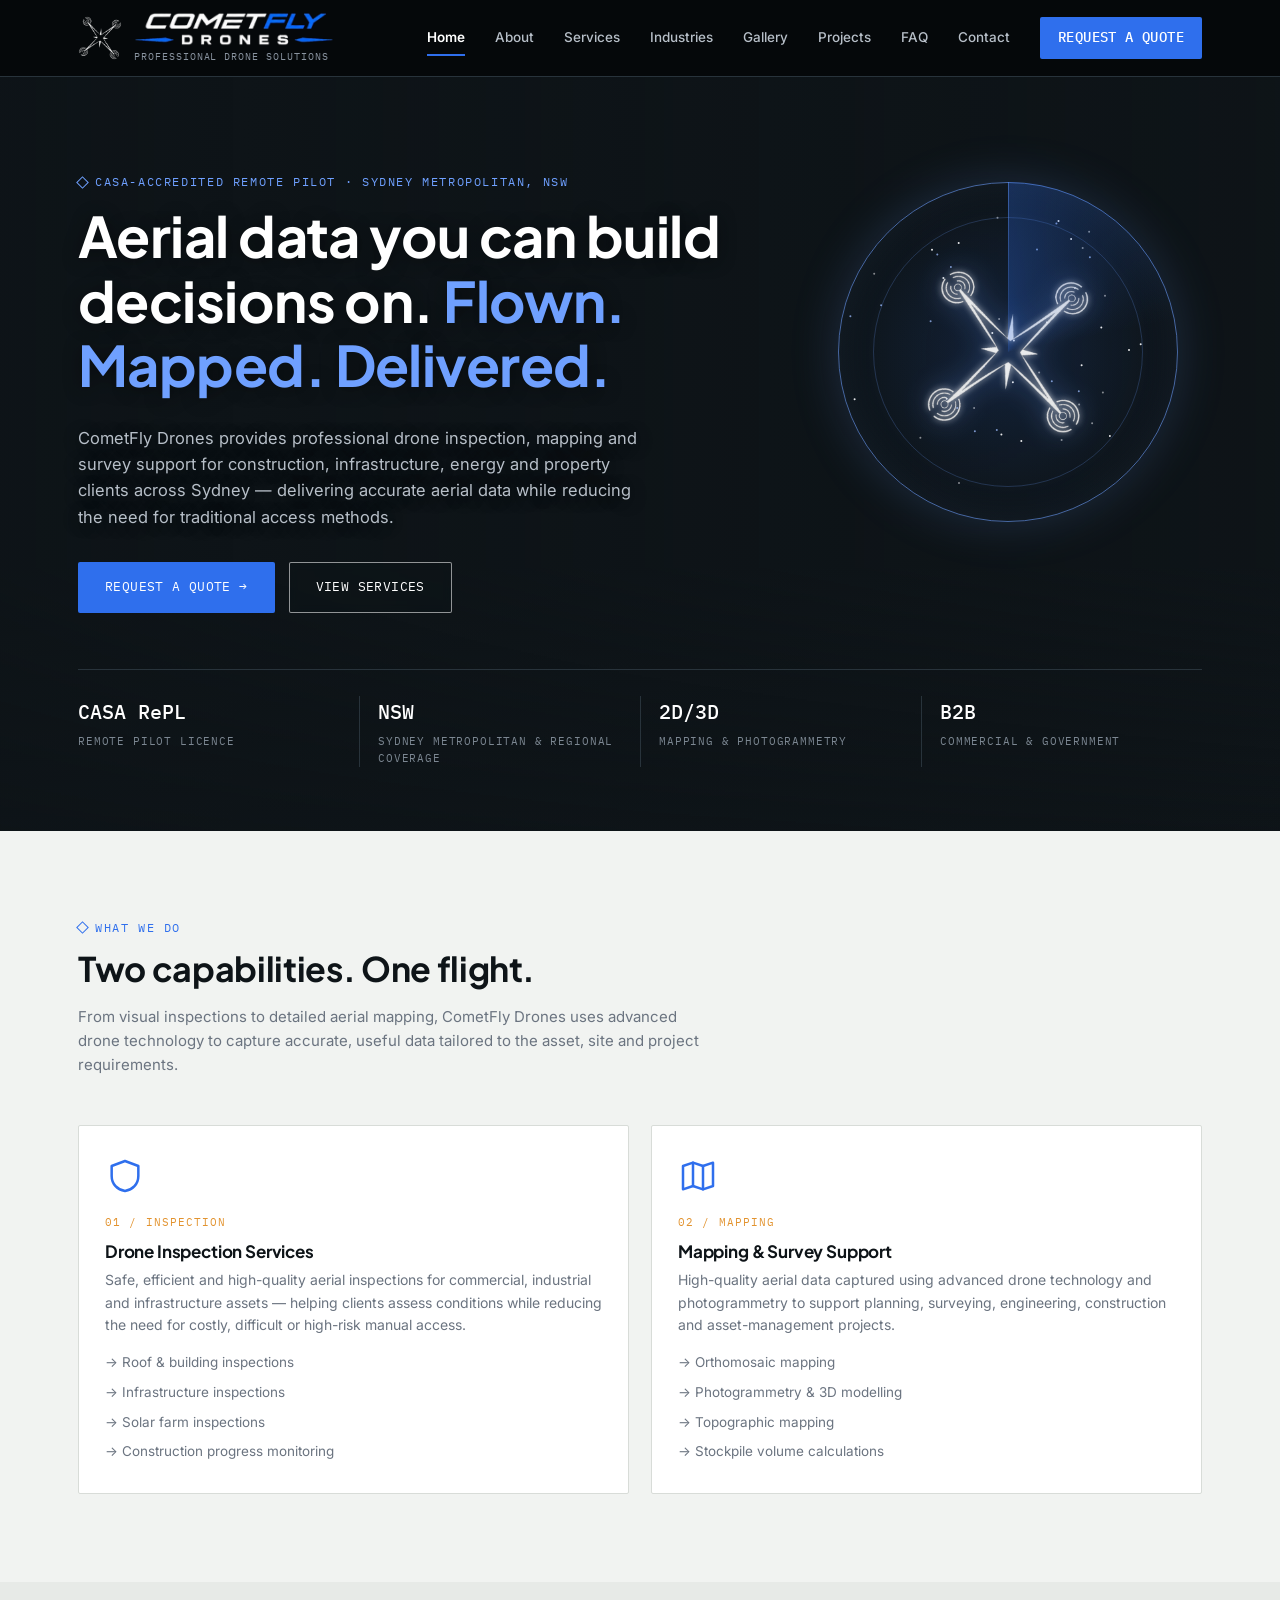
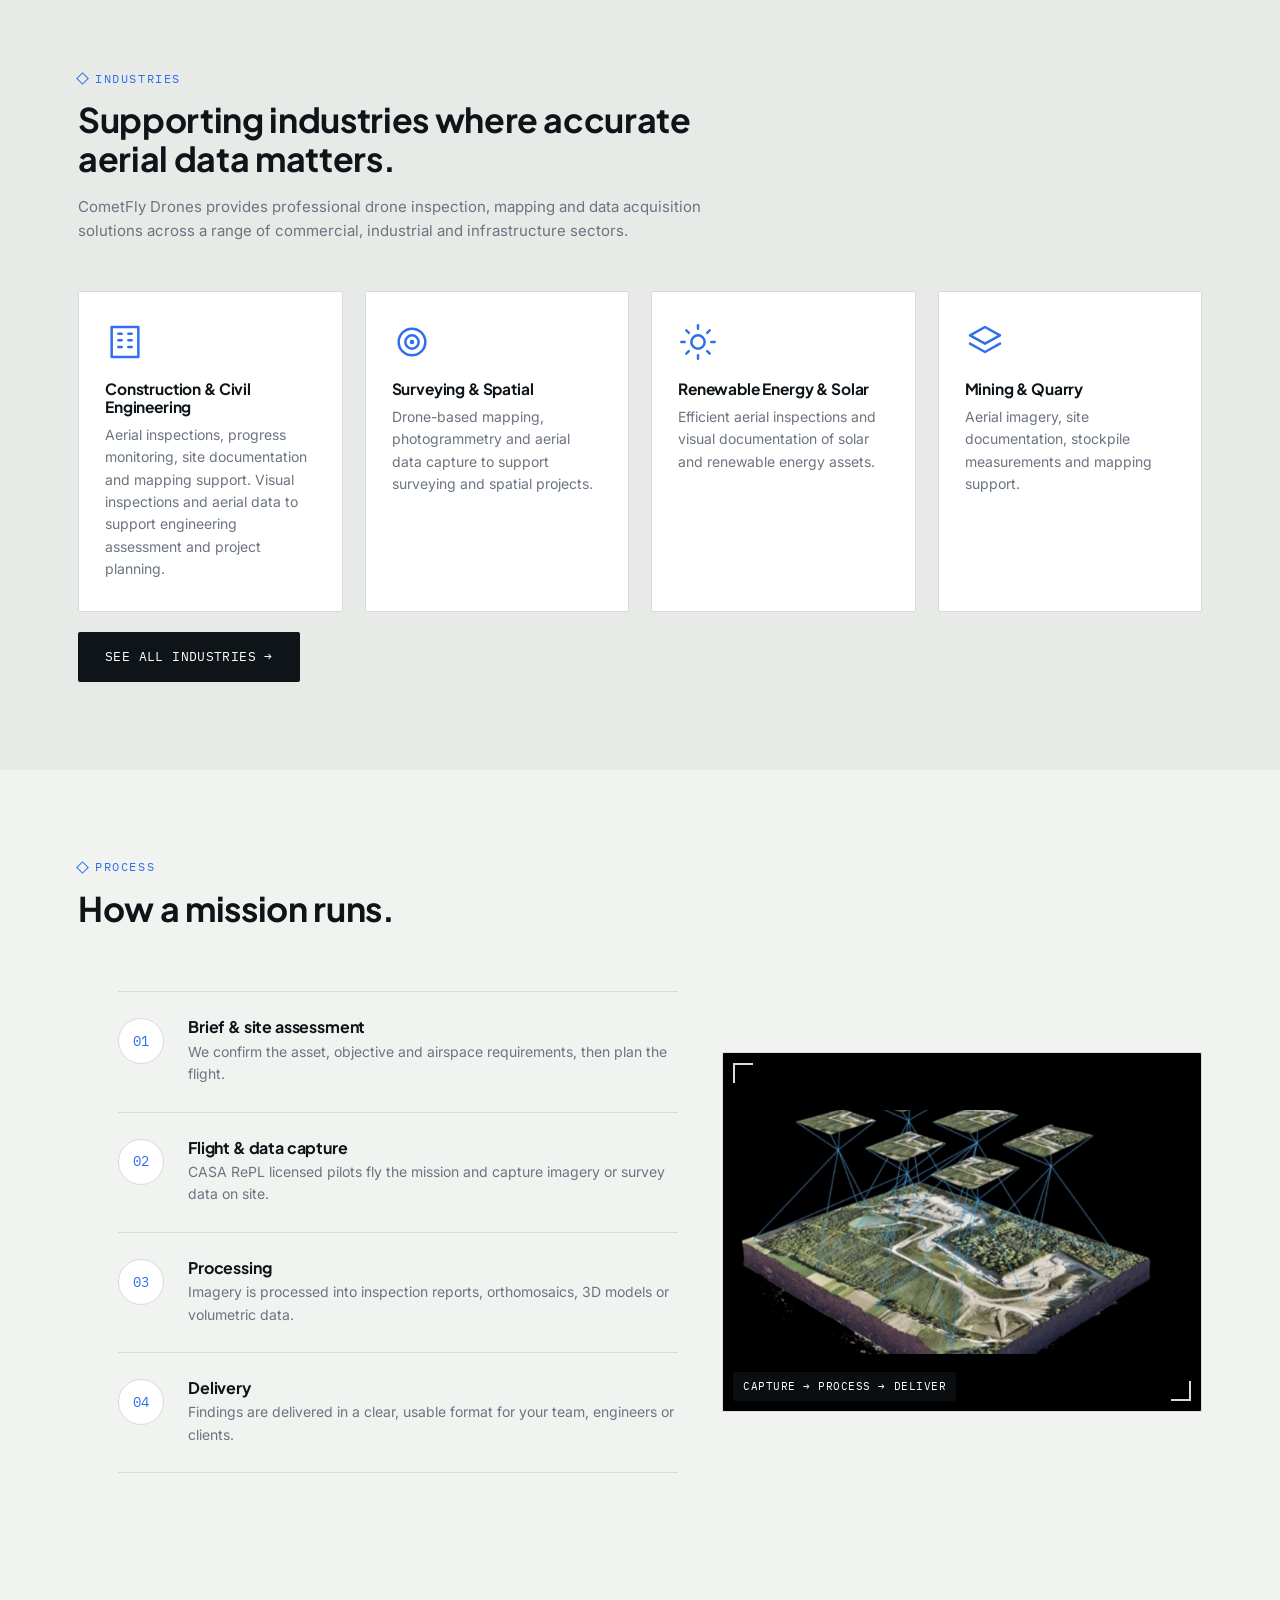
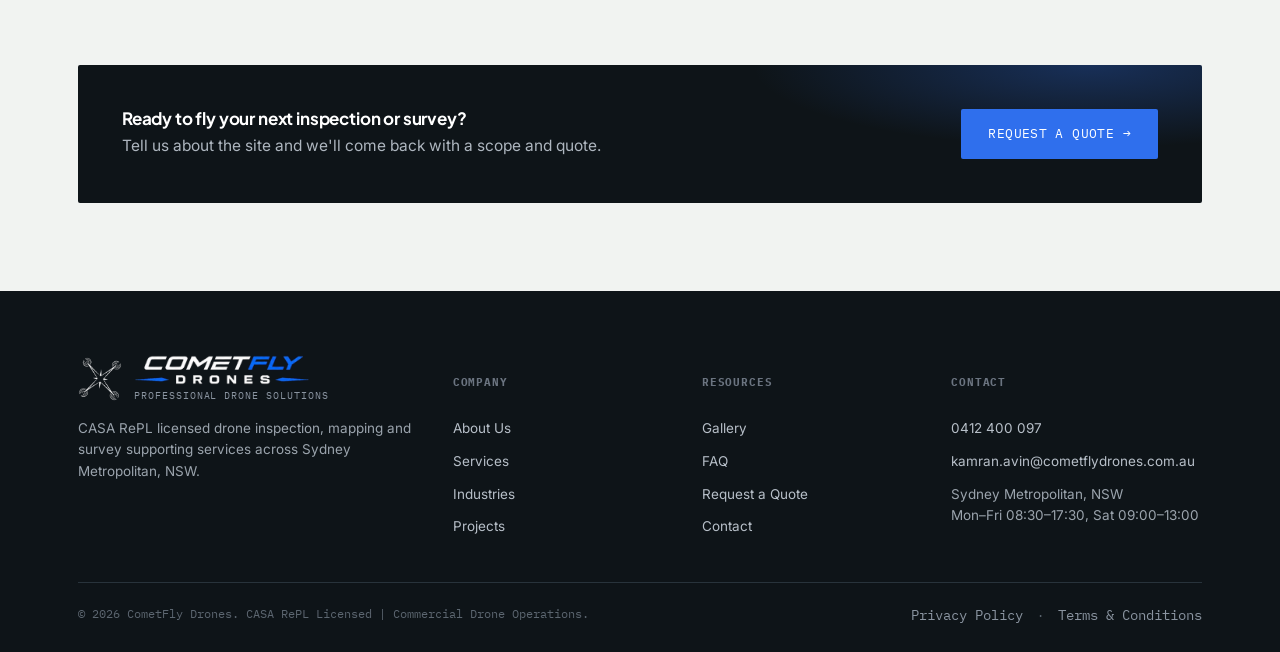
==== commit 3a55153a: "Add files via upload" ====
--- a/index.html
+++ b/index.html
@@ -6,14 +6,17 @@
 <title>CometFly Drones | Professional Drone Solutions — Sydney</title>
 <meta name="description" content="CometFly Drones — CASA RePL licensed drone inspection, mapping and survey services across Sydney Metropolitan, NSW.">
 <link rel="icon" type="image/png" href="logo-mark.png">
-<link rel="stylesheet" href="styles.css">
+<link rel="stylesheet" href="styles.css?v=4">
 </head>
 <body>
 <header class="site-header">
   <div class="nav">
     <a href="index.html" class="brand" aria-label="CometFly Drones — home">
       <img src="logo-mark-white.png" alt="" class="brand-mark-img" width="44" height="44">
-      <img src="logo-wordmark.png" alt="CometFly Drones" class="brand-wordmark" width="904" height="154">
+      <span class="brand-lockup">
+        <img src="logo-wordmark.png" alt="CometFly Drones" class="brand-wordmark" width="904" height="154">
+        <span class="brand-sub">Professional Drone Solutions</span>
+      </span>
     </a>
     <nav class="nav-links">
       <a class="active" href="index.html">Home</a>
@@ -27,7 +30,7 @@
 
       <a class="nav-cta" href="quote.html">Request a Quote</a>
     </nav>
-    <button class="nav-toggle" aria-label="Menu">☰</button>
+    <button type="button" class="nav-toggle" aria-label="Menu" aria-expanded="false">☰</button>
   </div>
 </header>
 
@@ -142,7 +145,10 @@
       <div class="footer-brand">
         <a href="index.html" class="brand" aria-label="CometFly Drones — home">
           <img src="logo-mark-white.png" alt="" class="brand-mark-img" width="44" height="44">
-          <img src="logo-wordmark.png" alt="CometFly Drones" class="brand-wordmark" width="904" height="154">
+          <span class="brand-lockup">
+            <img src="logo-wordmark.png" alt="CometFly Drones" class="brand-wordmark" width="904" height="154">
+            <span class="brand-sub">Professional Drone Solutions</span>
+          </span>
         </a>
         <p>CASA RePL licensed drone inspection, mapping and survey supporting services across Sydney Metropolitan, NSW.</p>
       </div>
@@ -173,7 +179,7 @@
     </div>
   </div>
 </footer>
-<script src="script.js"></script>
+<script src="script.js?v=4"></script>
 </body>
 </html>
 
--- a/styles.css
+++ b/styles.css
@@ -113,6 +113,8 @@
 .brand-mark-img{width:44px; height:44px; object-fit:contain;}
 .brand-wordmark{height:34px; width:auto; object-fit:contain;}
 .site-footer .brand-wordmark{height:30px;}
+.brand-lockup{display:flex; flex-direction:column; align-items:flex-start; gap:3px;}
+.brand-lockup .brand-sub{margin-top:0; color:#8A94A0; font-size:9.5px; white-space:nowrap;}
 .brand-text{
   font-family:var(--font-display); font-weight:800;
   font-size:20px; letter-spacing:-.01em; line-height:1.1;
@@ -586,22 +588,37 @@
 @media (max-width:760px){
   .grid-3 > :last-child:nth-child(odd){grid-column:auto;}
 }
-/* tablet / small laptop: menu button + dropdown panel */
-@media (max-width:1180px){
-  .nav{position:relative;}
-  .nav-toggle{display:flex; align-items:center; justify-content:center;}
+/* landscape tablets / small laptops: keep links inline, just tighter */
+@media (min-width:1040px) and (max-width:1240px){
+  .nav{padding:0 20px;}
+  .nav-links{gap:16px;}
+  .nav-links a{font-size:13px;}
+  .nav-cta{padding:10px 14px !important; font-size:11.5px;}
+  .brand-wordmark{height:30px;}
+  .brand-mark-img{width:38px; height:38px;}
+}
+/* portrait tablets / phones: menu button + panel that opens inside the header (no vh maths, works in short landscape windows) */
+@media (max-width:1039px){
+  .nav{height:auto; min-height:76px; flex-wrap:wrap; align-content:flex-start;}
+  .brand{height:76px;}
+  .nav-toggle{display:flex; align-items:center; justify-content:center; touch-action:manipulation; -webkit-tap-highlight-color:transparent; margin-left:auto; height:44px; align-self:center;}
   .nav-links{
-    display:none; position:absolute; top:100%; left:0; right:0;
-    background:#05080A; border-bottom:1px solid var(--line-dark);
+    display:none; position:static; width:100%; order:3;
     flex-direction:column; align-items:stretch; gap:0;
-    padding:8px 28px 24px; max-height:calc(100vh - 76px); overflow-y:auto;
-    box-shadow:0 24px 40px -20px rgba(0,0,0,.6);
+    padding:4px 0 20px; border-top:1px solid var(--line-dark);
   }
   .nav-links.open{display:flex;}
-  .nav-links a:not(.nav-cta){font-size:17px; padding:15px 0; border-bottom:1px solid var(--line-dark);}
+  .nav-links a:not(.nav-cta){font-size:17px; padding:14px 0; border-bottom:1px solid var(--line-dark); color:#E4E8EC;}
   .nav-links a:not(.nav-cta)::after{display:none;}
   .nav-links a.active:not(.nav-cta){color:#6FA0FF;}
-  .nav-cta{margin-top:18px; text-align:center; padding:14px 18px !important; font-size:13px;}
+  .nav-cta{margin-top:16px; text-align:center; padding:14px 18px !important; font-size:13px;}
+}
+/* short/landscape tablets: lay the menu out in columns so it fits */
+@media (min-width:640px) and (max-width:1039px){
+  .nav-links.open{display:grid; grid-template-columns:repeat(3,1fr); column-gap:28px; align-items:end;}
+  .nav-links a:not(.nav-cta){padding:10px 0; font-size:16px;}
+  .nav-links .nav-cta{grid-column:1 / -1; margin-top:10px; padding:12px 18px !important;}
+  .nav-links.open{padding-bottom:14px;}
 }
 
 html,body{overflow-x:clip;}
@@ -630,6 +647,7 @@
     width:240px; height:240px; top:24px; right:12px; left:auto; margin:0; opacity:.42;
   }
   .brand-wordmark{height:28px;}
+  .brand-lockup .brand-sub{display:none;}
   .brand-mark-img{width:38px; height:38px;}
   .nav{padding:0 18px;}
 }
